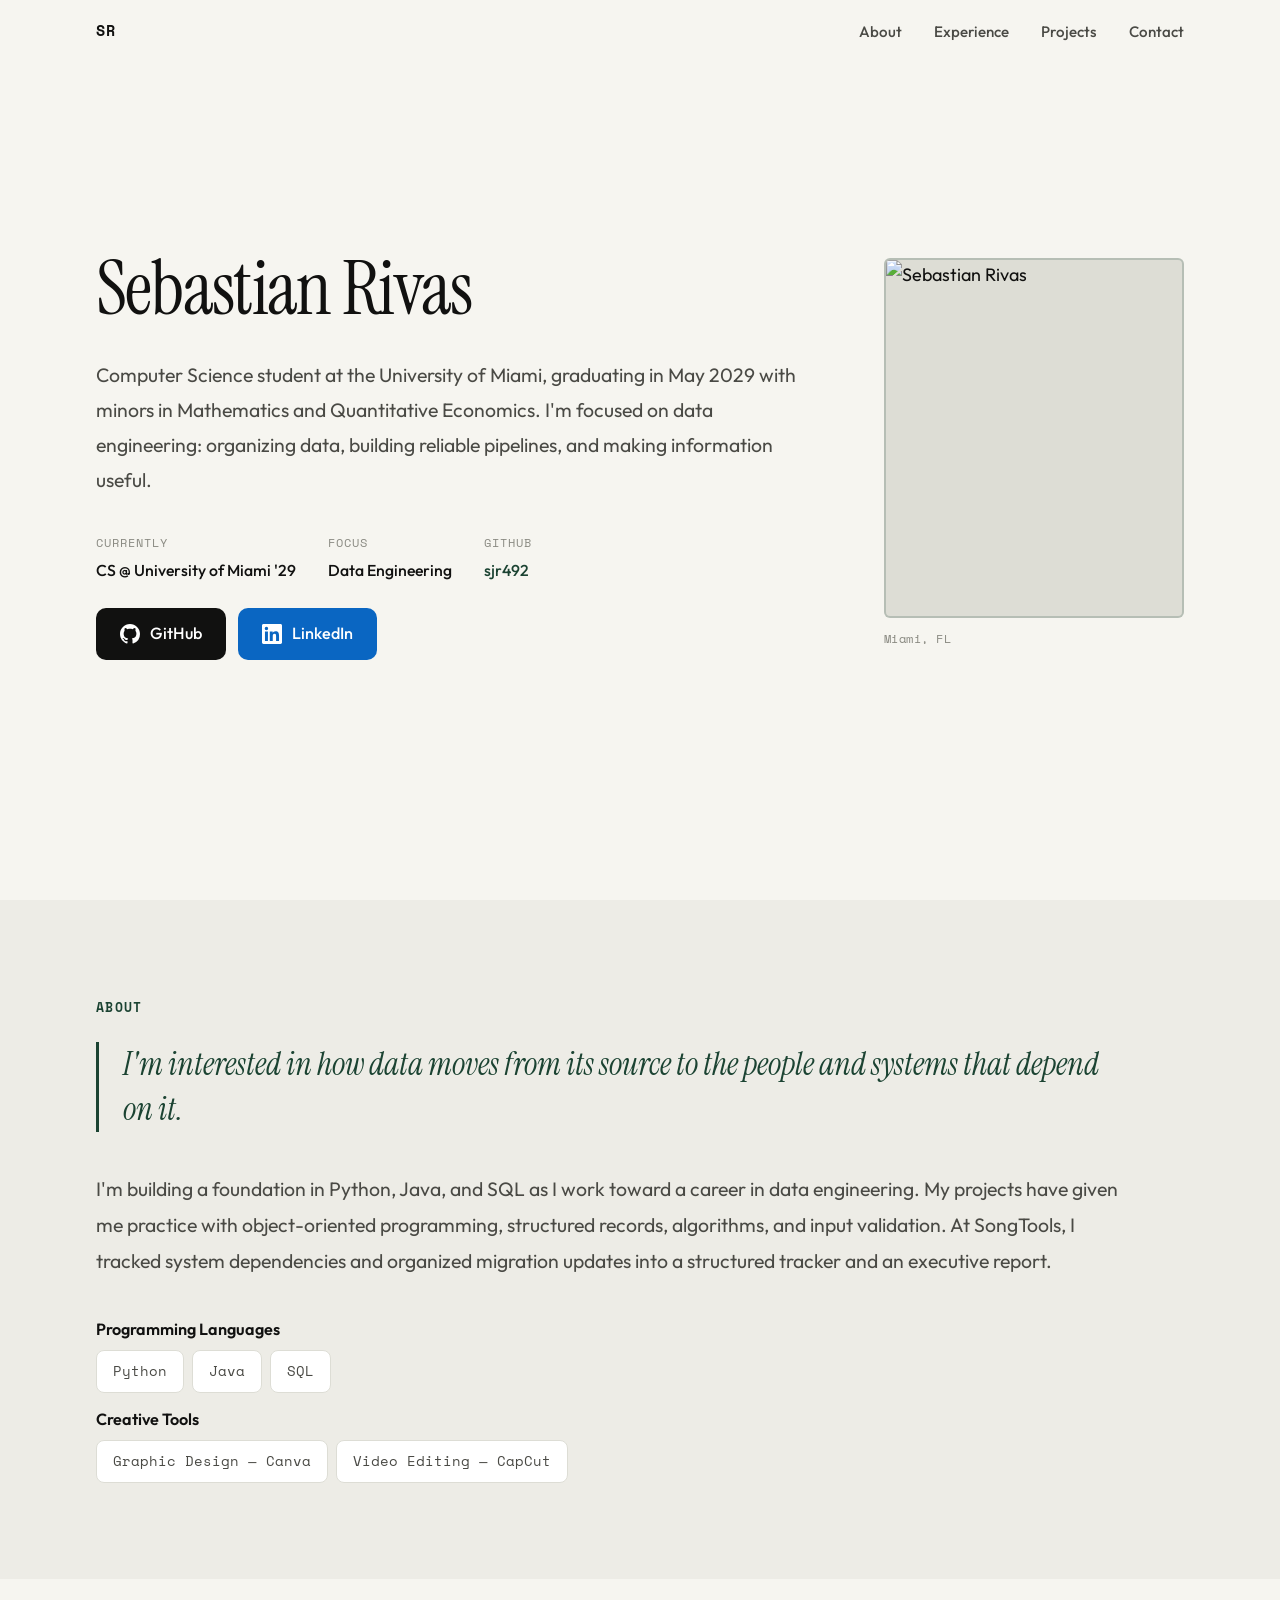
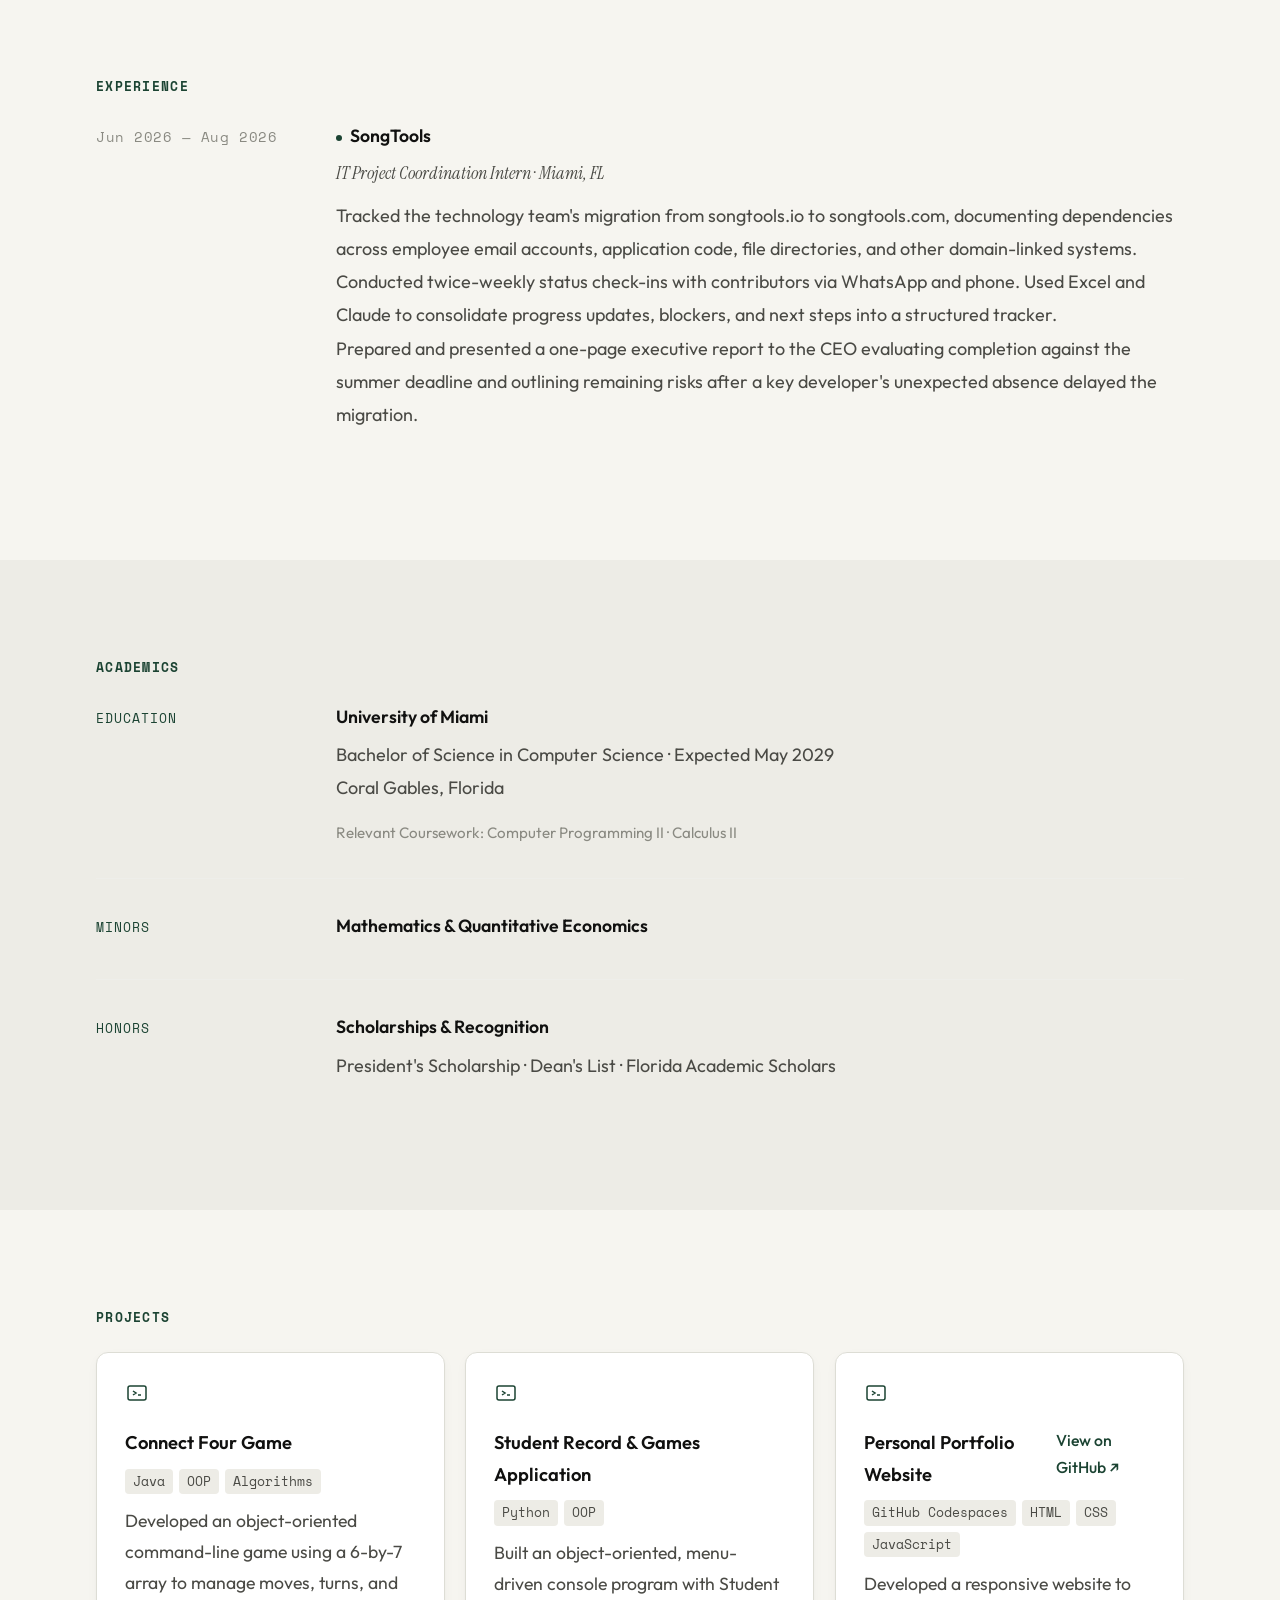
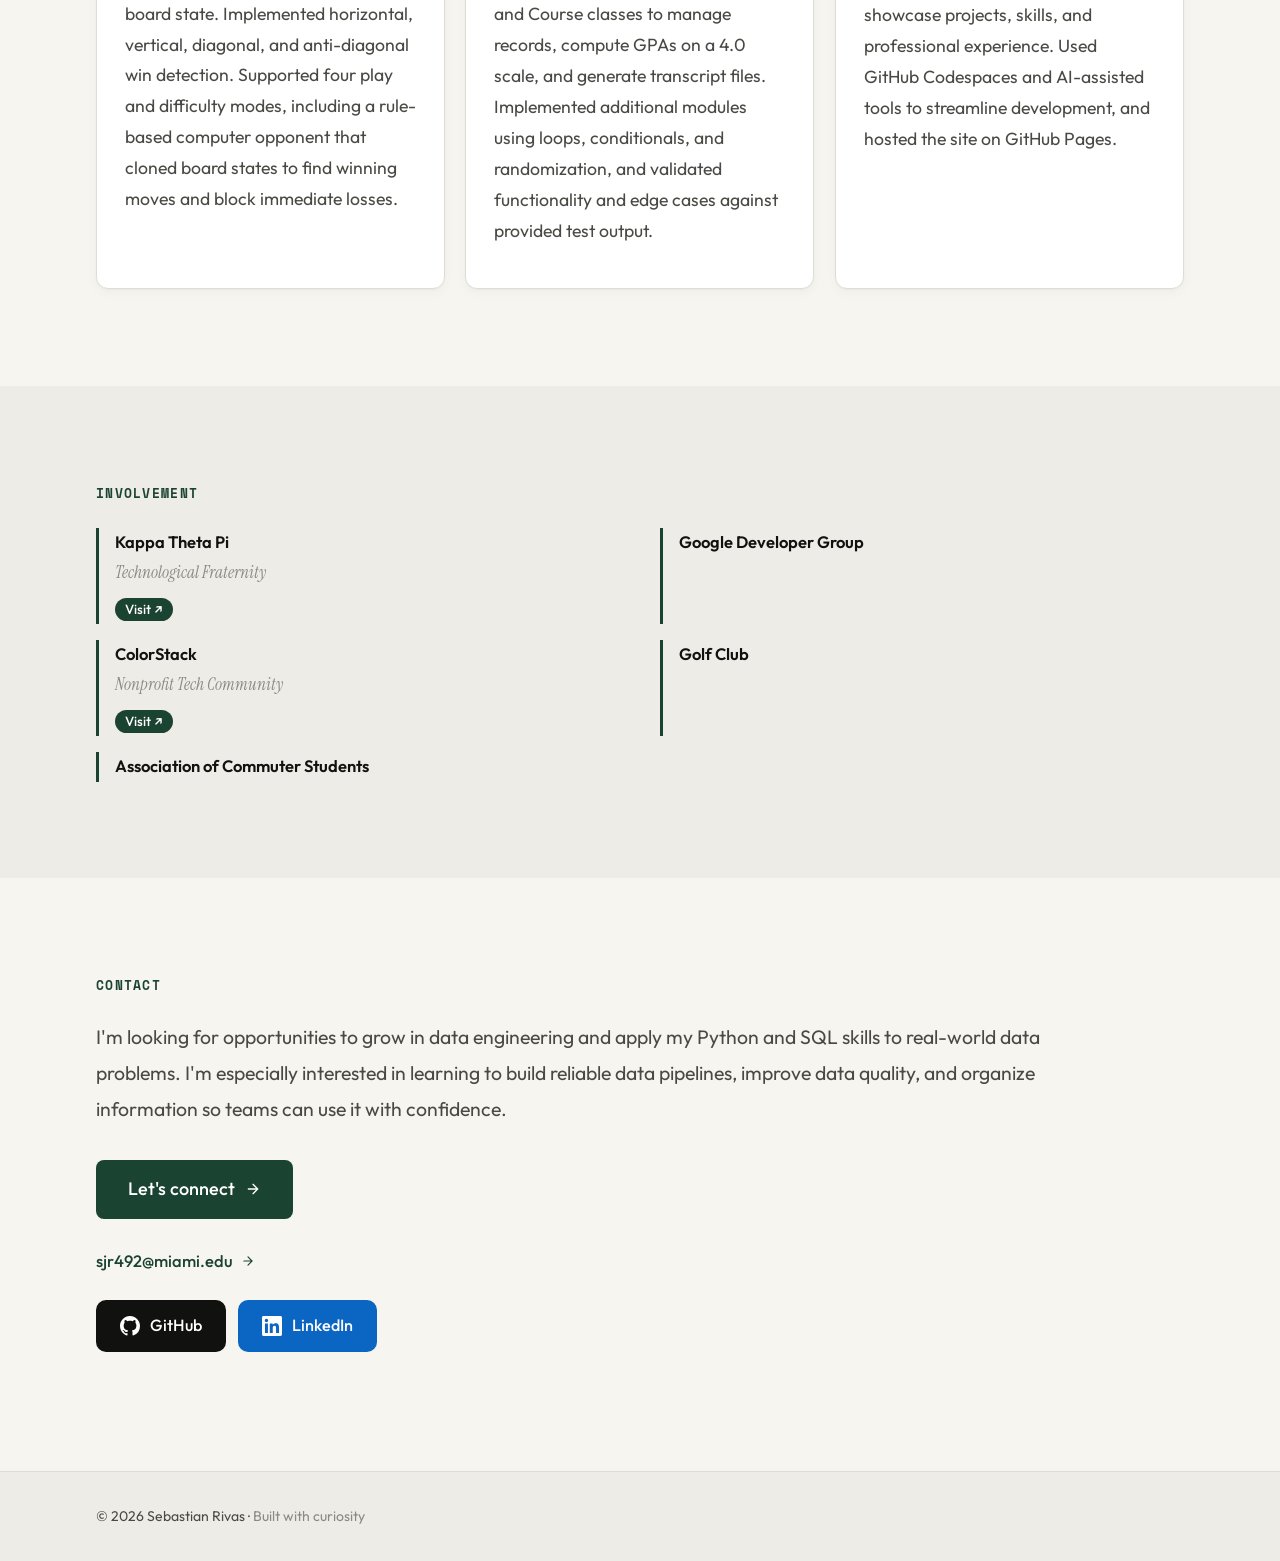
==== index.html @ 79c8deca "Align portfolio with updated resume and data engineering focus" ====
<!DOCTYPE html>
<html lang="en">
<head>
    <meta charset="UTF-8">
    <meta name="viewport" content="width=device-width, initial-scale=1.0">
    <title>Sebastian Rivas</title>
    <meta name="description" content="Sebastian Rivas — Computer Science student at the University of Miami. Aspiring data engineer with a foundation in Python, Java, and SQL.">
    <meta name="theme-color" content="#F6F5F0">
    <link rel="icon" type="image/x-icon" href="SR.ico">
    <link rel="preconnect" href="https://fonts.googleapis.com">
    <link rel="preconnect" href="https://fonts.gstatic.com" crossorigin>
    <link href="https://fonts.googleapis.com/css2?family=Instrument+Serif:ital@0;1&family=Outfit:wght@300;400;500;600;700&family=Space+Mono:ital,wght@0,400;0,700;1,400&display=swap" rel="stylesheet">
    <style>
        *, *::before, *::after { margin: 0; padding: 0; box-sizing: border-box; }

        :root {
            --bg: #F6F5F0;
            --bg-alt: #EDECE6;
            --surface: #FFFFFF;
            --text: #111110;
            --text-secondary: #4A4A45;
            --text-muted: #8A8A82;
            --accent: #1B4332;
            --accent-light: #2D6A4F;
            --accent-glow: rgba(27, 67, 50, 0.12);
            --border: #DDDDD5;
            --border-light: #EEEEEA;
            --card-shadow: 0 1px 3px rgba(0,0,0,0.04), 0 4px 12px rgba(0,0,0,0.03);
            --card-shadow-hover: 0 4px 16px rgba(0,0,0,0.08), 0 8px 32px rgba(0,0,0,0.04);
            --radius: 12px;
            --font-display: 'Instrument Serif', Georgia, serif;
            --font-body: 'Outfit', system-ui, sans-serif;
            --font-mono: 'Space Mono', 'Courier New', monospace;
            --ease: cubic-bezier(0.25, 1, 0.5, 1);
        }

        html {
            scroll-behavior: smooth;
            -webkit-font-smoothing: antialiased;
            font-size: 18px;
        }

        body {
            font-family: var(--font-body);
            background: var(--bg);
            color: var(--text);
            line-height: 1.72;
            overflow-x: hidden;
        }

        ::selection {
            background: var(--accent);
            color: #fff;
        }

        a {
            color: inherit;
            text-decoration: none;
        }

        a:focus-visible,
        button:focus-visible {
            outline: 2px solid var(--accent);
            outline-offset: 2px;
        }

        .bg-glow {
            position: fixed;
            top: -20%;
            right: -15%;
            width: 600px;
            height: 600px;
            background: radial-gradient(circle, rgba(27, 67, 50, 0.02) 0%, transparent 70%);
            pointer-events: none;
            z-index: -1;
            animation: glowDrift 25s var(--ease) infinite;
        }

        .bg-glow-2 {
            position: fixed;
            bottom: -10%;
            left: -10%;
            width: 500px;
            height: 500px;
            background: radial-gradient(circle, rgba(45, 106, 79, 0.02) 0%, transparent 70%);
            pointer-events: none;
            z-index: -1;
            animation: glowDrift 30s var(--ease) infinite reverse;
        }

        @keyframes glowDrift {
            0%, 100% { transform: translate(0, 0); }
            33% { transform: translate(30px, -20px); }
            66% { transform: translate(-20px, 30px); }
        }

        @keyframes fadeInUp {
            from { opacity: 0; transform: translateY(20px); }
            to { opacity: 1; transform: translateY(0); }
        }

        @keyframes fadeScale {
            from { opacity: 0; transform: translateY(20px) scale(0.98); }
            to { opacity: 1; transform: translateY(0) scale(1); }
        }

        @keyframes wordReveal {
            from { opacity: 0; transform: translateY(20px); }
            to { opacity: 1; transform: translateY(0); }
        }

        @keyframes pulseDot {
            0%, 100% { opacity: 0.35; }
            50% { opacity: 1; }
        }

        .container {
            width: 100%;
            max-width: 100%;
            margin: 0;
            padding: 0 96px;
        }

        section {
            padding: 96px 0;
        }

        .section-label {
            font-family: var(--font-mono);
            font-size: 0.72rem;
            font-weight: 700;
            text-transform: uppercase;
            letter-spacing: 0.1em;
            color: var(--accent);
            margin-bottom: 24px;
        }

        #about,
        #academics,
        #involvement,
        footer {
            background: var(--bg-alt);
        }

        #experience,
        #projects,
        #contact {
            background: var(--bg);
        }

        .nav {
            position: fixed;
            top: 0;
            left: 0;
            right: 0;
            z-index: 100;
            padding: 0 96px;
            height: 64px;
            display: flex;
            align-items: center;
            justify-content: space-between;
            background: rgba(246, 245, 240, 0.85);
            backdrop-filter: blur(14px);
            -webkit-backdrop-filter: blur(14px);
            border-bottom: 1px solid transparent;
            transition: border-color 0.3s var(--ease), backdrop-filter 0.3s var(--ease), -webkit-backdrop-filter 0.3s var(--ease);
            opacity: 0;
            transform: translateY(-12px);
        }

        .page-loaded .nav {
            animation: fadeInUp 0.6s var(--ease) 0ms both;
        }

        .nav.scrolled {
            border-bottom-color: var(--border);
            backdrop-filter: blur(22px);
            -webkit-backdrop-filter: blur(22px);
        }

        .nav-name {
            font-family: var(--font-mono);
            font-size: 0.86rem;
            font-weight: 700;
            letter-spacing: 0.08em;
            color: var(--text);
        }

        .nav-links {
            display: flex;
            gap: 32px;
            list-style: none;
        }

        .nav-links a {
            font-family: var(--font-body);
            font-size: 0.84rem;
            font-weight: 500;
            color: var(--text-secondary);
            position: relative;
            transition: color 0.3s var(--ease);
        }

        .nav-links a:hover {
            color: var(--text);
        }

        .nav-links a::after {
            content: '';
            position: absolute;
            bottom: -4px;
            left: 0;
            width: 0;
            height: 1px;
            background: var(--accent);
            transition: width 0.3s var(--ease);
        }

        .nav-links a:hover::after {
            width: 100%;
        }

        .nav-mobile-btn {
            display: none;
            background: none;
            border: none;
            font-size: 0.82rem;
            font-family: var(--font-body);
            font-weight: 500;
            color: var(--text-secondary);
            cursor: pointer;
            letter-spacing: 0.02em;
        }

        .mobile-menu {
            display: none;
            position: fixed;
            inset: 0;
            z-index: 99;
            background: var(--bg);
            flex-direction: column;
            align-items: flex-start;
            justify-content: center;
            padding: 48px;
            gap: 24px;
            opacity: 0;
            transition: opacity 0.3s var(--ease);
        }

        .mobile-menu.active { display: flex; opacity: 1; }

        .mobile-menu a {
            font-family: var(--font-display);
            font-size: 2rem;
            font-weight: 400;
            font-style: italic;
            color: var(--text);
            transition: color 0.3s var(--ease);
        }

        .mobile-menu a:hover { color: var(--accent); }

        .mobile-menu-close {
            position: absolute;
            top: 20px;
            right: 48px;
            background: none;
            border: none;
            font-family: var(--font-body);
            font-size: 0.82rem;
            color: var(--text-secondary);
            cursor: pointer;
        }

        .hero {
            min-height: 100vh;
            display: flex;
            align-items: center;
            padding-top: 64px;
            background: var(--bg);
        }

        .hero-inner {
            padding: 120px 0 80px;
            display: grid;
            grid-template-columns: 1fr 300px;
            gap: 64px;
            align-items: center;
        }

        .hero-text h1 {
            font-family: var(--font-display);
            font-size: clamp(2.8rem, 6vw, 4.2rem);
            font-weight: 400;
            letter-spacing: -0.02em;
            line-height: 1.08;
            color: var(--text);
            margin-bottom: 28px;
        }

        .hero-text h1 em {
            font-style: italic;
            color: var(--accent);
        }

        .hero-word {
            display: inline-block;
            opacity: 0;
            animation: wordReveal 0.5s var(--ease) forwards;
            animation-delay: var(--word-delay);
            animation-play-state: paused;
        }

        .page-loaded .hero-word {
            animation-play-state: running;
        }

        .hero-bio {
            font-family: var(--font-body);
            font-size: 1.08rem;
            color: var(--text-secondary);
            line-height: 1.8;
            max-width: 48rem;
            margin-bottom: 34px;
            opacity: 0;
            transform: translateY(20px);
        }

        .page-loaded .hero-bio {
            animation: fadeInUp 0.6s var(--ease) 600ms both;
        }

        .hero-meta {
            display: flex;
            gap: 32px;
            flex-wrap: wrap;
        }

        .hero-meta-item {
            display: flex;
            flex-direction: column;
            gap: 4px;
            opacity: 0;
            transform: translateY(20px);
        }

        .page-loaded .hero-meta-item:nth-child(1) { animation: fadeInUp 0.6s var(--ease) 800ms both; }
        .page-loaded .hero-meta-item:nth-child(2) { animation: fadeInUp 0.6s var(--ease) 900ms both; }
        .page-loaded .hero-meta-item:nth-child(3) { animation: fadeInUp 0.6s var(--ease) 1000ms both; }

        .hero-meta-label {
            font-family: var(--font-mono);
            font-size: 0.68rem;
            text-transform: uppercase;
            letter-spacing: 0.08em;
            color: var(--text-muted);
        }

        .hero-meta-value {
            font-family: var(--font-body);
            font-size: 0.88rem;
            font-weight: 500;
            color: var(--text);
        }

        .hero-meta-value a {
            color: var(--accent);
            border-bottom: 1px solid transparent;
            transition: border-color 0.3s var(--ease);
        }

        .hero-meta-value a:hover {
            border-bottom-color: var(--accent);
        }

        .hero-currently {
            margin-top: 20px;
            display: inline-flex;
            align-items: center;
            gap: 10px;
            border-radius: 100px;
            padding: 6px 14px;
            background: rgba(27, 67, 50, 0.08);
            font-family: var(--font-mono);
            font-size: 0.7rem;
            color: var(--accent);
            opacity: 0;
            transform: translateY(20px);
        }

        .page-loaded .hero-currently {
            animation: fadeInUp 0.6s var(--ease) 1100ms both;
        }

        .pulse-dot {
            width: 6px;
            height: 6px;
            border-radius: 50%;
            background: var(--accent-light);
            animation: pulseDot 1.5s var(--ease) infinite;
        }

        .hero-buttons,
        .contact-buttons {
            display: flex;
            gap: 12px;
            margin-top: 24px;
            flex-wrap: wrap;
        }

        .hero-buttons {
            opacity: 0;
            transform: translateY(20px);
        }

        .page-loaded .hero-buttons {
            animation: fadeInUp 0.6s var(--ease) 1100ms both;
        }

        .social-btn {
            display: inline-flex;
            align-items: center;
            gap: 10px;
            background: #111110;
            color: #FFFFFF;
            font-family: var(--font-body);
            font-size: 0.9rem;
            font-weight: 500;
            padding: 12px 24px;
            border-radius: 10px;
            transition: opacity 0.2s var(--ease), transform 0.2s var(--ease);
            cursor: pointer;
            text-decoration: none;
            will-change: transform;
        }

        .social-btn:hover {
            opacity: 0.85;
            transform: translateY(-1px);
        }

        .social-btn svg {
            flex-shrink: 0;
        }

        .social-btn.linkedin-btn {
            background: #0A66C2;
        }

        .hero-photo-wrap {
            width: 300px;
            opacity: 0;
            transform: translateY(20px) scale(0.98);
            transition: transform 0.3s var(--ease);
            will-change: transform;
        }

        .page-loaded .hero-photo-wrap {
            animation: fadeScale 0.7s var(--ease) 900ms both;
        }

        .hero-photo-wrap:hover {
            transform: scale(1.02);
        }

        .hero-photo {
            width: 100%;
            height: 360px;
            border: 2px solid rgba(27, 67, 50, 0.2);
            border-radius: 6px;
            overflow: hidden;
            background: var(--border);
        }

        .hero-photo img {
            width: 100%;
            height: 100%;
            object-fit: cover;
            display: block;
        }

        .hero-photo-caption {
            margin-top: 10px;
            font-family: var(--font-mono);
            font-size: 0.68rem;
            letter-spacing: 0.04em;
            color: var(--text-muted);
        }

        .about-pull-quote {
            font-family: var(--font-display);
            font-size: clamp(1.3rem, 2.5vw, 2rem);
            font-style: italic;
            color: var(--accent);
            border-left: 3px solid var(--accent);
            padding-left: 24px;
            margin-bottom: 40px;
            max-width: 56rem;
            line-height: 1.4;
        }

        .about-text {
            font-family: var(--font-body);
            font-size: 1.08rem;
            line-height: 1.85;
            color: var(--text-secondary);
            max-width: 58rem;
            font-weight: 400;
        }

        .about-text + .about-text {
            margin-top: 20px;
        }

        .about-aside {
            margin-top: 36px;
            display: flex;
            flex-direction: column;
            gap: 14px;
        }

        .about-aside-item {
            font-family: var(--font-body);
            font-size: 0.9rem;
            color: var(--text-secondary);
        }

        .about-aside-item strong {
            display: block;
            font-weight: 600;
            color: var(--text);
            margin-bottom: 6px;
            font-family: var(--font-body);
        }

        .skills-grid {
            display: flex;
            flex-wrap: wrap;
            gap: 8px;
        }

        .skill-chip {
            background: var(--surface);
            border: 1px solid var(--border);
            padding: 8px 16px;
            border-radius: 8px;
            font-family: var(--font-mono);
            font-size: 0.8rem;
            transition: border-color 0.3s var(--ease), box-shadow 0.3s var(--ease), transform 0.3s var(--ease);
            will-change: transform;
        }

        .skill-chip:hover {
            border-color: var(--accent);
            box-shadow: 0 2px 8px rgba(0,0,0,0.06);
            transform: scale(1.03);
        }

        .exp-list,
        .academics-list {
            display: flex;
            flex-direction: column;
        }

        .exp-item,
        .academic-item {
            padding: 32px 0;
            border-bottom: 1px solid var(--border-light);
            display: grid;
            grid-template-columns: 200px 1fr;
            gap: 40px;
            align-items: baseline;
        }

        .exp-item:first-child,
        .academic-item:first-child { padding-top: 0; }

        .exp-item:last-child,
        .academic-item:last-child { border-bottom: none; }

        .exp-date {
            font-family: var(--font-mono);
            font-size: 0.75rem;
            color: var(--text-muted);
            letter-spacing: 0.04em;
            padding-top: 3px;
        }

        .exp-content h3,
        .academic-content h3 {
            font-family: var(--font-body);
            font-size: 0.98rem;
            font-weight: 600;
            margin-bottom: 6px;
            color: var(--text);
        }

        .exp-content h3::before {
            content: '';
            width: 6px;
            height: 6px;
            border-radius: 50%;
            background: var(--accent);
            display: inline-block;
            margin-right: 8px;
            vertical-align: middle;
        }

        .exp-role {
            font-family: var(--font-display);
            font-style: italic;
            font-size: 1rem;
            color: var(--text-secondary);
            margin-bottom: 10px;
        }

        .exp-content p,
        .academic-content p {
            font-family: var(--font-body);
            font-size: 1rem;
            color: var(--text-secondary);
            line-height: 1.85;
        }

        .academic-type {
            font-family: var(--font-mono);
            font-size: 0.72rem;
            text-transform: uppercase;
            letter-spacing: 0.08em;
            color: var(--accent);
            padding-top: 3px;
        }

        .courses {
            margin-top: 14px;
            font-family: var(--font-body);
            font-size: 0.84rem;
            color: var(--text-muted);
            line-height: 1.8;
        }

        .projects-grid {
            display: grid;
            grid-template-columns: repeat(auto-fit, minmax(320px, 1fr));
            gap: 20px;
        }

        .project-card {
            background: var(--surface);
            border: 1px solid var(--border);
            border-radius: 12px;
            padding: 28px;
            box-shadow: var(--card-shadow);
            transition: all 0.3s var(--ease);
            will-change: transform;
        }

        .project-card:hover {
            box-shadow: var(--card-shadow-hover);
            border-color: var(--accent);
            transform: translateY(-2px);
        }

        .project-icon {
            width: 24px;
            height: 24px;
            margin-bottom: 12px;
            color: var(--accent);
        }

        .project-header {
            display: flex;
            justify-content: space-between;
            gap: 12px;
            align-items: flex-start;
            margin-bottom: 10px;
        }

        .project-card h3 {
            font-family: var(--font-body);
            font-size: 1.02rem;
            font-weight: 600;
            color: var(--text);
        }

        .project-tech {
            display: flex;
            flex-wrap: wrap;
            gap: 6px;
            margin-bottom: 12px;
        }

        .project-tech span {
            font-family: var(--font-mono);
            font-size: 0.7rem;
            background: var(--bg-alt);
            border-radius: 4px;
            padding: 2px 8px;
            color: var(--text-secondary);
        }

        .project-card p {
            font-family: var(--font-body);
            font-size: 0.98rem;
            color: var(--text-secondary);
            line-height: 1.75;
            margin-bottom: 14px;
        }

        .project-link {
            display: inline-flex;
            align-items: center;
            gap: 8px;
            color: var(--accent);
            font-family: var(--font-body);
            font-size: 0.88rem;
            font-weight: 500;
        }

        .project-link svg {
            transition: transform 0.3s var(--ease);
        }

        .project-link:hover svg {
            transform: translateX(3px);
        }

        .involvement-list {
            display: grid;
            grid-template-columns: repeat(2, minmax(0, 1fr));
            gap: 16px 40px;
        }

        .involvement-item {
            border-left: 3px solid var(--accent);
            padding-left: 16px;
        }

        .involvement-item h3 {
            font-family: var(--font-body);
            font-size: 0.92rem;
            font-weight: 600;
            color: var(--text);
            margin-bottom: 2px;
        }

        .involvement-item p {
            font-family: var(--font-display);
            font-size: 0.95rem;
            color: var(--text-muted);
            font-style: italic;
        }

        .involvement-link {
            display: inline-flex;
            align-items: center;
            gap: 6px;
            margin-top: 10px;
            padding: 5px 10px;
            border-radius: 999px;
            background: var(--accent);
            color: #fff;
            font-family: var(--font-body);
            font-size: 0.74rem;
            font-weight: 500;
            line-height: 1;
            transition: background 0.3s var(--ease);
        }

        .involvement-link:hover {
            background: var(--accent-light);
        }

        #contact {
            padding-bottom: 120px;
        }

        .contact-text {
            font-family: var(--font-body);
            font-size: 1.08rem;
            color: var(--text-secondary);
            line-height: 1.85;
            max-width: 56rem;
            margin-bottom: 32px;
        }

        .cta-btn {
            display: inline-flex;
            align-items: center;
            gap: 10px;
            background: var(--accent);
            color: #fff;
            font-family: var(--font-body);
            font-size: 1rem;
            font-weight: 500;
            padding: 14px 32px;
            border-radius: 8px;
            margin-bottom: 28px;
            transition: background 0.3s var(--ease);
            will-change: transform;
        }

        .cta-btn:hover {
            background: var(--accent-light);
        }

        .cta-btn svg {
            transition: transform 0.3s var(--ease);
        }

        .cta-btn:hover svg {
            transform: translateX(3px);
        }

        .contact-links {
            display: flex;
            flex-direction: column;
            gap: 12px;
        }

        .contact-link {
            font-family: var(--font-body);
            font-size: 0.92rem;
            font-weight: 500;
            color: var(--accent);
            display: inline-flex;
            align-items: center;
            gap: 8px;
            transition: opacity 0.3s var(--ease);
            width: fit-content;
            will-change: transform;
        }

        .contact-link:hover {
            opacity: 0.85;
        }

        .contact-link svg {
            transition: transform 0.3s var(--ease);
        }

        .contact-link:hover svg {
            transform: translateX(3px);
        }

        .email-copy {
            cursor: pointer;
            position: relative;
        }

        .email-copy .copied-toast {
            position: absolute;
            left: calc(100% + 12px);
            top: 50%;
            transform: translateY(-50%);
            font-family: var(--font-mono);
            font-size: 0.68rem;
            color: var(--accent);
            opacity: 0;
            transition: opacity 0.3s var(--ease);
            white-space: nowrap;
        }

        .email-copy.show-toast .copied-toast {
            opacity: 1;
        }

        footer {
            padding: 32px 0;
            border-top: 1px solid var(--border);
        }

        footer p {
            font-family: var(--font-body);
            font-size: 0.78rem;
            color: var(--text-secondary);
        }

        .reveal {
            opacity: 0;
            transform: translateY(24px);
            transition: opacity 0.7s var(--ease), transform 0.7s var(--ease);
        }

        .reveal.visible {
            opacity: 1;
            transform: translateY(0);
        }

        @media (max-width: 1024px) {
            .nav,
            .container { padding: 0 48px; }

            .hero-inner {
                grid-template-columns: 1fr;
                gap: 36px;
                padding: 84px 0 56px;
            }

            .hero-photo-wrap {
                order: -1;
                width: 240px;
            }

            .hero-photo {
                height: 300px;
            }

            .projects-grid {
                grid-template-columns: repeat(2, minmax(0, 1fr));
            }
        }

        @media (max-width: 767px) {
            html { font-size: 16px; }

            .nav,
            .container { padding: 0 24px; }

            .nav-links { display: none; }
            .nav-mobile-btn { display: block; }

            section { padding: 64px 0; }

            .hero-inner {
                padding: 70px 0 50px;
                grid-template-columns: 1fr;
            }

            .hero-photo-wrap {
                width: 160px;
                order: -1;
            }

            .hero-photo {
                width: 160px;
                height: 200px;
            }

            .hero-meta {
                gap: 20px;
            }

            .projects-grid {
                grid-template-columns: 1fr;
            }

            .social-btn {
                width: 100%;
                justify-content: center;
            }

            .hero-buttons,
            .contact-buttons {
                flex-direction: column;
            }

            .exp-item,
            .academic-item {
                grid-template-columns: 1fr;
                gap: 8px;
            }

            .involvement-list {
                grid-template-columns: 1fr;
            }

            .mobile-menu { padding: 24px; }
            .mobile-menu-close { right: 24px; }
        }

        @media (max-width: 479px) {
            .nav,
            .container { padding: 0 20px; }

            .hero-text h1 { font-size: 1.8rem; }

            .about-pull-quote { font-size: 1.3rem; }

            .skill-chip {
                padding: 6px 12px;
            }

            .social-btn {
                width: 100%;
            }
        }
    </style>
</head>
<body>
    <div class="bg-glow" aria-hidden="true"></div>
    <div class="bg-glow-2" aria-hidden="true"></div>

    <nav class="nav" id="nav">
        <a href="#" class="nav-name">SR</a>
        <ul class="nav-links">
            <li><a href="#about">About</a></li>
            <li><a href="#experience">Experience</a></li>
            <li><a href="#projects">Projects</a></li>
            <li><a href="#contact">Contact</a></li>
        </ul>
        <button class="nav-mobile-btn" id="menuBtn" type="button" aria-label="Open menu" aria-controls="mobileMenu" aria-expanded="false">Menu</button>
    </nav>

    <div class="mobile-menu" id="mobileMenu">
        <button class="mobile-menu-close" id="menuClose" type="button" aria-label="Close menu">Close</button>
        <a href="#about" class="mobile-link">About</a>
        <a href="#experience" class="mobile-link">Experience</a>
        <a href="#projects" class="mobile-link">Projects</a>
        <a href="#contact" class="mobile-link">Contact</a>
    </div>

    <main>
        <section class="hero" id="home">
            <div class="container">
                <div class="hero-inner">
                    <div class="hero-text">
                        <h1>
                            <span class="hero-word" style="--word-delay: 200ms;">Sebastian</span>
                            <span class="hero-word" style="--word-delay: 250ms;">Rivas</span>
                        </h1>
                        <p class="hero-bio">Computer Science student at the University of Miami, graduating in May 2029 with minors in Mathematics and Quantitative Economics. I'm focused on data engineering: organizing data, building reliable pipelines, and making information useful.</p>
                        <div class="hero-meta">
                            <div class="hero-meta-item">
                                <span class="hero-meta-label">Currently</span>
                                <span class="hero-meta-value">CS @ University of Miami '29</span>
                            </div>
                            <div class="hero-meta-item">
                                <span class="hero-meta-label">Focus</span>
                                <span class="hero-meta-value">Data Engineering</span>
                            </div>
                            <div class="hero-meta-item">
                                <span class="hero-meta-label">GitHub</span>
                                <span class="hero-meta-value"><a href="https://github.com/sjr492" target="_blank" rel="noopener noreferrer">sjr492</a></span>
                            </div>
                        </div>
                        <div class="hero-buttons">
                            <a href="https://github.com/sjr492" target="_blank" rel="noopener noreferrer" class="social-btn">
                                <svg width="20" height="20" viewBox="0 0 24 24" fill="white" xmlns="http://www.w3.org/2000/svg" aria-hidden="true">
                                    <path d="M12 0C5.37 0 0 5.37 0 12c0 5.31 3.435 9.795 8.205 11.385.6.105.825-.255.825-.57 0-.285-.015-1.23-.015-2.235-3.015.555-3.795-.735-4.035-1.41-.135-.345-.72-1.41-1.23-1.695-.42-.225-1.02-.78-.015-.795.945-.015 1.62.87 1.845 1.23 1.08 1.815 2.805 1.305 3.495.99.105-.78.42-1.305.765-1.605-2.67-.3-5.46-1.335-5.46-5.925 0-1.305.465-2.385 1.23-3.225-.12-.3-.54-1.53.12-3.18 0 0 1.005-.315 3.3 1.23.96-.27 1.98-.405 3-.405s2.04.135 3 .405c2.295-1.56 3.3-1.23 3.3-1.23.66 1.65.24 2.88.12 3.18.765.84 1.23 1.905 1.23 3.225 0 4.605-2.805 5.625-5.475 5.925.435.375.81 1.095.81 2.22 0 1.605-.015 2.895-.015 3.3 0 .315.225.69.825.57A12.02 12.02 0 0024 12c0-6.63-5.37-12-12-12z"/>
                                </svg>
                                GitHub
                            </a>
                            <a href="https://www.linkedin.com/in/sebastianjrivas/" target="_blank" rel="noopener noreferrer" class="social-btn linkedin-btn">
                                <svg width="20" height="20" viewBox="0 0 24 24" fill="white" xmlns="http://www.w3.org/2000/svg" aria-hidden="true">
                                    <path d="M20.447 20.452h-3.554v-5.569c0-1.328-.027-3.037-1.852-3.037-1.853 0-2.136 1.445-2.136 2.939v5.667H9.351V9h3.414v1.561h.046c.477-.9 1.637-1.85 3.37-1.85 3.601 0 4.267 2.37 4.267 5.455v6.286zM5.337 7.433a2.062 2.062 0 01-2.063-2.065 2.064 2.064 0 112.063 2.065zm1.782 13.019H3.555V9h3.564v11.452zM22.225 0H1.771C.792 0 0 .774 0 1.729v20.542C0 23.227.792 24 1.771 24h20.451C23.2 24 24 23.227 24 22.271V1.729C24 .774 23.2 0 22.222 0h.003z"/>
                                </svg>
                                LinkedIn
                            </a>
                        </div>
                    </div>
                    <div class="hero-photo-wrap">
                        <div class="hero-photo">
                            <img src="your-photo.jpg" alt="Sebastian Rivas" decoding="async">
                        </div>
                        <div class="hero-photo-caption">Miami, FL</div>
                    </div>
                </div>
            </div>
        </section>

        <section id="about">
            <div class="container">
                <div class="section-label reveal">About</div>
                <p class="about-pull-quote reveal">I'm interested in how data moves from its source to the people and systems that depend on it.</p>
                <p class="about-text reveal">I'm building a foundation in Python, Java, and SQL as I work toward a career in data engineering. My projects have given me practice with object-oriented programming, structured records, algorithms, and input validation. At SongTools, I tracked system dependencies and organized migration updates into a structured tracker and an executive report.</p>
                <div class="about-aside reveal">
                    <div class="about-aside-item">
                        <strong>Programming Languages</strong>
                        <div class="skills-grid">
                            <span class="skill-chip">Python</span>
                            <span class="skill-chip">Java</span>
                            <span class="skill-chip">SQL</span>
                        </div>
                    </div>
                    <div class="about-aside-item">
                        <strong>Creative Tools</strong>
                        <div class="skills-grid">
                            <span class="skill-chip">Graphic Design — Canva</span>
                            <span class="skill-chip">Video Editing — CapCut</span>
                        </div>
                    </div>
                </div>
            </div>
        </section>

        <section id="experience">
            <div class="container">
                <div class="section-label reveal">Experience</div>
                <div class="exp-list">
                    <div class="exp-item reveal">
                        <div class="exp-date">Jun 2026 — Aug 2026</div>
                        <div class="exp-content">
                            <h3>SongTools</h3>
                            <div class="exp-role">IT Project Coordination Intern · Miami, FL</div>
                            <p>Tracked the technology team's migration from songtools.io to songtools.com, documenting dependencies across employee email accounts, application code, file directories, and other domain-linked systems.</p>
                            <p>Conducted twice-weekly status check-ins with contributors via WhatsApp and phone. Used Excel and Claude to consolidate progress updates, blockers, and next steps into a structured tracker.</p>
                            <p>Prepared and presented a one-page executive report to the CEO evaluating completion against the summer deadline and outlining remaining risks after a key developer's unexpected absence delayed the migration.</p>
                        </div>
                    </div>
                </div>
            </div>
        </section>

        <section id="academics">
            <div class="container">
                <div class="section-label reveal">Academics</div>
                <div class="academics-list">
                    <div class="academic-item reveal">
                        <div class="academic-type">Education</div>
                        <div class="academic-content">
                            <h3>University of Miami</h3>
                            <p>Bachelor of Science in Computer Science · Expected May 2029</p>
                            <p>Coral Gables, Florida</p>
                            <div class="courses">Relevant Coursework: Computer Programming II · Calculus II</div>
                        </div>
                    </div>
                    <div class="academic-item reveal">
                        <div class="academic-type">Minors</div>
                        <div class="academic-content">
                            <h3>Mathematics &amp; Quantitative Economics</h3>
                        </div>
                    </div>
                    <div class="academic-item reveal">
                        <div class="academic-type">Honors</div>
                        <div class="academic-content">
                            <h3>Scholarships &amp; Recognition</h3>
                            <p>President's Scholarship · Dean's List · Florida Academic Scholars</p>
                        </div>
                    </div>
                </div>
            </div>
        </section>

        <section id="projects">
            <div class="container">
                <div class="section-label reveal">Projects</div>
                <div class="projects-grid">
                    <article class="project-card reveal">
                        <svg class="project-icon" viewBox="0 0 24 24" fill="none" stroke="currentColor" stroke-width="1.5" xmlns="http://www.w3.org/2000/svg" aria-hidden="true">
                            <rect x="3" y="5" width="18" height="14" rx="2"></rect>
                            <path d="m8 10 3 2-3 2M13 14h3"></path>
                        </svg>
                        <div class="project-header">
                            <h3>Connect Four Game</h3>
                        </div>
                        <div class="project-tech">
                            <span>Java</span>
                            <span>OOP</span>
                            <span>Algorithms</span>
                        </div>
                        <p>Developed an object-oriented command-line game using a 6-by-7 array to manage moves, turns, and board state. Implemented horizontal, vertical, diagonal, and anti-diagonal win detection. Supported four play and difficulty modes, including a rule-based computer opponent that cloned board states to find winning moves and block immediate losses.</p>
                    </article>
                    <article class="project-card reveal">
                        <svg class="project-icon" viewBox="0 0 24 24" fill="none" stroke="currentColor" stroke-width="1.5" xmlns="http://www.w3.org/2000/svg" aria-hidden="true">
                            <rect x="3" y="5" width="18" height="14" rx="2"></rect>
                            <path d="m8 10 3 2-3 2M13 14h3"></path>
                        </svg>
                        <div class="project-header">
                            <h3>Student Record &amp; Games Application</h3>
                        </div>
                        <div class="project-tech">
                            <span>Python</span>
                            <span>OOP</span>
                        </div>
                        <p>Built an object-oriented, menu-driven console program with Student and Course classes to manage records, compute GPAs on a 4.0 scale, and generate transcript files. Implemented additional modules using loops, conditionals, and randomization, and validated functionality and edge cases against provided test output.</p>
                    </article>
                    <article class="project-card reveal">
                        <svg class="project-icon" viewBox="0 0 24 24" fill="none" stroke="currentColor" stroke-width="1.5" xmlns="http://www.w3.org/2000/svg" aria-hidden="true">
                            <rect x="3" y="5" width="18" height="14" rx="2"></rect>
                            <path d="m8 10 3 2-3 2M13 14h3"></path>
                        </svg>
                        <div class="project-header">
                            <h3>Personal Portfolio Website</h3>
                            <a class="project-link" href="https://github.com/sjr492/sjr492.github.io" target="_blank" rel="noopener noreferrer">View on GitHub ↗</a>
                        </div>
                        <div class="project-tech">
                            <span>GitHub Codespaces</span>
                            <span>HTML</span>
                            <span>CSS</span>
                            <span>JavaScript</span>
                        </div>
                        <p>Developed a responsive website to showcase projects, skills, and professional experience. Used GitHub Codespaces and AI-assisted tools to streamline development, and hosted the site on GitHub Pages.</p>
                    </article>
                </div>
            </div>
        </section>

        <section id="involvement">
            <div class="container">
                <div class="section-label reveal">Involvement</div>
                <div class="involvement-list reveal">
                    <div class="involvement-item">
                        <h3>Kappa Theta Pi</h3>
                        <p>Technological Fraternity</p>
                        <a class="involvement-link" href="https://www.ktpmiami.com/" target="_blank" rel="noopener noreferrer">Visit ↗</a>
                    </div>
                    <div class="involvement-item">
                        <h3>Google Developer Group</h3>
                    </div>
                    <div class="involvement-item">
                        <h3>ColorStack</h3>
                        <p>Nonprofit Tech Community</p>
                        <a class="involvement-link" href="https://www.colorstack.org/" target="_blank" rel="noopener noreferrer">Visit ↗</a>
                    </div>
                    <div class="involvement-item">
                        <h3>Golf Club</h3>
                    </div>
                    <div class="involvement-item">
                        <h3>Association of Commuter Students</h3>
                    </div>
                </div>
            </div>
        </section>

        <section id="contact">
            <div class="container">
                <div class="section-label reveal">Contact</div>
                <p class="contact-text reveal">I'm looking for opportunities to grow in data engineering and apply my Python and SQL skills to real-world data problems. I'm especially interested in learning to build reliable data pipelines, improve data quality, and organize information so teams can use it with confidence.</p>
                <a href="mailto:sjr492@miami.edu" class="cta-btn reveal">
                    Let's connect
                    <svg width="16" height="16" viewBox="0 0 24 24" fill="none" stroke="currentColor" stroke-width="2" stroke-linecap="round" xmlns="http://www.w3.org/2000/svg" aria-hidden="true">
                        <path d="M5 12h14M12 5l7 7-7 7"></path>
                    </svg>
                </a>
                <div class="contact-links reveal">
                    <a href="mailto:sjr492@miami.edu" class="contact-link email-copy" data-email="sjr492@miami.edu">
                        sjr492@miami.edu
                        <svg width="14" height="14" viewBox="0 0 24 24" fill="none" stroke="currentColor" stroke-width="2" stroke-linecap="round" xmlns="http://www.w3.org/2000/svg" aria-hidden="true">
                            <path d="M5 12h14M12 5l7 7-7 7"></path>
                        </svg>
                        <span class="copied-toast">copied</span>
                    </a>
                </div>
                <div class="contact-buttons reveal">
                    <a href="https://github.com/sjr492" target="_blank" rel="noopener noreferrer" class="social-btn">
                        <svg width="20" height="20" viewBox="0 0 24 24" fill="white" xmlns="http://www.w3.org/2000/svg" aria-hidden="true">
                            <path d="M12 0C5.37 0 0 5.37 0 12c0 5.31 3.435 9.795 8.205 11.385.6.105.825-.255.825-.57 0-.285-.015-1.23-.015-2.235-3.015.555-3.795-.735-4.035-1.41-.135-.345-.72-1.41-1.23-1.695-.42-.225-1.02-.78-.015-.795.945-.015 1.62.87 1.845 1.23 1.08 1.815 2.805 1.305 3.495.99.105-.78.42-1.305.765-1.605-2.67-.3-5.46-1.335-5.46-5.925 0-1.305.465-2.385 1.23-3.225-.12-.3-.54-1.53.12-3.18 0 0 1.005-.315 3.3 1.23.96-.27 1.98-.405 3-.405s2.04.135 3 .405c2.295-1.56 3.3-1.23 3.3-1.23.66 1.65.24 2.88.12 3.18.765.84 1.23 1.905 1.23 3.225 0 4.605-2.805 5.625-5.475 5.925.435.375.81 1.095.81 2.22 0 1.605-.015 2.895-.015 3.3 0 .315.225.69.825.57A12.02 12.02 0 0024 12c0-6.63-5.37-12-12-12z"/>
                        </svg>
                        GitHub
                    </a>
                    <a href="https://www.linkedin.com/in/sebastianjrivas/" target="_blank" rel="noopener noreferrer" class="social-btn linkedin-btn">
                        <svg width="20" height="20" viewBox="0 0 24 24" fill="white" xmlns="http://www.w3.org/2000/svg" aria-hidden="true">
                            <path d="M20.447 20.452h-3.554v-5.569c0-1.328-.027-3.037-1.852-3.037-1.853 0-2.136 1.445-2.136 2.939v5.667H9.351V9h3.414v1.561h.046c.477-.9 1.637-1.85 3.37-1.85 3.601 0 4.267 2.37 4.267 5.455v6.286zM5.337 7.433a2.062 2.062 0 01-2.063-2.065 2.064 2.064 0 112.063 2.065zm1.782 13.019H3.555V9h3.564v11.452zM22.225 0H1.771C.792 0 0 .774 0 1.729v20.542C0 23.227.792 24 1.771 24h20.451C23.2 24 24 23.227 24 22.271V1.729C24 .774 23.2 0 22.222 0h.003z"/>
                        </svg>
                        LinkedIn
                    </a>
                </div>
            </div>
        </section>
    </main>

    <footer>
        <div class="container">
            <p>&copy; <span id="footerYear">2025</span> Sebastian Rivas &middot; <span style="color: var(--text-muted)">Built with curiosity</span></p>
        </div>
    </footer>

    <script>
        (() => {
            const nav = document.getElementById('nav');
            const menuBtn = document.getElementById('menuBtn');
            const menuClose = document.getElementById('menuClose');
            const mobileMenu = document.getElementById('mobileMenu');
            const footerYear = document.getElementById('footerYear');

            if (footerYear) {
                footerYear.textContent = String(new Date().getFullYear());
            }

            let pageLoadedApplied = false;
            const setPageLoaded = () => {
                if (pageLoadedApplied) {
                    return;
                }
                pageLoadedApplied = true;
                document.body.classList.add('page-loaded');
            };

            if (document.fonts && document.fonts.ready) {
                document.fonts.ready.then(setPageLoaded);
                setTimeout(setPageLoaded, 300);
            } else {
                setTimeout(setPageLoaded, 300);
            }

            if (nav) {
                window.addEventListener('scroll', () => {
                    nav.classList.toggle('scrolled', window.scrollY > 40);
                });
            }

            const openMenu = () => {
                if (!mobileMenu || !menuBtn) {
                    return;
                }

                mobileMenu.classList.add('active');
                menuBtn.setAttribute('aria-expanded', 'true');
                document.body.style.overflow = 'hidden';
            };

            const closeMenu = () => {
                if (!mobileMenu || !menuBtn) {
                    return;
                }

                mobileMenu.classList.remove('active');
                menuBtn.setAttribute('aria-expanded', 'false');
                document.body.style.overflow = '';
            };

            if (menuBtn) {
                menuBtn.addEventListener('click', openMenu);
            }

            if (menuClose) {
                menuClose.addEventListener('click', closeMenu);
            }

            document.querySelectorAll('.mobile-link').forEach((link) => {
                link.addEventListener('click', closeMenu);
            });

            document.addEventListener('keydown', (event) => {
                if (event.key === 'Escape') {
                    closeMenu();
                }
            });

            const reveals = document.querySelectorAll('.reveal');
            if ('IntersectionObserver' in window) {
                const observer = new IntersectionObserver(
                    (entries) => {
                        entries.forEach((entry) => {
                            if (!entry.isIntersecting) {
                                return;
                            }

                            const parent = entry.target.parentElement;
                            const siblings = parent ? Array.from(parent.querySelectorAll('.reveal')) : [];
                            const siblingIndex = Math.max(0, siblings.indexOf(entry.target));
                            entry.target.style.transitionDelay = `${siblingIndex * 80}ms`;
                            entry.target.classList.add('visible');
                            observer.unobserve(entry.target);
                        });
                    },
                    { threshold: 0.08, rootMargin: '0px 0px -30px 0px' }
                );

                reveals.forEach((element) => observer.observe(element));
            } else {
                reveals.forEach((element) => element.classList.add('visible'));
            }

            const copyToClipboard = async (text) => {
                if (navigator.clipboard && navigator.clipboard.writeText) {
                    await navigator.clipboard.writeText(text);
                    return;
                }

                const input = document.createElement('input');
                input.value = text;
                document.body.appendChild(input);
                input.select();
                document.execCommand('copy');
                input.remove();
            };

            document.querySelectorAll('.email-copy').forEach((element) => {
                element.addEventListener('click', async function (event) {
                    event.preventDefault();

                    const email = this.dataset.email;
                    if (!email) {
                        return;
                    }

                    try {
                        await copyToClipboard(email);
                        this.classList.add('show-toast');
                        setTimeout(() => this.classList.remove('show-toast'), 2000);
                    } catch (_error) {
                        window.location.href = `mailto:${email}`;
                    }
                });
            });
        })();
    </script>
</body>
</html>
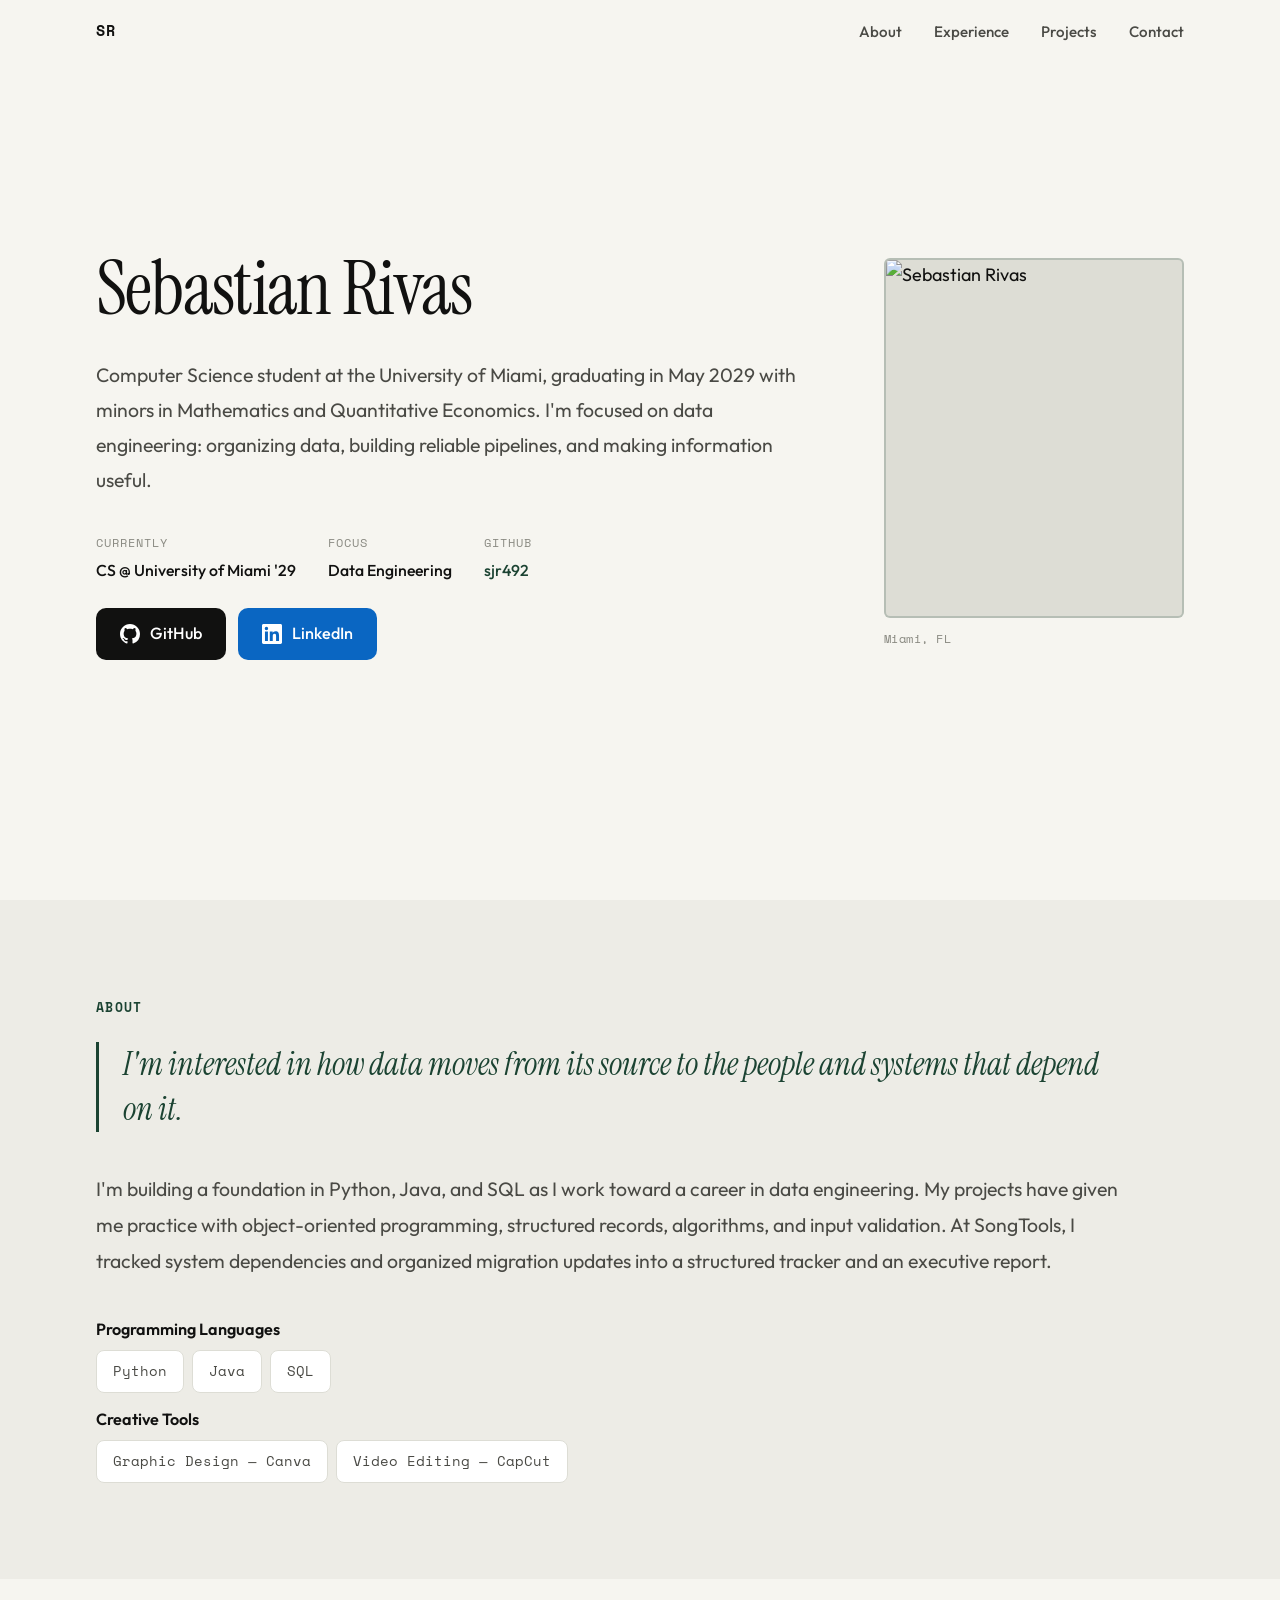
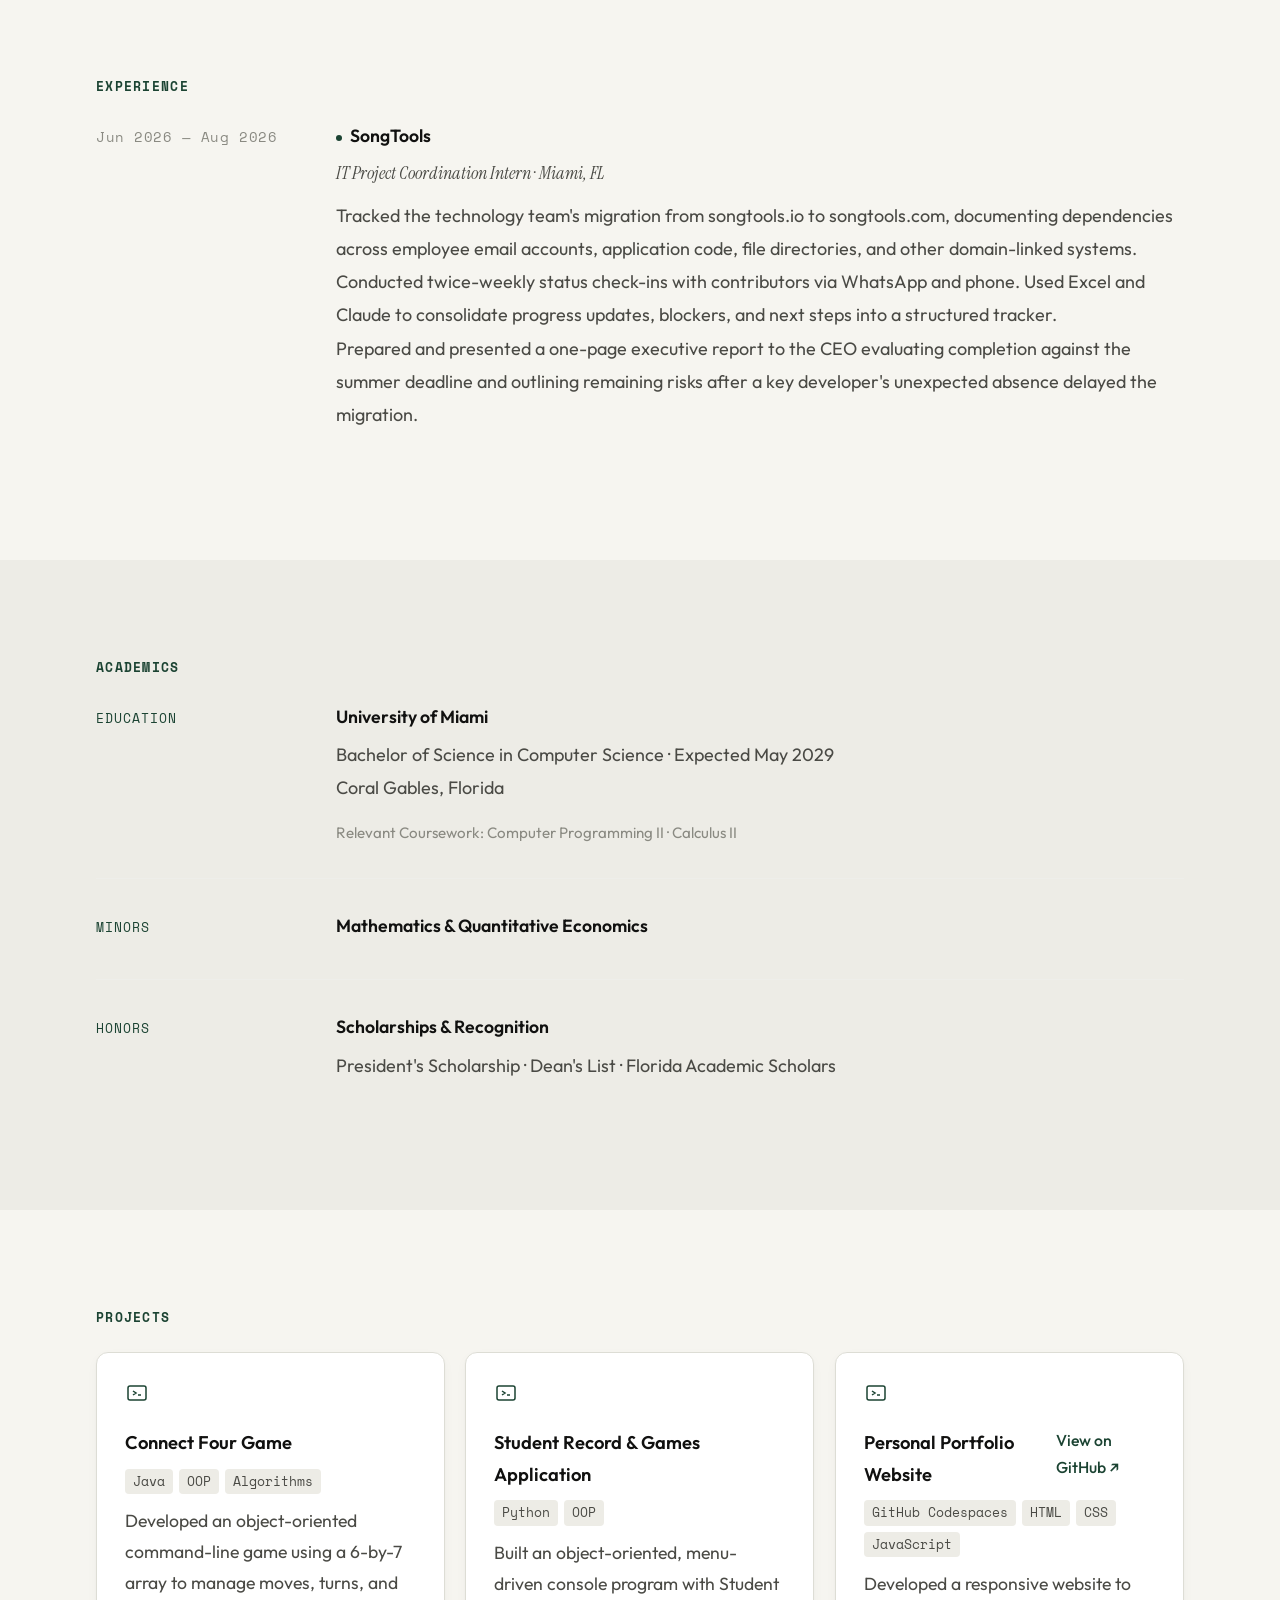
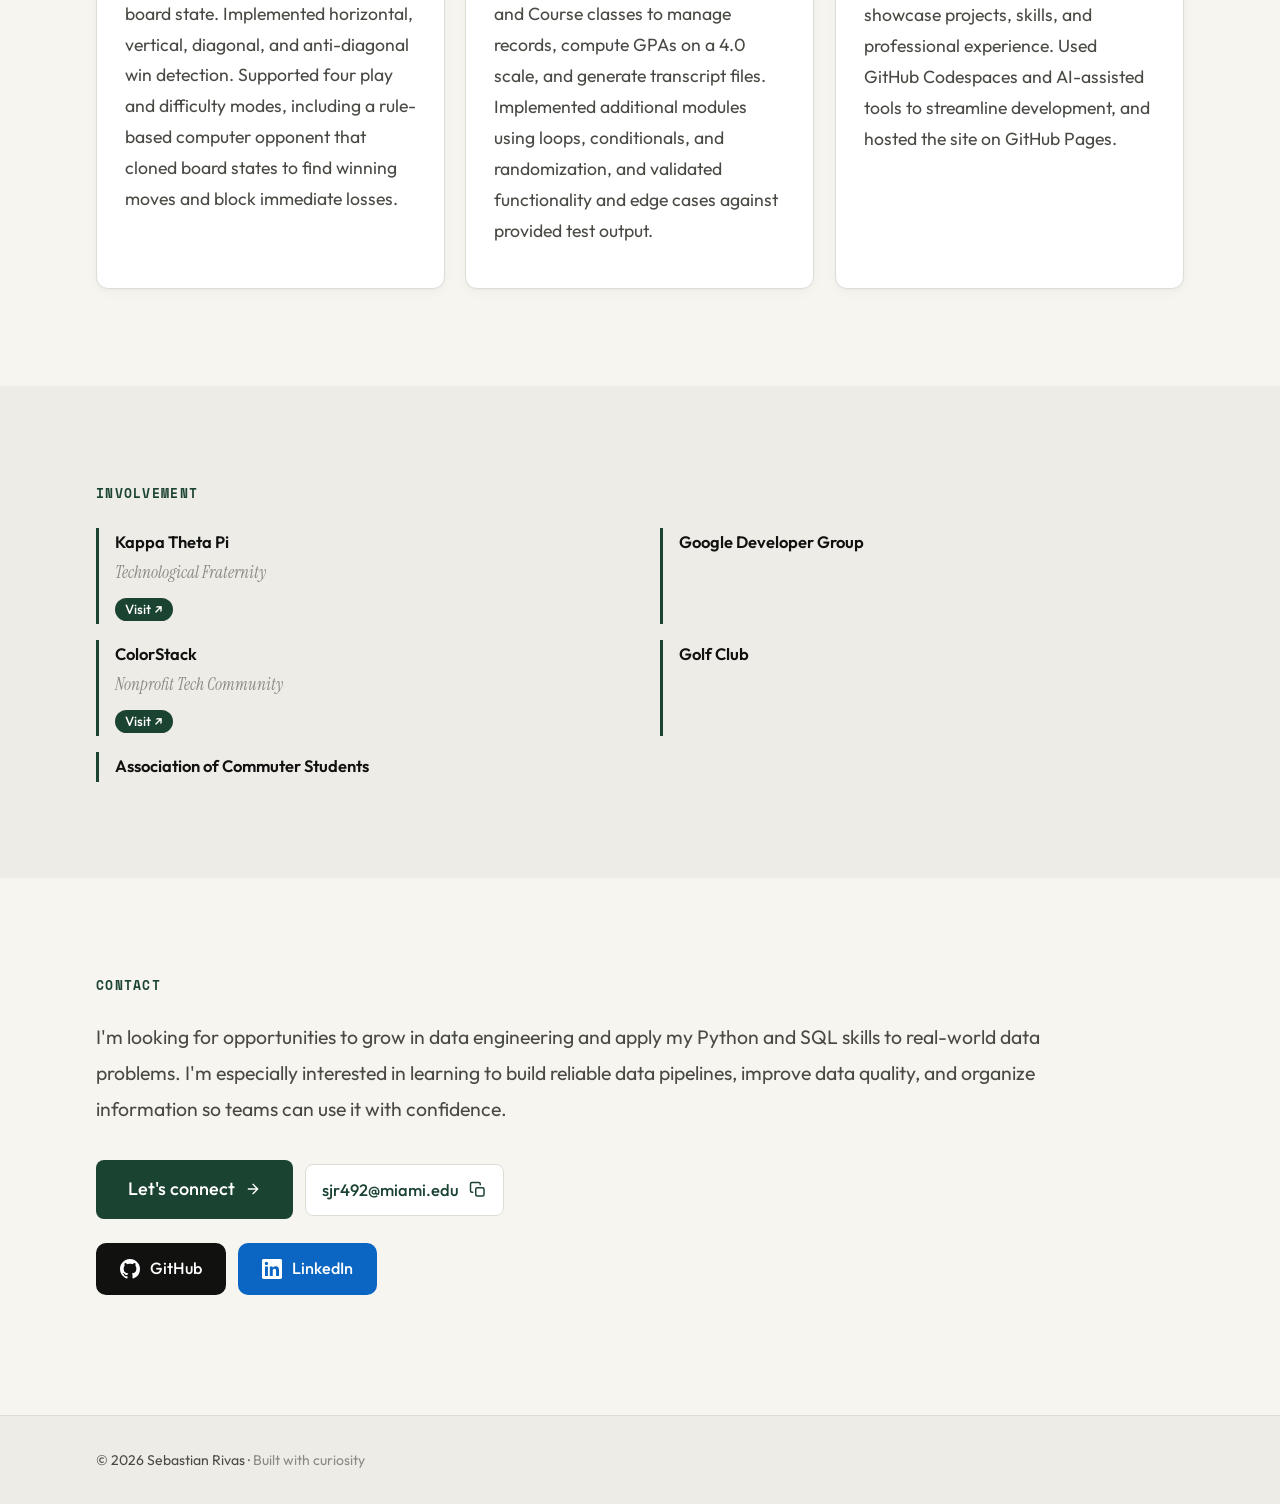
==== commit bf0afe9d: "feat: place animated email copy beside contact button" ====
--- a/index.html
+++ b/index.html
@@ -784,6 +784,13 @@
             margin-bottom: 32px;
         }
 
+        .contact-actions {
+            display: flex;
+            align-items: center;
+            flex-wrap: wrap;
+            gap: 12px;
+        }
+
         .cta-btn {
             display: inline-flex;
             align-items: center;
@@ -795,7 +802,6 @@
             font-weight: 500;
             padding: 14px 32px;
             border-radius: 8px;
-            margin-bottom: 28px;
             transition: background 0.3s var(--ease);
             will-change: transform;
         }
@@ -812,57 +818,91 @@
             transform: translateX(3px);
         }
 
-        .contact-links {
-            display: flex;
-            flex-direction: column;
-            gap: 12px;
-        }
-
-        .contact-link {
+        .email-copy {
+            position: relative;
+            display: inline-flex;
+            align-items: center;
+            gap: 10px;
+            min-height: 52px;
+            padding: 12px 16px;
+            border: 1px solid var(--border);
+            border-radius: 8px;
+            background: var(--surface);
+            color: var(--accent);
             font-family: var(--font-body);
             font-size: 0.92rem;
             font-weight: 500;
-            color: var(--accent);
-            display: inline-flex;
-            align-items: center;
-            gap: 8px;
-            transition: opacity 0.3s var(--ease);
-            width: fit-content;
-            will-change: transform;
-        }
-
-        .contact-link:hover {
-            opacity: 0.85;
-        }
-
-        .contact-link svg {
-            transition: transform 0.3s var(--ease);
-        }
-
-        .contact-link:hover svg {
-            transform: translateX(3px);
-        }
-
-        .email-copy {
             cursor: pointer;
+            transition: border-color 0.25s var(--ease), background 0.25s var(--ease), transform 0.25s var(--ease);
+        }
+
+        .email-copy:hover {
+            border-color: var(--accent);
+            background: rgba(27, 67, 50, 0.04);
+            transform: translateY(-1px);
+        }
+
+        .email-copy:active {
+            transform: translateY(0);
+        }
+
+        .email-copy-icon {
             position: relative;
+            display: grid;
+            width: 18px;
+            height: 18px;
+            place-items: center;
+        }
+
+        .email-copy-icon svg {
+            position: absolute;
+            width: 18px;
+            height: 18px;
+            transition: opacity 0.24s var(--ease), transform 0.24s var(--ease);
+        }
+
+        .email-copy-icon .copy-check {
+            opacity: 0;
+            transform: scale(0.55) rotate(-12deg);
+        }
+
+        .email-copy.show-toast .copy-icon {
+            opacity: 0;
+            transform: scale(0.55) rotate(12deg);
+        }
+
+        .email-copy.show-toast .copy-check {
+            opacity: 1;
+            transform: scale(1) rotate(0);
         }
 
         .email-copy .copied-toast {
             position: absolute;
-            left: calc(100% + 12px);
-            top: 50%;
-            transform: translateY(-50%);
+            top: calc(100% + 8px);
+            left: 50%;
+            transform: translate(-50%, -4px);
+            padding: 3px 7px;
+            border-radius: 4px;
+            background: var(--accent);
+            color: #fff;
             font-family: var(--font-mono);
-            font-size: 0.68rem;
-            color: var(--accent);
+            font-size: 0.62rem;
+            letter-spacing: 0.03em;
+            line-height: 1.2;
             opacity: 0;
-            transition: opacity 0.3s var(--ease);
+            pointer-events: none;
             white-space: nowrap;
         }
 
         .email-copy.show-toast .copied-toast {
-            opacity: 1;
+            animation: copyToast 0.25s var(--ease) forwards;
+        }
+
+        @keyframes copyToast {
+            to {
+                opacity: 1;
+                transform: translate(-50%, 0);
+            }
         }
 
         footer {
@@ -1217,20 +1257,26 @@
             <div class="container">
                 <div class="section-label reveal">Contact</div>
                 <p class="contact-text reveal">I'm looking for opportunities to grow in data engineering and apply my Python and SQL skills to real-world data problems. I'm especially interested in learning to build reliable data pipelines, improve data quality, and organize information so teams can use it with confidence.</p>
-                <a href="mailto:sjr492@miami.edu" class="cta-btn reveal">
-                    Let's connect
-                    <svg width="16" height="16" viewBox="0 0 24 24" fill="none" stroke="currentColor" stroke-width="2" stroke-linecap="round" xmlns="http://www.w3.org/2000/svg" aria-hidden="true">
-                        <path d="M5 12h14M12 5l7 7-7 7"></path>
-                    </svg>
-                </a>
-                <div class="contact-links reveal">
-                    <a href="mailto:sjr492@miami.edu" class="contact-link email-copy" data-email="sjr492@miami.edu">
-                        sjr492@miami.edu
-                        <svg width="14" height="14" viewBox="0 0 24 24" fill="none" stroke="currentColor" stroke-width="2" stroke-linecap="round" xmlns="http://www.w3.org/2000/svg" aria-hidden="true">
+                <div class="contact-actions reveal">
+                    <a href="mailto:sjr492@miami.edu" class="cta-btn">
+                        Let's connect
+                        <svg width="16" height="16" viewBox="0 0 24 24" fill="none" stroke="currentColor" stroke-width="2" stroke-linecap="round" xmlns="http://www.w3.org/2000/svg" aria-hidden="true">
                             <path d="M5 12h14M12 5l7 7-7 7"></path>
                         </svg>
-                        <span class="copied-toast">copied</span>
                     </a>
+                    <button class="email-copy" type="button" data-email="sjr492@miami.edu" aria-label="Copy sjr492@miami.edu to clipboard">
+                        <span>sjr492@miami.edu</span>
+                        <span class="email-copy-icon" aria-hidden="true">
+                            <svg class="copy-icon" viewBox="0 0 24 24" fill="none" stroke="currentColor" stroke-width="2" stroke-linecap="round" stroke-linejoin="round" xmlns="http://www.w3.org/2000/svg">
+                                <rect x="9" y="9" width="11" height="11" rx="2"></rect>
+                                <path d="M5 15H4a2 2 0 0 1-2-2V4a2 2 0 0 1 2-2h9a2 2 0 0 1 2 2v1"></path>
+                            </svg>
+                            <svg class="copy-check" viewBox="0 0 24 24" fill="none" stroke="currentColor" stroke-width="2.5" stroke-linecap="round" stroke-linejoin="round" xmlns="http://www.w3.org/2000/svg">
+                                <path d="m5 12 4 4L19 6"></path>
+                            </svg>
+                        </span>
+                        <span class="copied-toast" aria-live="polite">Copied!</span>
+                    </button>
                 </div>
                 <div class="contact-buttons reveal">
                     <a href="https://github.com/sjr492" target="_blank" rel="noopener noreferrer" class="social-btn">
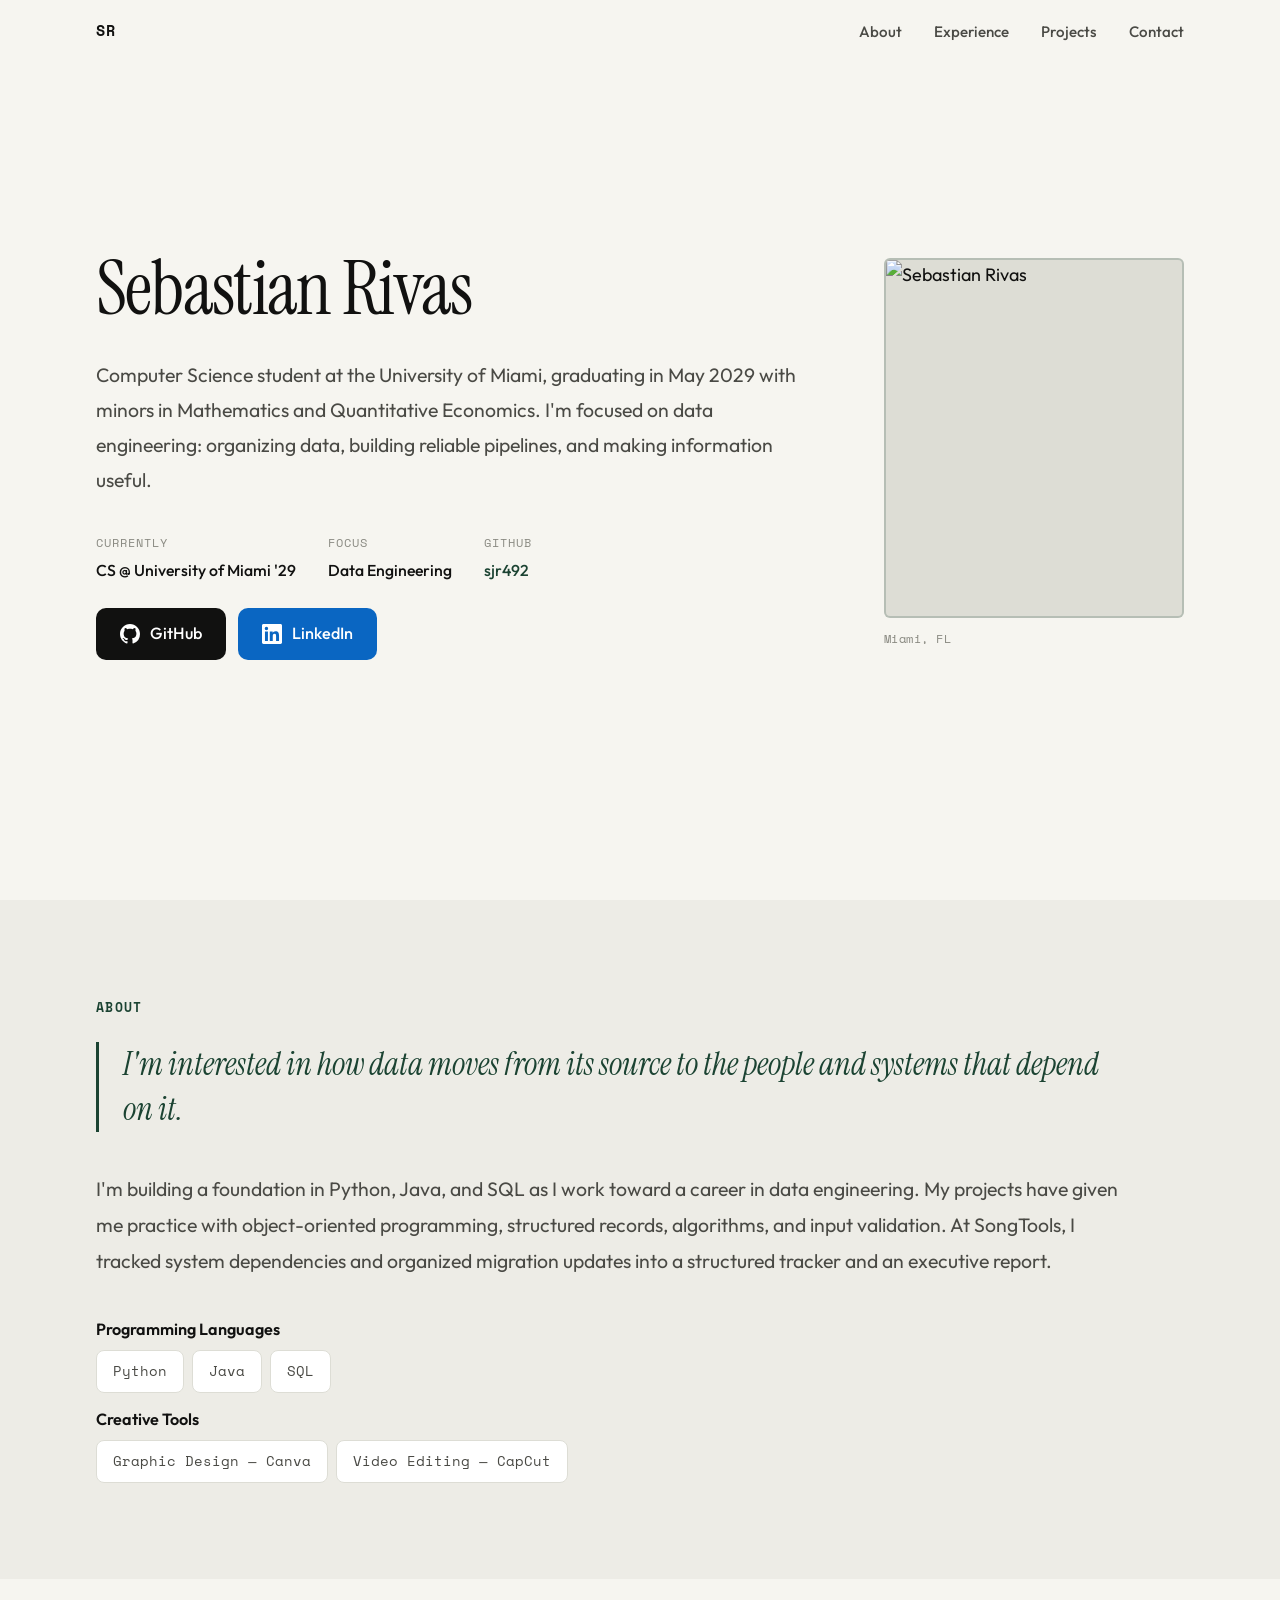
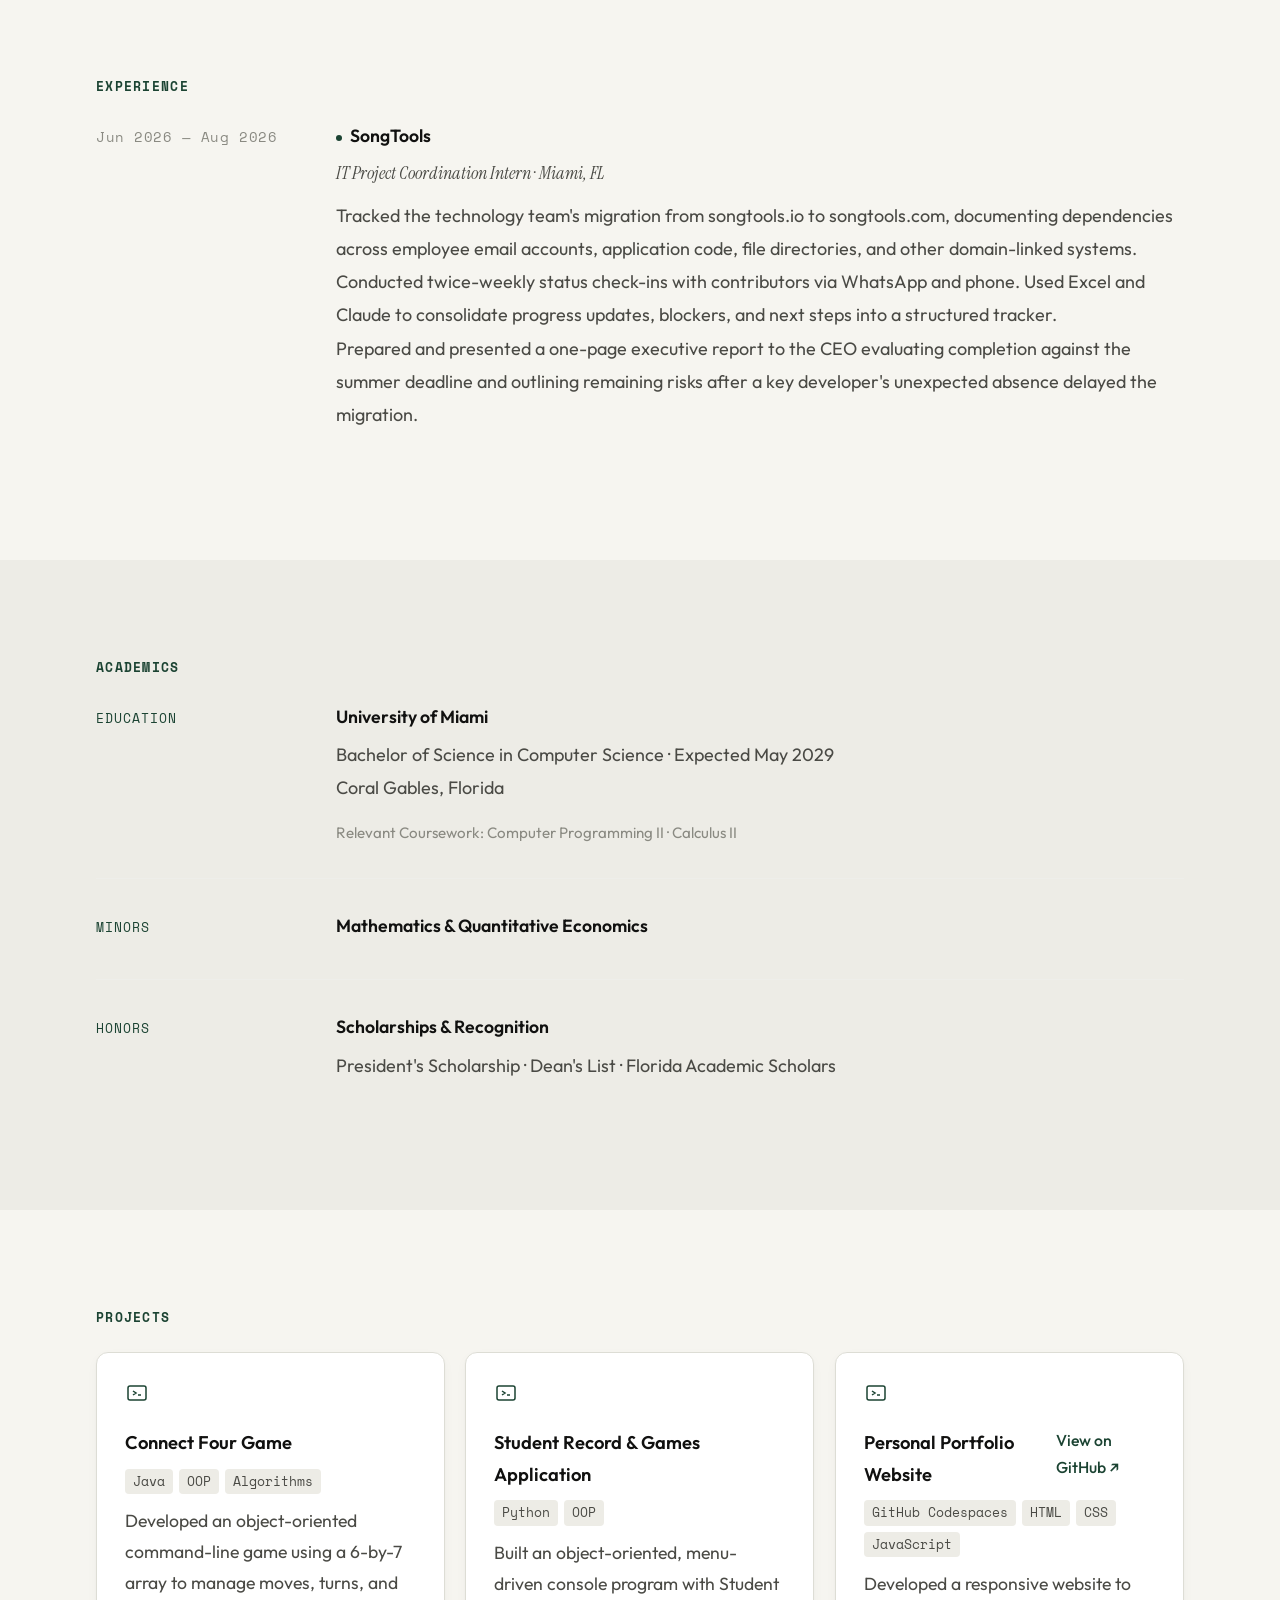
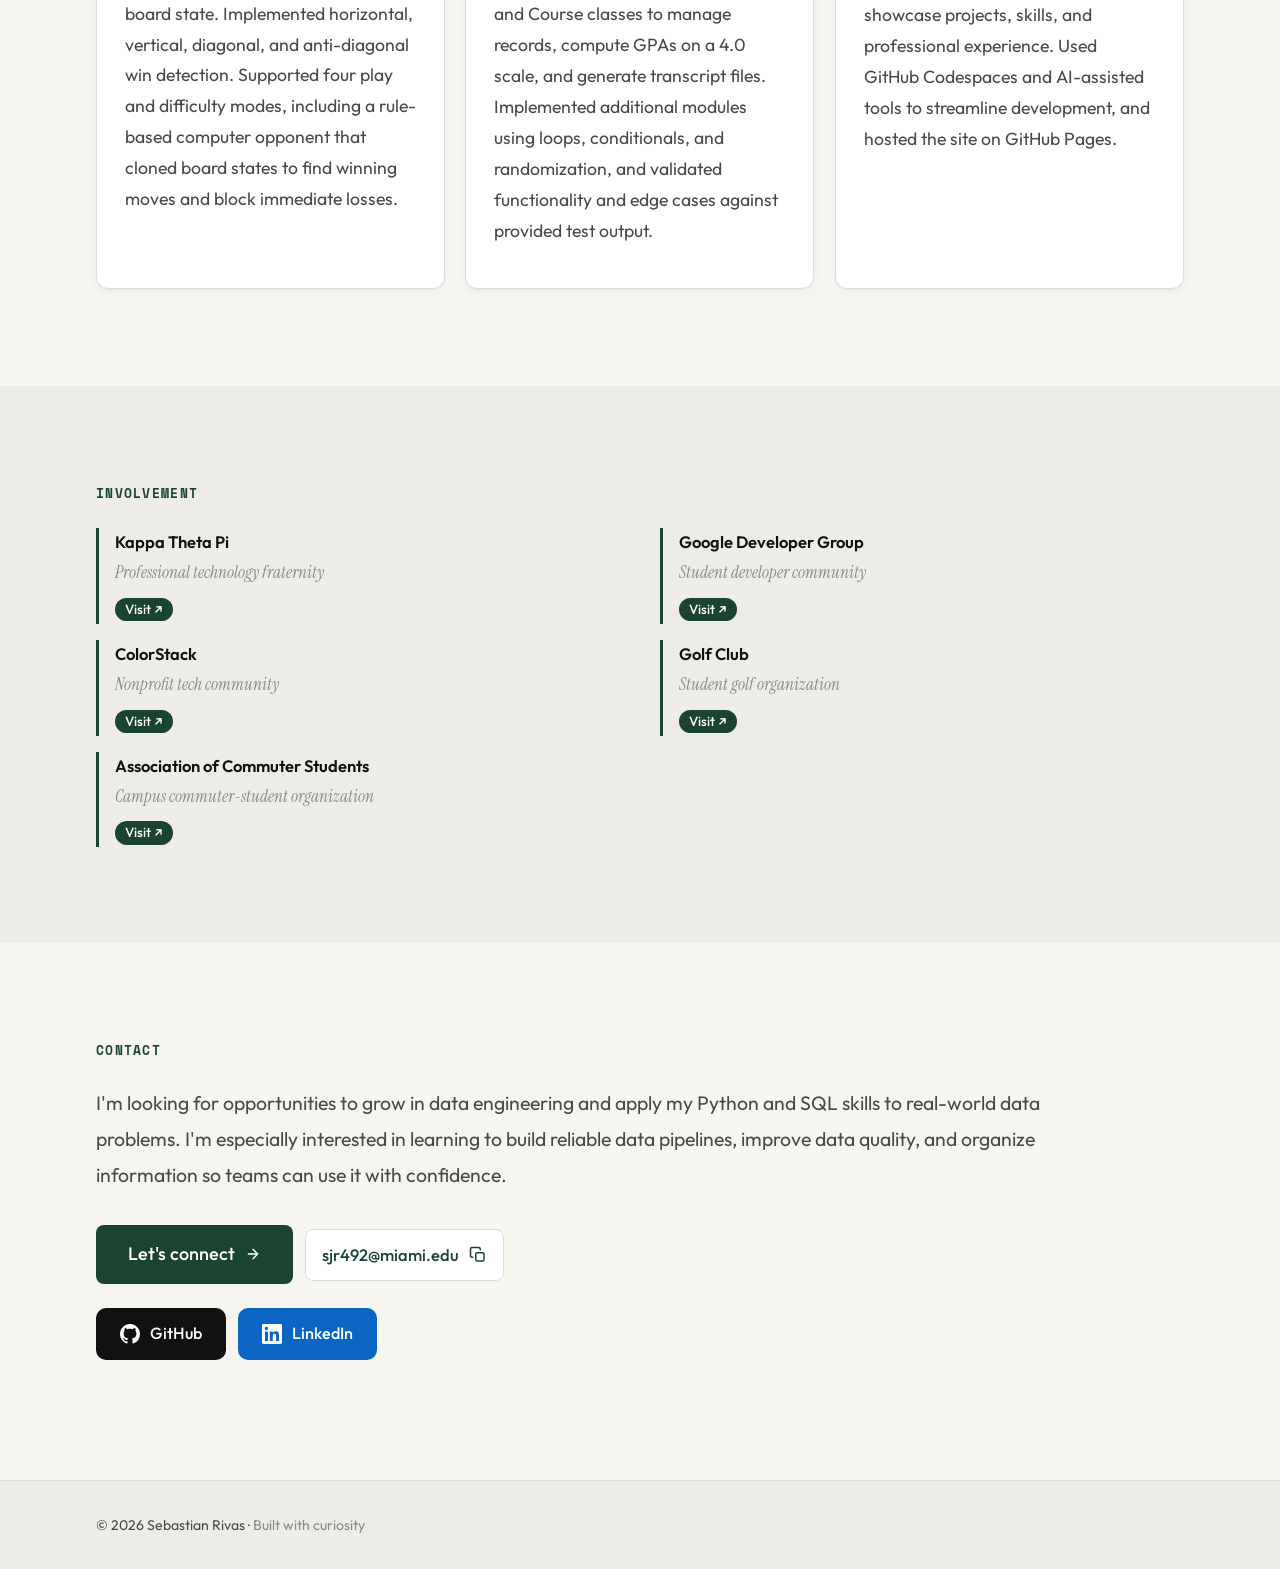
==== commit 6e0eb171: "feat: standardize involvement section" ====
--- a/index.html
+++ b/index.html
@@ -1230,25 +1230,31 @@
             <div class="container">
                 <div class="section-label reveal">Involvement</div>
                 <div class="involvement-list reveal">
-                    <div class="involvement-item">
+                    <article class="involvement-item">
                         <h3>Kappa Theta Pi</h3>
-                        <p>Technological Fraternity</p>
+                        <p>Professional technology fraternity</p>
                         <a class="involvement-link" href="https://www.ktpmiami.com/" target="_blank" rel="noopener noreferrer">Visit ↗</a>
-                    </div>
-                    <div class="involvement-item">
+                    </article>
+                    <article class="involvement-item">
                         <h3>Google Developer Group</h3>
-                    </div>
-                    <div class="involvement-item">
+                        <p>Student developer community</p>
+                        <a class="involvement-link" href="https://miami.campuslabs.com/engage/organization/developerstudentclub" target="_blank" rel="noopener noreferrer">Visit ↗</a>
+                    </article>
+                    <article class="involvement-item">
                         <h3>ColorStack</h3>
-                        <p>Nonprofit Tech Community</p>
+                        <p>Nonprofit tech community</p>
                         <a class="involvement-link" href="https://www.colorstack.org/" target="_blank" rel="noopener noreferrer">Visit ↗</a>
-                    </div>
-                    <div class="involvement-item">
+                    </article>
+                    <article class="involvement-item">
                         <h3>Golf Club</h3>
-                    </div>
-                    <div class="involvement-item">
+                        <p>Student golf organization</p>
+                        <a class="involvement-link" href="https://miami.campuslabs.com/engage/organization/club_golf" target="_blank" rel="noopener noreferrer">Visit ↗</a>
+                    </article>
+                    <article class="involvement-item">
                         <h3>Association of Commuter Students</h3>
-                    </div>
+                        <p>Campus commuter-student organization</p>
+                        <a class="involvement-link" href="https://miami.campuslabs.com/engage/organization/association-of-commuter-students-acs" target="_blank" rel="noopener noreferrer">Visit ↗</a>
+                    </article>
                 </div>
             </div>
         </section>
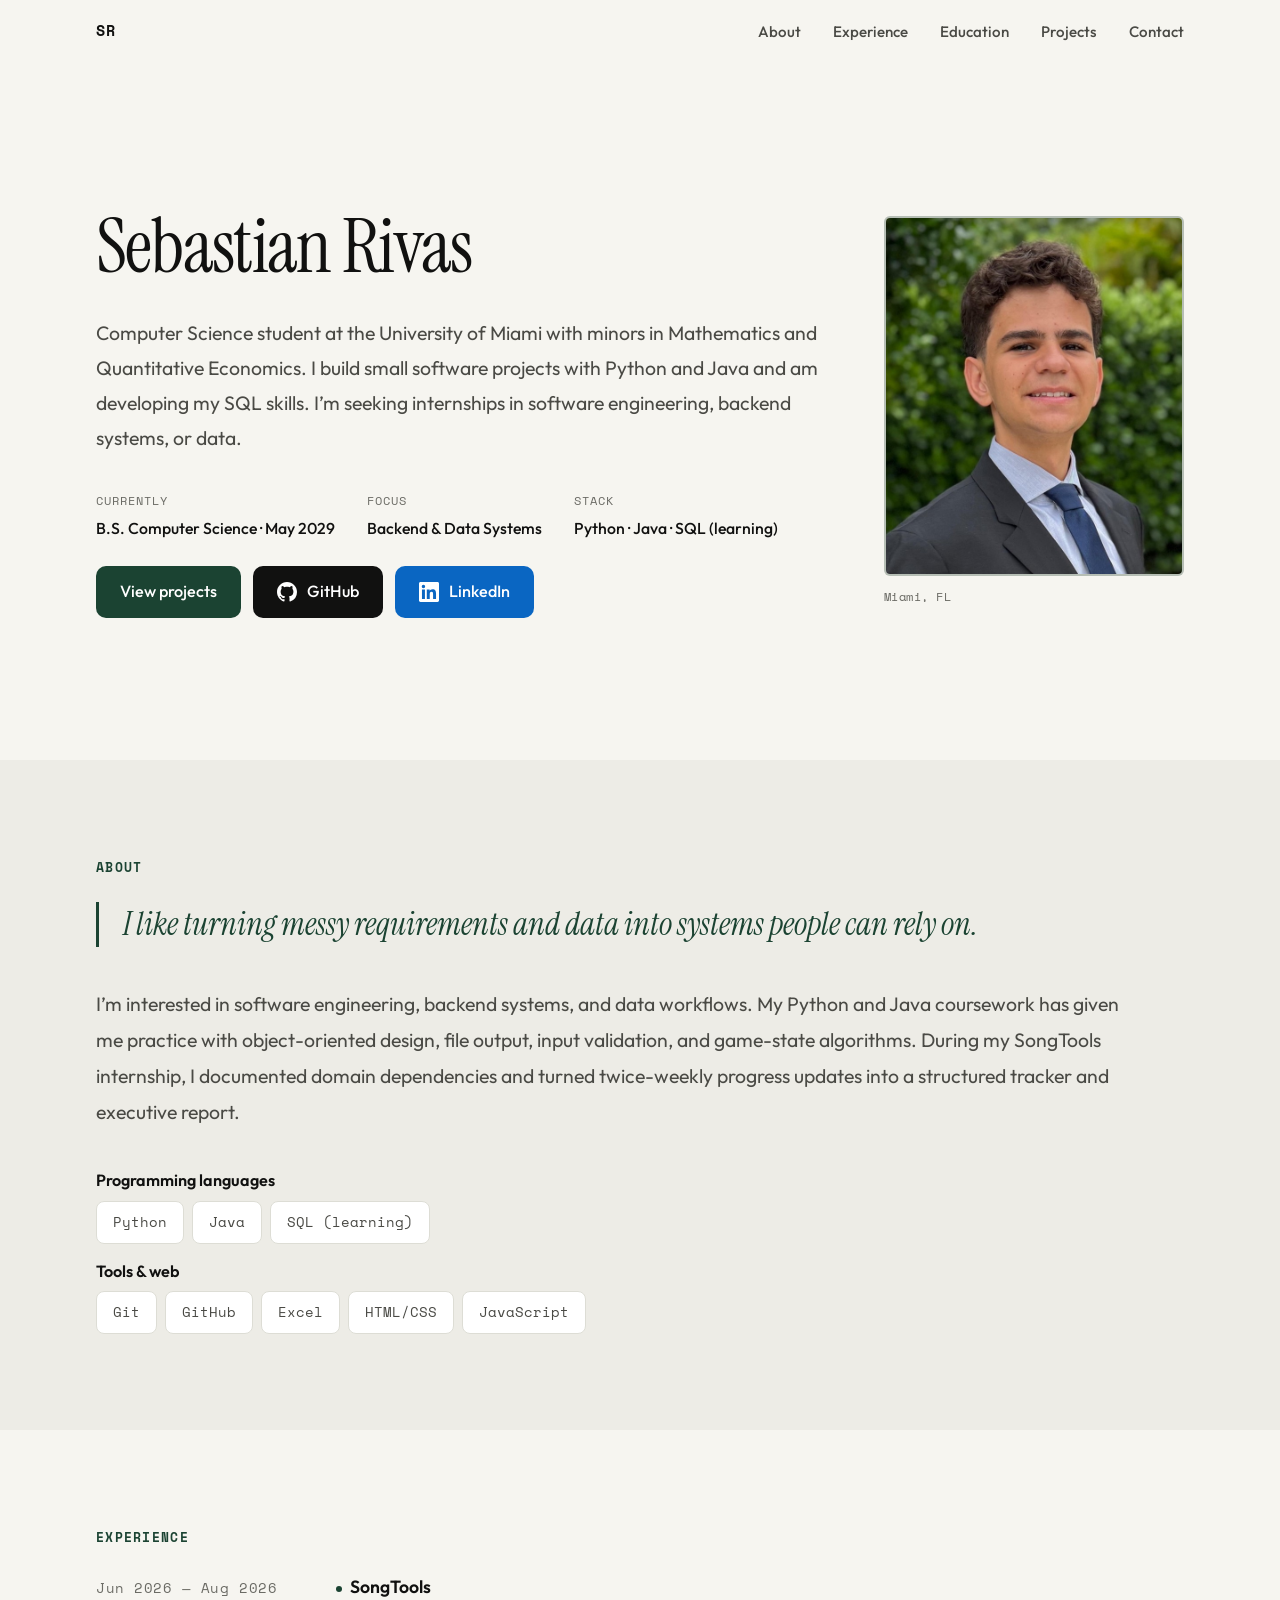
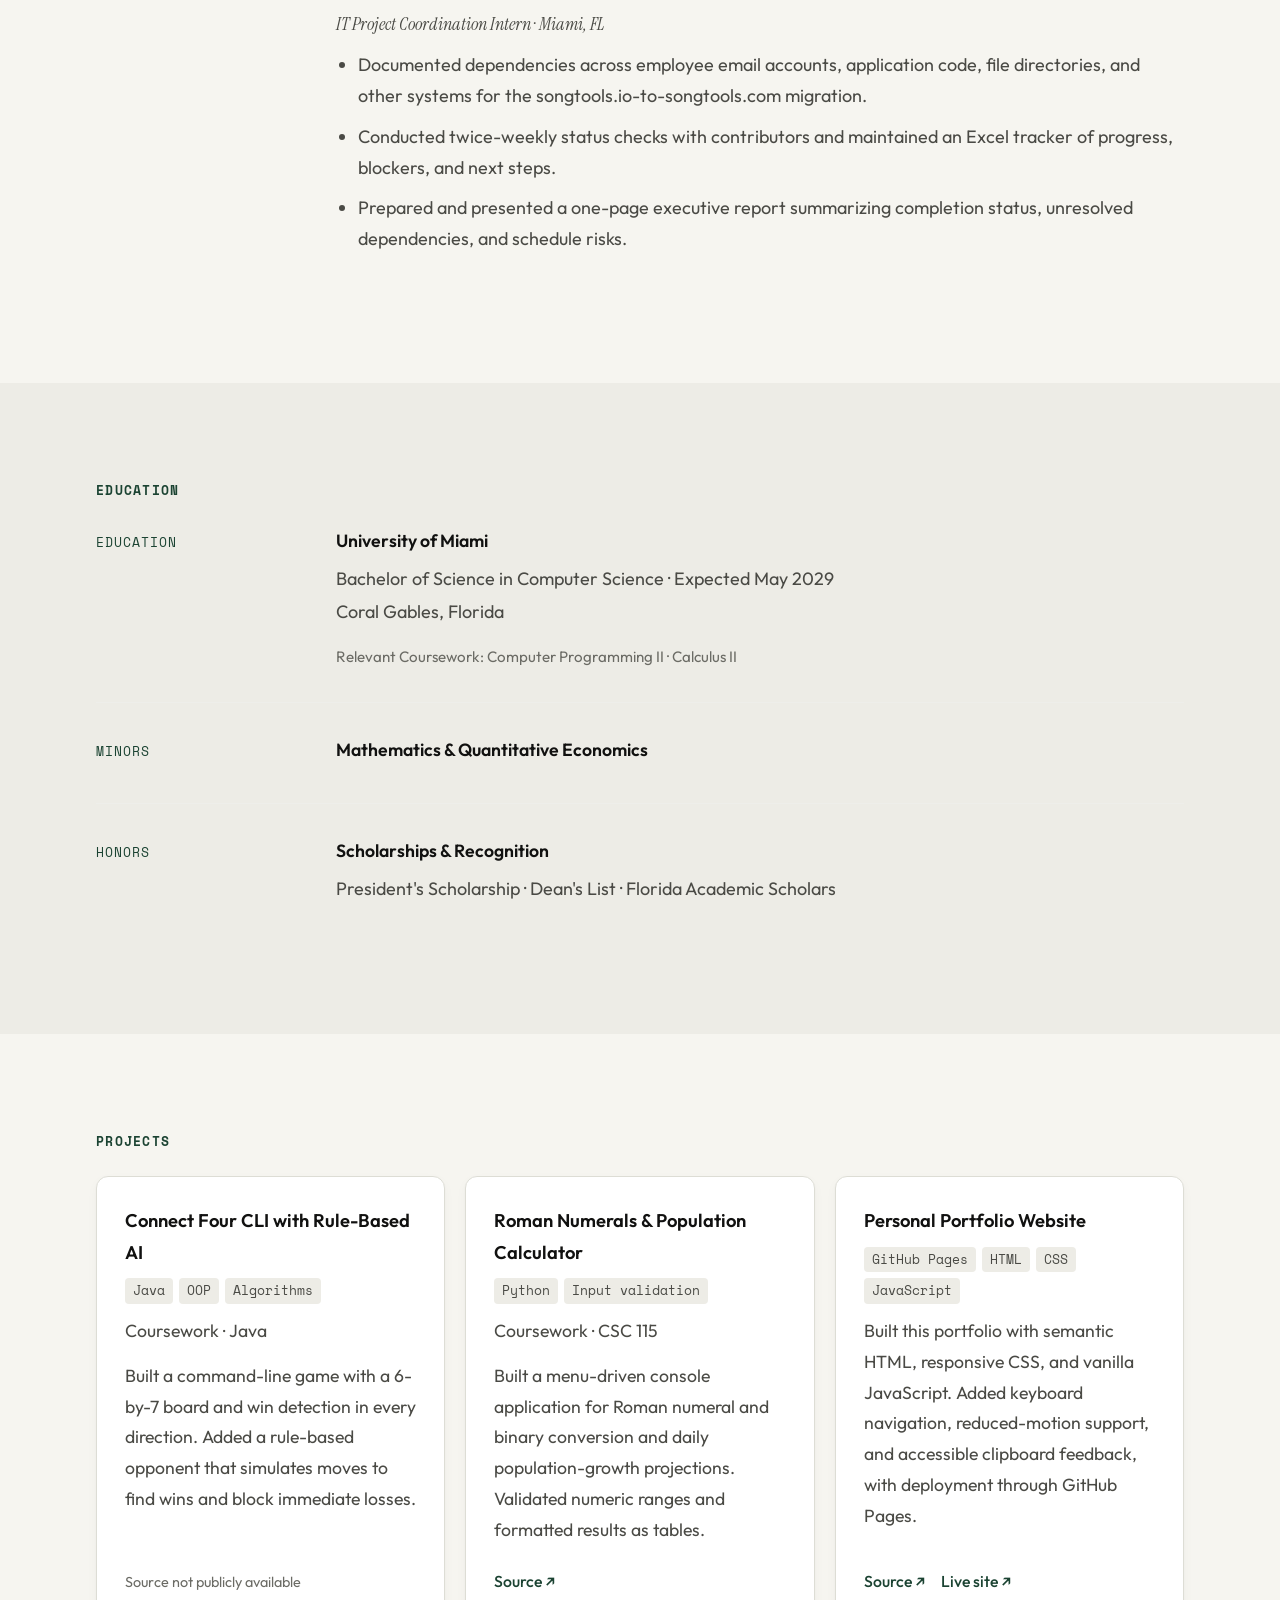
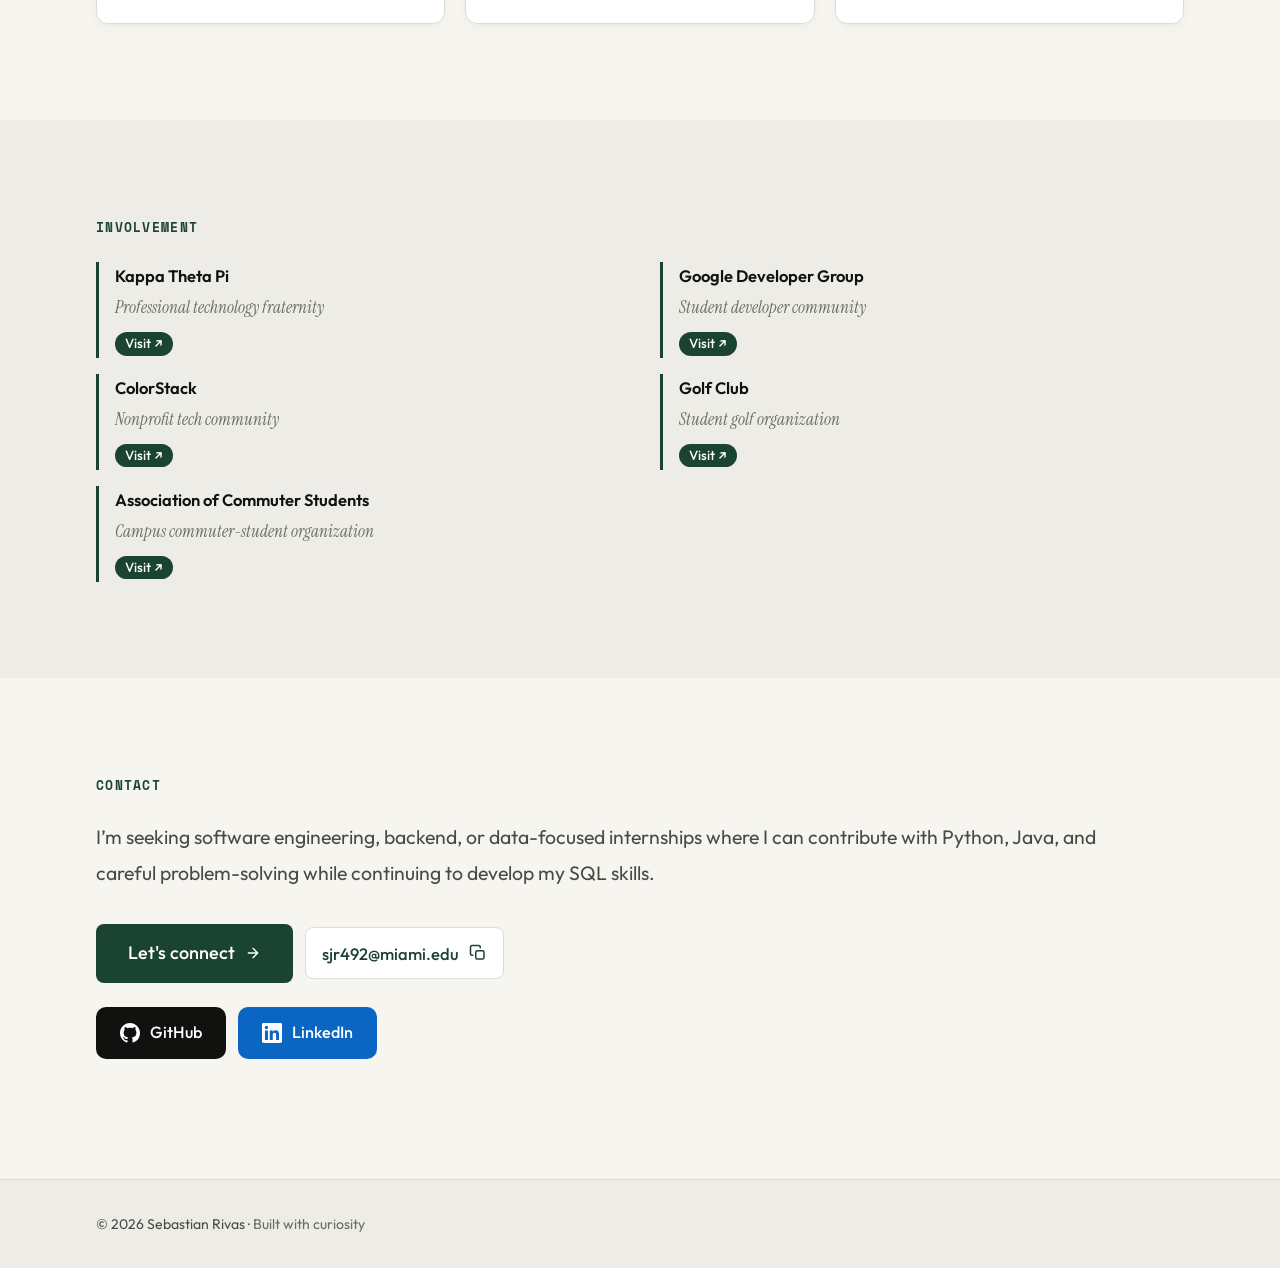
==== commit ae8000d7: "Improve portfolio content and accessibility" ====
--- a/index.html
+++ b/index.html
@@ -3,8 +3,17 @@
 <head>
     <meta charset="UTF-8">
     <meta name="viewport" content="width=device-width, initial-scale=1.0">
-    <title>Sebastian Rivas</title>
-    <meta name="description" content="Sebastian Rivas — Computer Science student at the University of Miami. Aspiring data engineer with a foundation in Python, Java, and SQL.">
+    <title>Sebastian Rivas | Computer Science Student</title>
+    <meta name="description" content="Computer Science student at the University of Miami interested in software engineering, backend systems, and data workflows.">
+    <meta name="author" content="Sebastian Rivas">
+    <link rel="canonical" href="https://sebastianjrivas.page/">
+    <meta property="og:type" content="website">
+    <meta property="og:url" content="https://sebastianjrivas.page/">
+    <meta property="og:title" content="Sebastian Rivas | Computer Science Student">
+    <meta property="og:description" content="Python and Java projects, professional experience, and education at the University of Miami.">
+    <meta name="twitter:card" content="summary">
+    <meta name="twitter:title" content="Sebastian Rivas | Computer Science Student">
+    <meta name="twitter:description" content="Python and Java projects, professional experience, and education at the University of Miami.">
     <meta name="theme-color" content="#F6F5F0">
     <link rel="icon" type="image/x-icon" href="SR.ico">
     <link rel="preconnect" href="https://fonts.googleapis.com">
@@ -19,15 +28,15 @@
             --surface: #FFFFFF;
             --text: #111110;
             --text-secondary: #4A4A45;
-            --text-muted: #8A8A82;
+            --text-muted: #6B6B65;
             --accent: #1B4332;
             --accent-light: #2D6A4F;
-            --accent-glow: rgba(27, 67, 50, 0.12);
+
             --border: #DDDDD5;
             --border-light: #EEEEEA;
             --card-shadow: 0 1px 3px rgba(0,0,0,0.04), 0 4px 12px rgba(0,0,0,0.03);
             --card-shadow-hover: 0 4px 16px rgba(0,0,0,0.08), 0 8px 32px rgba(0,0,0,0.04);
-            --radius: 12px;
+
             --font-display: 'Instrument Serif', Georgia, serif;
             --font-body: 'Outfit', system-ui, sans-serif;
             --font-mono: 'Space Mono', 'Courier New', monospace;
@@ -64,35 +73,11 @@
             outline-offset: 2px;
         }
 
-        .bg-glow {
-            position: fixed;
-            top: -20%;
-            right: -15%;
-            width: 600px;
-            height: 600px;
-            background: radial-gradient(circle, rgba(27, 67, 50, 0.02) 0%, transparent 70%);
-            pointer-events: none;
-            z-index: -1;
-            animation: glowDrift 25s var(--ease) infinite;
-        }
-
-        .bg-glow-2 {
-            position: fixed;
-            bottom: -10%;
-            left: -10%;
-            width: 500px;
-            height: 500px;
-            background: radial-gradient(circle, rgba(45, 106, 79, 0.02) 0%, transparent 70%);
-            pointer-events: none;
-            z-index: -1;
-            animation: glowDrift 30s var(--ease) infinite reverse;
-        }
-
-        @keyframes glowDrift {
-            0%, 100% { transform: translate(0, 0); }
-            33% { transform: translate(30px, -20px); }
-            66% { transform: translate(-20px, 30px); }
-        }
+
+
+
+
+
 
         @keyframes fadeInUp {
             from { opacity: 0; transform: translateY(20px); }
@@ -109,10 +94,7 @@
             to { opacity: 1; transform: translateY(0); }
         }
 
-        @keyframes pulseDot {
-            0%, 100% { opacity: 0.35; }
-            50% { opacity: 1; }
-        }
+
 
         .container {
             width: 100%;
@@ -236,7 +218,7 @@
             display: none;
             position: fixed;
             inset: 0;
-            z-index: 99;
+            z-index: 101;
             background: var(--bg);
             flex-direction: column;
             align-items: flex-start;
@@ -273,7 +255,8 @@
         }
 
         .hero {
-            min-height: 100vh;
+            min-height: min(100svh, 760px);
+            padding-bottom: 0;
             display: flex;
             align-items: center;
             padding-top: 64px;
@@ -281,7 +264,7 @@
         }
 
         .hero-inner {
-            padding: 120px 0 80px;
+            padding: 64px 0;
             display: grid;
             grid-template-columns: 1fr 300px;
             gap: 64px;
@@ -298,10 +281,7 @@
             margin-bottom: 28px;
         }
 
-        .hero-text h1 em {
-            font-style: italic;
-            color: var(--accent);
-        }
+
 
         .hero-word {
             display: inline-block;
@@ -373,32 +353,10 @@
             border-bottom-color: var(--accent);
         }
 
-        .hero-currently {
-            margin-top: 20px;
-            display: inline-flex;
-            align-items: center;
-            gap: 10px;
-            border-radius: 100px;
-            padding: 6px 14px;
-            background: rgba(27, 67, 50, 0.08);
-            font-family: var(--font-mono);
-            font-size: 0.7rem;
-            color: var(--accent);
-            opacity: 0;
-            transform: translateY(20px);
-        }
-
-        .page-loaded .hero-currently {
-            animation: fadeInUp 0.6s var(--ease) 1100ms both;
-        }
-
-        .pulse-dot {
-            width: 6px;
-            height: 6px;
-            border-radius: 50%;
-            background: var(--accent-light);
-            animation: pulseDot 1.5s var(--ease) infinite;
-        }
+
+
+
+
 
         .hero-buttons,
         .contact-buttons {
@@ -431,7 +389,7 @@
             transition: opacity 0.2s var(--ease), transform 0.2s var(--ease);
             cursor: pointer;
             text-decoration: none;
-            will-change: transform;
+
         }
 
         .social-btn:hover {
@@ -452,7 +410,7 @@
             opacity: 0;
             transform: translateY(20px) scale(0.98);
             transition: transform 0.3s var(--ease);
-            will-change: transform;
+
         }
 
         .page-loaded .hero-photo-wrap {
@@ -525,7 +483,8 @@
             color: var(--text-secondary);
         }
 
-        .about-aside-item strong {
+        .about-aside-item h3 {
+            font-size: inherit;
             display: block;
             font-weight: 600;
             color: var(--text);
@@ -547,7 +506,7 @@
             font-family: var(--font-mono);
             font-size: 0.8rem;
             transition: border-color 0.3s var(--ease), box-shadow 0.3s var(--ease), transform 0.3s var(--ease);
-            will-change: transform;
+
         }
 
         .skill-chip:hover {
@@ -651,8 +610,8 @@
             border-radius: 12px;
             padding: 28px;
             box-shadow: var(--card-shadow);
-            transition: all 0.3s var(--ease);
-            will-change: transform;
+            transition: box-shadow 0.3s var(--ease), border-color 0.3s var(--ease), transform 0.3s var(--ease);
+
         }
 
         .project-card:hover {
@@ -661,12 +620,7 @@
             transform: translateY(-2px);
         }
 
-        .project-icon {
-            width: 24px;
-            height: 24px;
-            margin-bottom: 12px;
-            color: var(--accent);
-        }
+
 
         .project-header {
             display: flex;
@@ -803,7 +757,7 @@
             padding: 14px 32px;
             border-radius: 8px;
             transition: background 0.3s var(--ease);
-            will-change: transform;
+
         }
 
         .cta-btn:hover {
@@ -1025,56 +979,85 @@
                 width: 100%;
             }
         }
+
+        section { scroll-margin-top: 80px; }
+        .nav, .hero-word, .hero-bio, .hero-meta-item, .hero-buttons, .hero-photo-wrap, .reveal { opacity: 1; transform: none; }
+        .hero-word { animation: none; }
+        .page-loaded .hero-word { animation: wordReveal 0.5s var(--ease) backwards; animation-delay: var(--word-delay); }
+        .project-card { display: flex; flex-direction: column; }
+        .project-actions { display: flex; flex-wrap: wrap; gap: 16px; margin-top: auto; padding-top: 8px; }
+        .project-kind, .source-note { font-size: 0.8rem; color: var(--text-muted); }
+        .exp-bullets { padding-left: 1.2rem; color: var(--text-secondary); }
+        .exp-bullets li + li { margin-top: 10px; }
+        .secondary-btn { background: var(--accent); }
+        .sr-only { position: absolute; width: 1px; height: 1px; padding: 0; margin: -1px; overflow: hidden; clip-path: inset(50%); white-space: nowrap; border: 0; }
+        .skip-link { position: fixed; top: 8px; left: 8px; z-index: 102; padding: 10px 16px; background: var(--accent); color: white; transform: translateY(-160%); }
+        .skip-link:focus { transform: none; }
+        .nav-mobile-btn, .email-copy { display: none; }
+        .interactive .email-copy { display: inline-flex; }
+        @media (max-width: 767px) {
+            .interactive .nav-mobile-btn { display: block; }
+            body:not(.interactive) .nav { height: auto; min-height: 64px; flex-wrap: wrap; gap: 8px; }
+            body:not(.interactive) .nav-links { display: flex; flex-wrap: wrap; gap: 12px; }
+            .mobile-menu { overflow-y: auto; gap: 16px; }
+        }
+        @media (prefers-reduced-motion: reduce) {
+            html { scroll-behavior: auto; }
+            *, *::before, *::after { animation: none !important; transition: none !important; }
+            .nav, .hero-word, .hero-bio, .hero-meta-item, .hero-buttons, .hero-photo-wrap, .reveal { opacity: 1; transform: none; }
+        }
     </style>
 </head>
 <body>
-    <div class="bg-glow" aria-hidden="true"></div>
-    <div class="bg-glow-2" aria-hidden="true"></div>
+    <a class="skip-link" href="#main-content">Skip to content</a>
 
     <nav class="nav" id="nav">
-        <a href="#" class="nav-name">SR</a>
+        <a href="#home" class="nav-name" aria-label="Home">SR</a>
         <ul class="nav-links">
             <li><a href="#about">About</a></li>
             <li><a href="#experience">Experience</a></li>
+            <li><a href="#academics">Education</a></li>
             <li><a href="#projects">Projects</a></li>
             <li><a href="#contact">Contact</a></li>
         </ul>
         <button class="nav-mobile-btn" id="menuBtn" type="button" aria-label="Open menu" aria-controls="mobileMenu" aria-expanded="false">Menu</button>
     </nav>
 
-    <div class="mobile-menu" id="mobileMenu">
+    <div class="mobile-menu" id="mobileMenu" role="dialog" aria-modal="true" aria-label="Navigation" aria-hidden="true">
         <button class="mobile-menu-close" id="menuClose" type="button" aria-label="Close menu">Close</button>
         <a href="#about" class="mobile-link">About</a>
         <a href="#experience" class="mobile-link">Experience</a>
+        <a href="#academics" class="mobile-link">Education</a>
         <a href="#projects" class="mobile-link">Projects</a>
         <a href="#contact" class="mobile-link">Contact</a>
     </div>
 
-    <main>
-        <section class="hero" id="home">
+    <main id="main-content" tabindex="-1">
+        <section class="hero" id="home" aria-labelledby="home-heading">
             <div class="container">
                 <div class="hero-inner">
                     <div class="hero-text">
-                        <h1>
+                        <h1 id="home-heading">
                             <span class="hero-word" style="--word-delay: 200ms;">Sebastian</span>
                             <span class="hero-word" style="--word-delay: 250ms;">Rivas</span>
                         </h1>
-                        <p class="hero-bio">Computer Science student at the University of Miami, graduating in May 2029 with minors in Mathematics and Quantitative Economics. I'm focused on data engineering: organizing data, building reliable pipelines, and making information useful.</p>
+                        <p class="hero-bio">Computer Science student at the University of Miami with minors in Mathematics and Quantitative Economics. I build small software projects with Python and Java and am developing my SQL skills. I’m seeking internships in software engineering, backend systems, or data.</p>
                         <div class="hero-meta">
                             <div class="hero-meta-item">
                                 <span class="hero-meta-label">Currently</span>
-                                <span class="hero-meta-value">CS @ University of Miami '29</span>
+                                <span class="hero-meta-value">B.S. Computer Science · May 2029</span>
                             </div>
                             <div class="hero-meta-item">
                                 <span class="hero-meta-label">Focus</span>
-                                <span class="hero-meta-value">Data Engineering</span>
+                                <span class="hero-meta-value">Backend &amp; Data Systems</span>
                             </div>
                             <div class="hero-meta-item">
-                                <span class="hero-meta-label">GitHub</span>
-                                <span class="hero-meta-value"><a href="https://github.com/sjr492" target="_blank" rel="noopener noreferrer">sjr492</a></span>
+                                <span class="hero-meta-label">Stack</span>
+                                <span class="hero-meta-value">Python · Java · SQL (learning)</span>
                             </div>
                         </div>
                         <div class="hero-buttons">
+                            <a href="#projects" class="social-btn secondary-btn">View projects</a>
                             <a href="https://github.com/sjr492" target="_blank" rel="noopener noreferrer" class="social-btn">
                                 <svg width="20" height="20" viewBox="0 0 24 24" fill="white" xmlns="http://www.w3.org/2000/svg" aria-hidden="true">
                                     <path d="M12 0C5.37 0 0 5.37 0 12c0 5.31 3.435 9.795 8.205 11.385.6.105.825-.255.825-.57 0-.285-.015-1.23-.015-2.235-3.015.555-3.795-.735-4.035-1.41-.135-.345-.72-1.41-1.23-1.695-.42-.225-1.02-.78-.015-.795.945-.015 1.62.87 1.845 1.23 1.08 1.815 2.805 1.305 3.495.99.105-.78.42-1.305.765-1.605-2.67-.3-5.46-1.335-5.46-5.925 0-1.305.465-2.385 1.23-3.225-.12-.3-.54-1.53.12-3.18 0 0 1.005-.315 3.3 1.23.96-.27 1.98-.405 3-.405s2.04.135 3 .405c2.295-1.56 3.3-1.23 3.3-1.23.66 1.65.24 2.88.12 3.18.765.84 1.23 1.905 1.23 3.225 0 4.605-2.805 5.625-5.475 5.925.435.375.81 1.095.81 2.22 0 1.605-.015 2.895-.015 3.3 0 .315.225.69.825.57A12.02 12.02 0 0024 12c0-6.63-5.37-12-12-12z"/>
@@ -1091,7 +1074,7 @@
                     </div>
                     <div class="hero-photo-wrap">
                         <div class="hero-photo">
-                            <img src="your-photo.jpg" alt="Sebastian Rivas" decoding="async">
+                            <img src="sebastian-rivas.jpg" alt="Sebastian Rivas" width="800" height="800" decoding="async">
                         </div>
                         <div class="hero-photo-caption">Miami, FL</div>
                     </div>
@@ -1099,52 +1082,58 @@
             </div>
         </section>
 
-        <section id="about">
+        <section id="about" aria-labelledby="about-heading">
             <div class="container">
-                <div class="section-label reveal">About</div>
-                <p class="about-pull-quote reveal">I'm interested in how data moves from its source to the people and systems that depend on it.</p>
-                <p class="about-text reveal">I'm building a foundation in Python, Java, and SQL as I work toward a career in data engineering. My projects have given me practice with object-oriented programming, structured records, algorithms, and input validation. At SongTools, I tracked system dependencies and organized migration updates into a structured tracker and an executive report.</p>
+                <h2 id="about-heading" class="section-label reveal">About</h2>
+                <p class="about-pull-quote reveal">I like turning messy requirements and data into systems people can rely on.</p>
+                <p class="about-text reveal">I’m interested in software engineering, backend systems, and data workflows. My Python and Java coursework has given me practice with object-oriented design, file output, input validation, and game-state algorithms. During my SongTools internship, I documented domain dependencies and turned twice-weekly progress updates into a structured tracker and executive report.</p>
                 <div class="about-aside reveal">
                     <div class="about-aside-item">
-                        <strong>Programming Languages</strong>
+                        <h3>Programming languages</h3>
                         <div class="skills-grid">
                             <span class="skill-chip">Python</span>
                             <span class="skill-chip">Java</span>
-                            <span class="skill-chip">SQL</span>
+                            <span class="skill-chip">SQL (learning)</span>
                         </div>
                     </div>
                     <div class="about-aside-item">
-                        <strong>Creative Tools</strong>
+                        <h3>Tools &amp; web</h3>
                         <div class="skills-grid">
-                            <span class="skill-chip">Graphic Design — Canva</span>
-                            <span class="skill-chip">Video Editing — CapCut</span>
+                            <span class="skill-chip">Git</span>
+                            <span class="skill-chip">GitHub</span>
+                            <span class="skill-chip">Excel</span>
+                            <span class="skill-chip">HTML/CSS</span>
+                            <span class="skill-chip">JavaScript</span>
+
                         </div>
                     </div>
                 </div>
             </div>
         </section>
 
-        <section id="experience">
+        <section id="experience" aria-labelledby="experience-heading">
             <div class="container">
-                <div class="section-label reveal">Experience</div>
+                <h2 id="experience-heading" class="section-label reveal">Experience</h2>
                 <div class="exp-list">
                     <div class="exp-item reveal">
                         <div class="exp-date">Jun 2026 — Aug 2026</div>
                         <div class="exp-content">
                             <h3>SongTools</h3>
                             <div class="exp-role">IT Project Coordination Intern · Miami, FL</div>
-                            <p>Tracked the technology team's migration from songtools.io to songtools.com, documenting dependencies across employee email accounts, application code, file directories, and other domain-linked systems.</p>
-                            <p>Conducted twice-weekly status check-ins with contributors via WhatsApp and phone. Used Excel and Claude to consolidate progress updates, blockers, and next steps into a structured tracker.</p>
-                            <p>Prepared and presented a one-page executive report to the CEO evaluating completion against the summer deadline and outlining remaining risks after a key developer's unexpected absence delayed the migration.</p>
+                            <ul class="exp-bullets">
+                                <li>Documented dependencies across employee email accounts, application code, file directories, and other systems for the songtools.io-to-songtools.com migration.</li>
+                                <li>Conducted twice-weekly status checks with contributors and maintained an Excel tracker of progress, blockers, and next steps.</li>
+                                <li>Prepared and presented a one-page executive report summarizing completion status, unresolved dependencies, and schedule risks.</li>
+                            </ul>
                         </div>
                     </div>
                 </div>
             </div>
         </section>
 
-        <section id="academics">
+        <section id="academics" aria-labelledby="academics-heading">
             <div class="container">
-                <div class="section-label reveal">Academics</div>
+                <h2 id="academics-heading" class="section-label reveal">Education</h2>
                 <div class="academics-list">
                     <div class="academic-item reveal">
                         <div class="academic-type">Education</div>
@@ -1172,63 +1161,52 @@
             </div>
         </section>
 
-        <section id="projects">
+        <section id="projects" aria-labelledby="projects-heading">
             <div class="container">
-                <div class="section-label reveal">Projects</div>
+                <h2 id="projects-heading" class="section-label reveal">Projects</h2>
                 <div class="projects-grid">
                     <article class="project-card reveal">
-                        <svg class="project-icon" viewBox="0 0 24 24" fill="none" stroke="currentColor" stroke-width="1.5" xmlns="http://www.w3.org/2000/svg" aria-hidden="true">
-                            <rect x="3" y="5" width="18" height="14" rx="2"></rect>
-                            <path d="m8 10 3 2-3 2M13 14h3"></path>
-                        </svg>
                         <div class="project-header">
-                            <h3>Connect Four Game</h3>
+                            <h3>Connect Four CLI with Rule-Based AI</h3>
                         </div>
                         <div class="project-tech">
                             <span>Java</span>
                             <span>OOP</span>
                             <span>Algorithms</span>
                         </div>
-                        <p>Developed an object-oriented command-line game using a 6-by-7 array to manage moves, turns, and board state. Implemented horizontal, vertical, diagonal, and anti-diagonal win detection. Supported four play and difficulty modes, including a rule-based computer opponent that cloned board states to find winning moves and block immediate losses.</p>
+                        <p class="project-kind">Coursework · Java</p>
+                        <p>Built a command-line game with a 6-by-7 board and win detection in every direction. Added a rule-based opponent that simulates moves to find wins and block immediate losses.</p>
+                        <div class="project-actions"><span class="source-note">Source not publicly available</span></div>
                     </article>
                     <article class="project-card reveal">
-                        <svg class="project-icon" viewBox="0 0 24 24" fill="none" stroke="currentColor" stroke-width="1.5" xmlns="http://www.w3.org/2000/svg" aria-hidden="true">
-                            <rect x="3" y="5" width="18" height="14" rx="2"></rect>
-                            <path d="m8 10 3 2-3 2M13 14h3"></path>
-                        </svg>
                         <div class="project-header">
-                            <h3>Student Record &amp; Games Application</h3>
+                            <h3>Roman Numerals &amp; Population Calculator</h3>
+                        </div>
+                        <div class="project-tech"><span>Python</span><span>Input validation</span></div>
+                        <p class="project-kind">Coursework · CSC 115</p>
+                        <p>Built a menu-driven console application for Roman numeral and binary conversion and daily population-growth projections. Validated numeric ranges and formatted results as tables.</p>
+                        <div class="project-actions"><a class="project-link" href="https://github.com/sjr492/Roman-Numerals-Population-Calculator" target="_blank" rel="noopener noreferrer" aria-label="Source for Roman Numerals and Population Calculator">Source ↗</a></div>
+                    </article>
+                    <article class="project-card reveal">
+                        <div class="project-header">
+                            <h3>Personal Portfolio Website</h3>
                         </div>
                         <div class="project-tech">
-                            <span>Python</span>
-                            <span>OOP</span>
-                        </div>
-                        <p>Built an object-oriented, menu-driven console program with Student and Course classes to manage records, compute GPAs on a 4.0 scale, and generate transcript files. Implemented additional modules using loops, conditionals, and randomization, and validated functionality and edge cases against provided test output.</p>
-                    </article>
-                    <article class="project-card reveal">
-                        <svg class="project-icon" viewBox="0 0 24 24" fill="none" stroke="currentColor" stroke-width="1.5" xmlns="http://www.w3.org/2000/svg" aria-hidden="true">
-                            <rect x="3" y="5" width="18" height="14" rx="2"></rect>
-                            <path d="m8 10 3 2-3 2M13 14h3"></path>
-                        </svg>
-                        <div class="project-header">
-                            <h3>Personal Portfolio Website</h3>
-                            <a class="project-link" href="https://github.com/sjr492/sjr492.github.io" target="_blank" rel="noopener noreferrer">View on GitHub ↗</a>
-                        </div>
-                        <div class="project-tech">
-                            <span>GitHub Codespaces</span>
+                            <span>GitHub Pages</span>
                             <span>HTML</span>
                             <span>CSS</span>
                             <span>JavaScript</span>
                         </div>
-                        <p>Developed a responsive website to showcase projects, skills, and professional experience. Used GitHub Codespaces and AI-assisted tools to streamline development, and hosted the site on GitHub Pages.</p>
+                        <p>Built this portfolio with semantic HTML, responsive CSS, and vanilla JavaScript. Added keyboard navigation, reduced-motion support, and accessible clipboard feedback, with deployment through GitHub Pages.</p>
+                        <div class="project-actions"><a class="project-link" href="https://github.com/sjr492/sjr492.github.io" target="_blank" rel="noopener noreferrer" aria-label="Source for Personal Portfolio Website">Source ↗</a><a class="project-link" href="https://sebastianjrivas.page/">Live site ↗</a></div>
                     </article>
                 </div>
             </div>
         </section>
 
-        <section id="involvement">
+        <section id="involvement" aria-labelledby="involvement-heading">
             <div class="container">
-                <div class="section-label reveal">Involvement</div>
+                <h2 id="involvement-heading" class="section-label reveal">Involvement</h2>
                 <div class="involvement-list reveal">
                     <article class="involvement-item">
                         <h3>Kappa Theta Pi</h3>
@@ -1259,10 +1237,10 @@
             </div>
         </section>
 
-        <section id="contact">
+        <section id="contact" aria-labelledby="contact-heading">
             <div class="container">
-                <div class="section-label reveal">Contact</div>
-                <p class="contact-text reveal">I'm looking for opportunities to grow in data engineering and apply my Python and SQL skills to real-world data problems. I'm especially interested in learning to build reliable data pipelines, improve data quality, and organize information so teams can use it with confidence.</p>
+                <h2 id="contact-heading" class="section-label reveal">Contact</h2>
+                <p class="contact-text reveal">I’m seeking software engineering, backend, or data-focused internships where I can contribute with Python, Java, and careful problem-solving while continuing to develop my SQL skills.</p>
                 <div class="contact-actions reveal">
                     <a href="mailto:sjr492@miami.edu" class="cta-btn">
                         Let's connect
@@ -1281,9 +1259,10 @@
                                 <path d="m5 12 4 4L19 6"></path>
                             </svg>
                         </span>
-                        <span class="copied-toast" aria-live="polite">Copied!</span>
+                        <span class="copied-toast" aria-hidden="true">Copied!</span>
                     </button>
                 </div>
+                <span id="copy-status" class="sr-only" role="status" aria-live="polite"></span>
                 <div class="contact-buttons reveal">
                     <a href="https://github.com/sjr492" target="_blank" rel="noopener noreferrer" class="social-btn">
                         <svg width="20" height="20" viewBox="0 0 24 24" fill="white" xmlns="http://www.w3.org/2000/svg" aria-hidden="true">
@@ -1304,7 +1283,7 @@
 
     <footer>
         <div class="container">
-            <p>&copy; <span id="footerYear">2025</span> Sebastian Rivas &middot; <span style="color: var(--text-muted)">Built with curiosity</span></p>
+            <p>&copy; <span id="footerYear">2026</span> Sebastian Rivas &middot; <span style="color: var(--text-muted)">Built with curiosity</span></p>
         </div>
     </footer>
 
@@ -1348,6 +1327,12 @@
                 }
 
                 mobileMenu.classList.add('active');
+                mobileMenu.setAttribute('aria-hidden', 'false');
+                menuBtn.setAttribute('aria-label', 'Close menu');
+                document.querySelector('main').inert = true;
+                nav.inert = true;
+                document.querySelector('footer').inert = true;
+                menuClose.focus();
                 menuBtn.setAttribute('aria-expanded', 'true');
                 document.body.style.overflow = 'hidden';
             };
@@ -1357,7 +1342,14 @@
                     return;
                 }
 
+                if (!mobileMenu.classList.contains('active')) return;
                 mobileMenu.classList.remove('active');
+                mobileMenu.setAttribute('aria-hidden', 'true');
+                menuBtn.setAttribute('aria-label', 'Open menu');
+                document.querySelector('main').inert = false;
+                nav.inert = false;
+                document.querySelector('footer').inert = false;
+                menuBtn.focus();
                 menuBtn.setAttribute('aria-expanded', 'false');
                 document.body.style.overflow = '';
             };
@@ -1371,14 +1363,27 @@
             }
 
             document.querySelectorAll('.mobile-link').forEach((link) => {
-                link.addEventListener('click', closeMenu);
+                link.addEventListener('click', () => {
+                    closeMenu();
+                    const target = document.querySelector(link.getAttribute('href'));
+                    target.setAttribute('tabindex', '-1');
+                    target.focus({ preventScroll: true });
+                });
             });
 
             document.addEventListener('keydown', (event) => {
+                if (event.key === 'Tab' && mobileMenu.classList.contains('active')) {
+                    const items = mobileMenu.querySelectorAll('button, a');
+                    const first = items[0], last = items[items.length - 1];
+                    if (event.shiftKey && document.activeElement === first) { event.preventDefault(); last.focus(); }
+                    else if (!event.shiftKey && document.activeElement === last) { event.preventDefault(); first.focus(); }
+                }
                 if (event.key === 'Escape') {
                     closeMenu();
                 }
             });
+
+            window.matchMedia('(min-width: 768px)').addEventListener('change', (event) => { if (event.matches) closeMenu(); });
 
             const reveals = document.querySelectorAll('.reveal');
             if ('IntersectionObserver' in window) {
@@ -1415,8 +1420,9 @@
                 input.value = text;
                 document.body.appendChild(input);
                 input.select();
-                document.execCommand('copy');
-                input.remove();
+                let copied;
+                try { copied = document.execCommand('copy'); } finally { input.remove(); }
+                if (!copied) throw new Error('Copy failed');
             };
 
             document.querySelectorAll('.email-copy').forEach((element) => {
@@ -1429,14 +1435,19 @@
                     }
 
                     try {
+                        document.getElementById('copy-status').textContent = '';
                         await copyToClipboard(email);
+                        this.focus();
+                        document.getElementById('copy-status').textContent = 'Email address copied.';
                         this.classList.add('show-toast');
                         setTimeout(() => this.classList.remove('show-toast'), 2000);
                     } catch (_error) {
-                        window.location.href = `mailto:${email}`;
+                        this.focus();
+                        document.getElementById('copy-status').textContent = 'Could not copy. Select the email address or use the contact link.';
                     }
                 });
             });
+            document.body.classList.add('interactive');
         })();
     </script>
 </body>
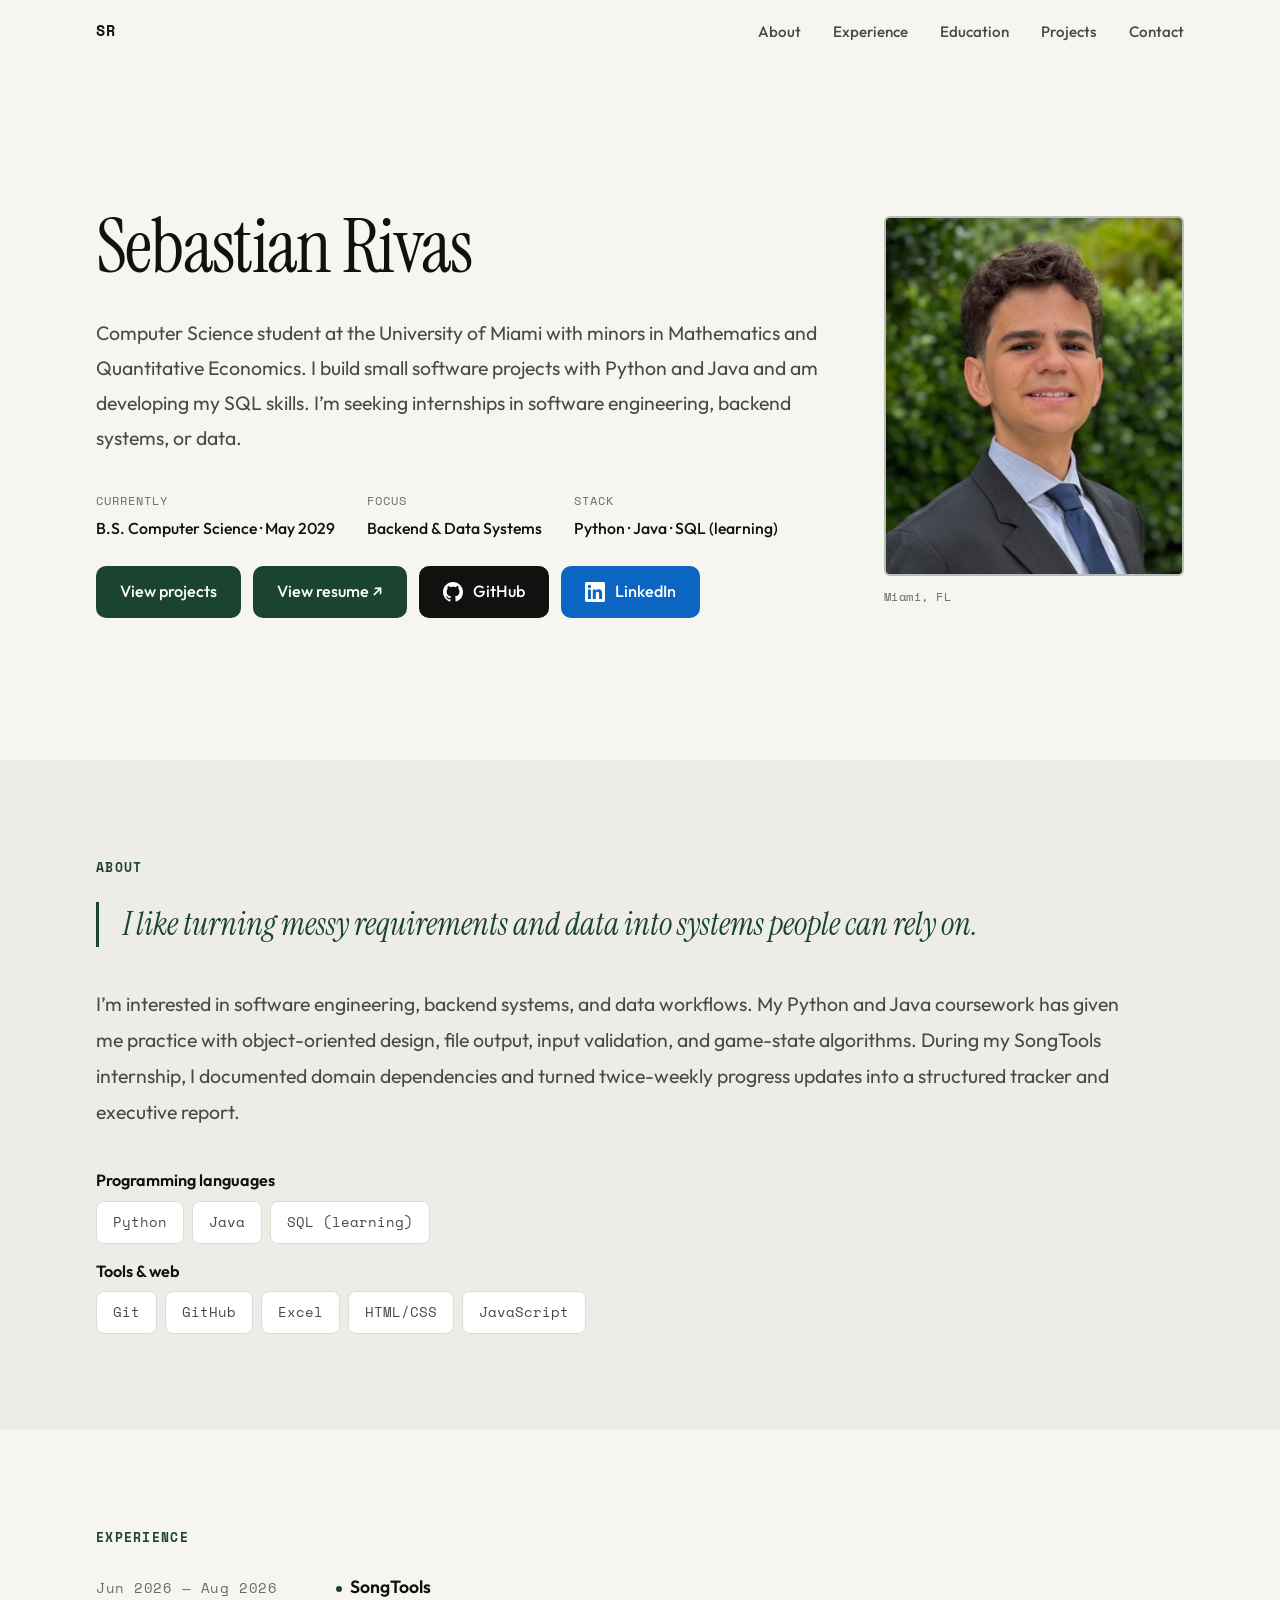
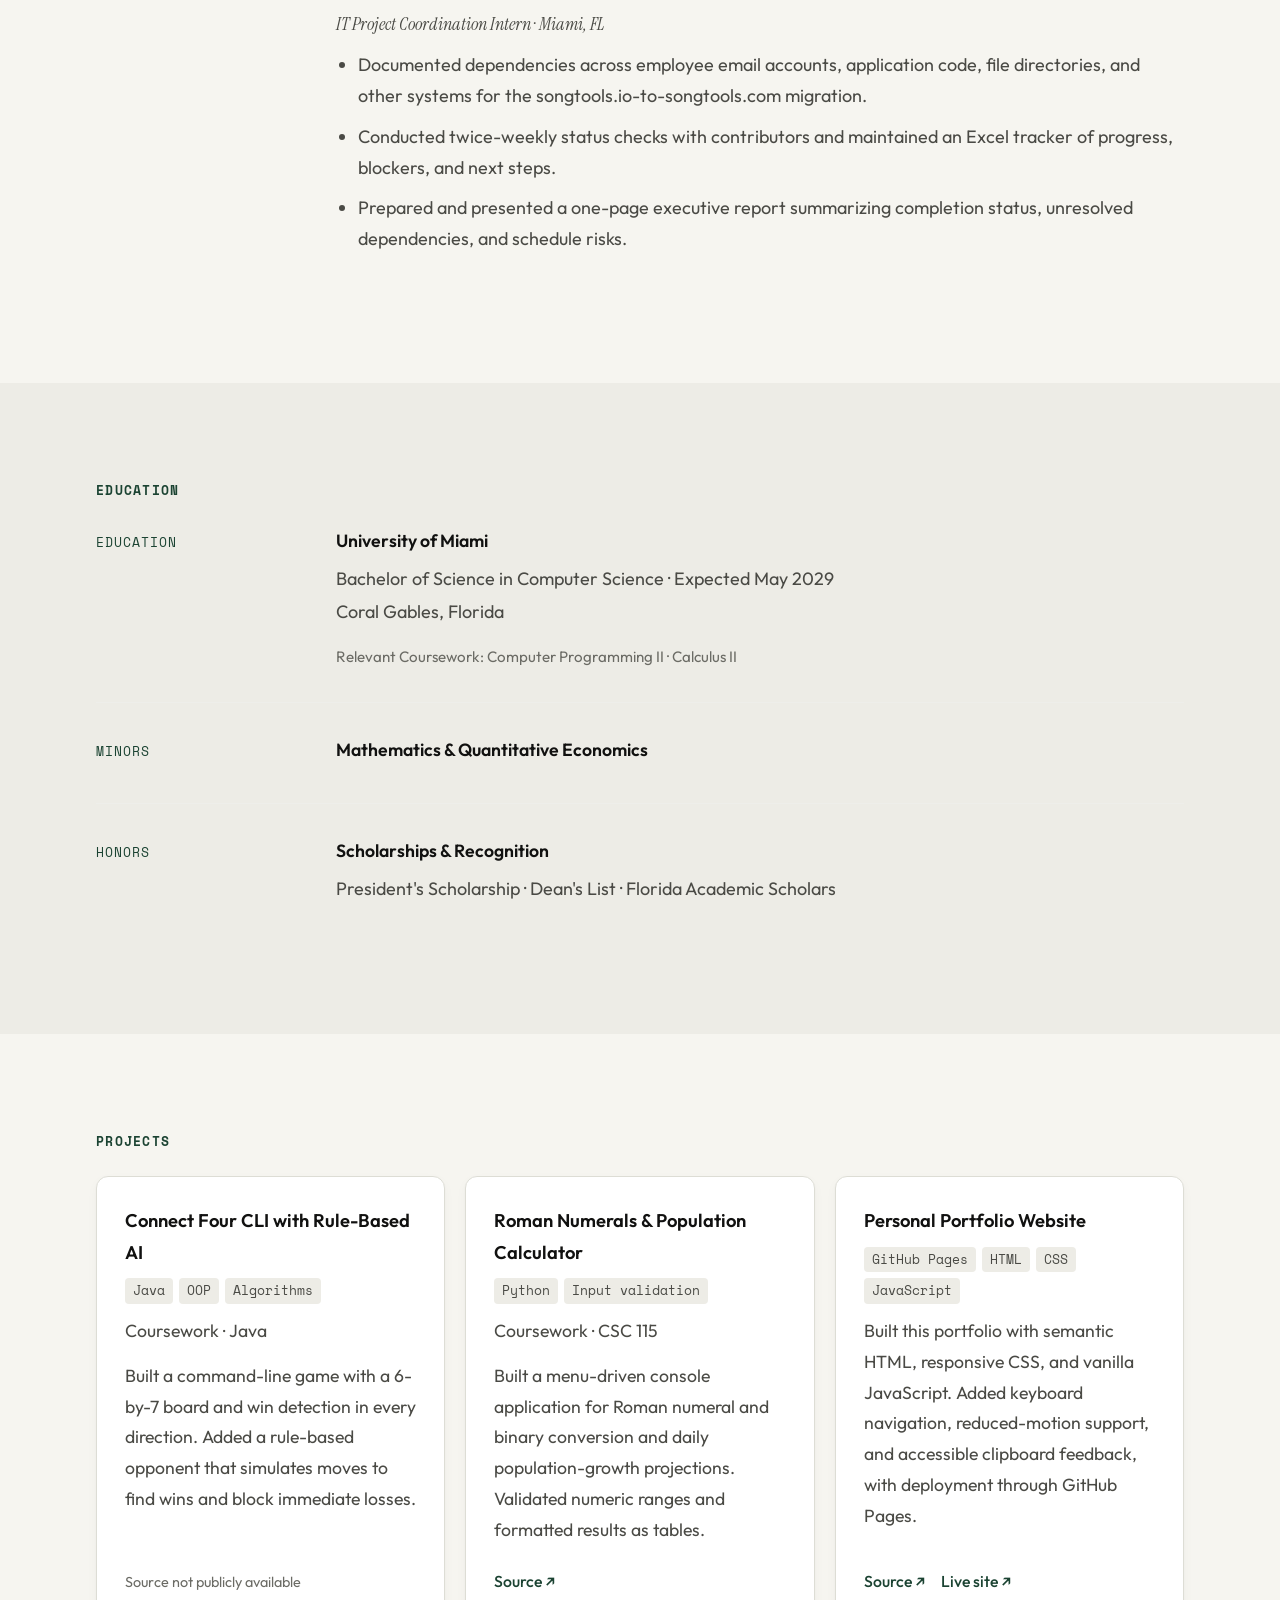
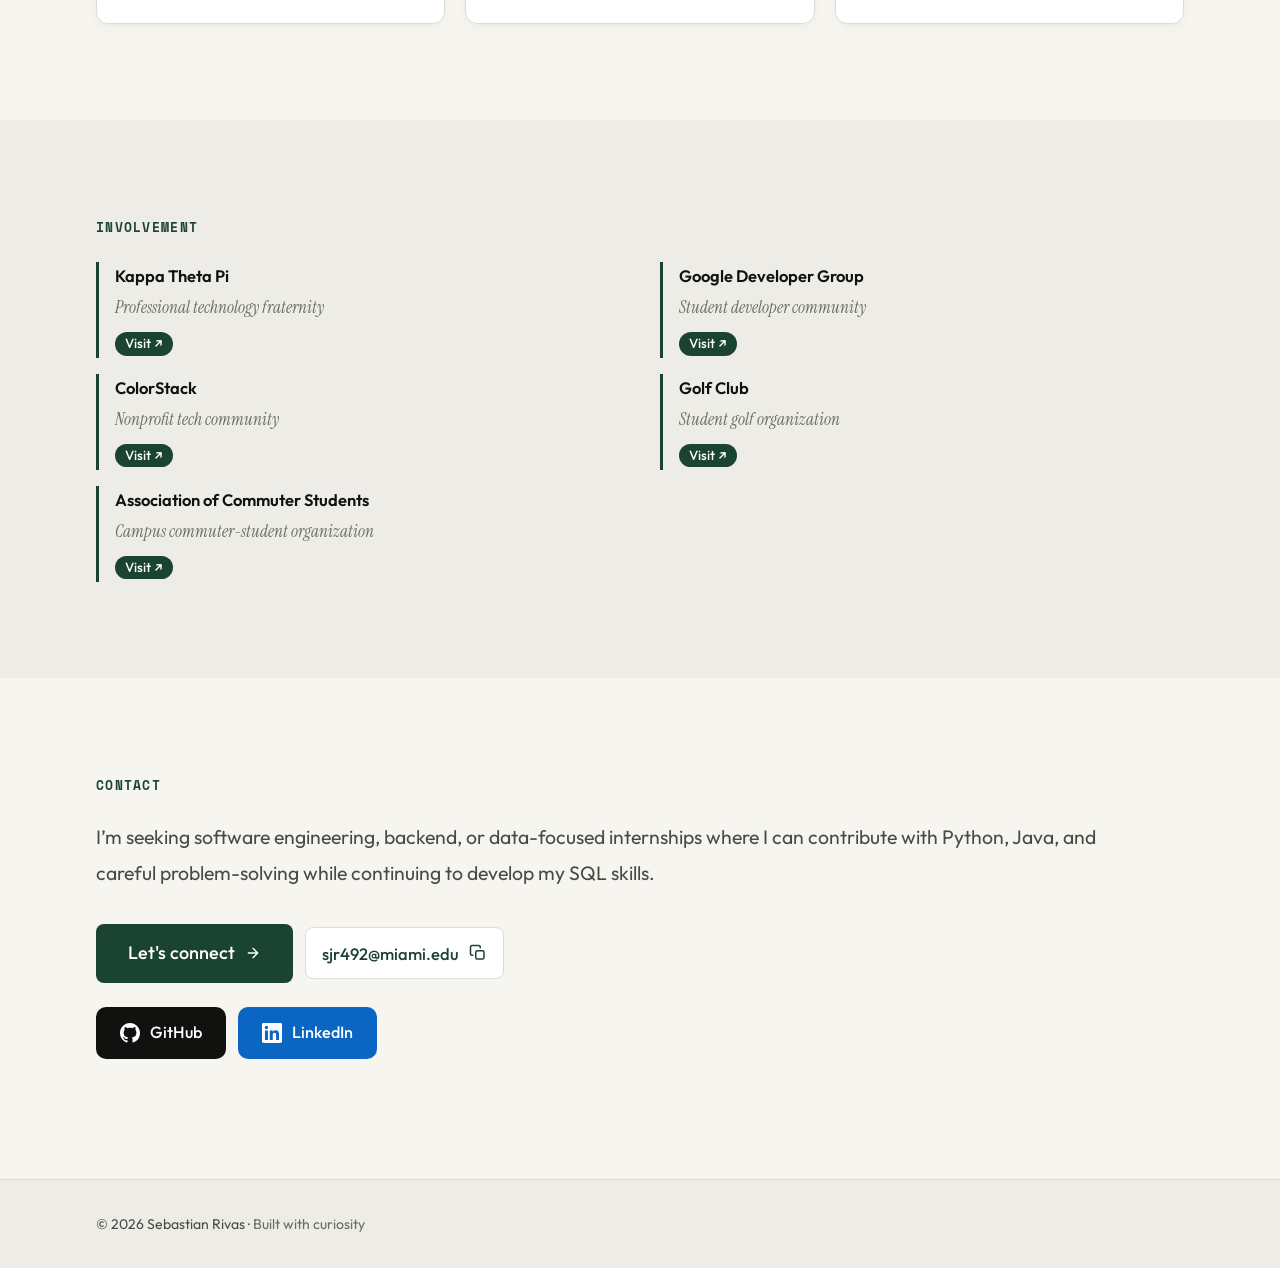
==== commit 7f13fdfb: "Add resume download to portfolio" ====
--- a/index.html
+++ b/index.html
@@ -1058,6 +1058,7 @@
                         </div>
                         <div class="hero-buttons">
                             <a href="#projects" class="social-btn secondary-btn">View projects</a>
+                            <a href="Sebastian-Rivas-Resume.pdf" target="_blank" rel="noopener noreferrer" class="social-btn secondary-btn" aria-label="View Sebastian Rivas resume (PDF)">View resume ↗</a>
                             <a href="https://github.com/sjr492" target="_blank" rel="noopener noreferrer" class="social-btn">
                                 <svg width="20" height="20" viewBox="0 0 24 24" fill="white" xmlns="http://www.w3.org/2000/svg" aria-hidden="true">
                                     <path d="M12 0C5.37 0 0 5.37 0 12c0 5.31 3.435 9.795 8.205 11.385.6.105.825-.255.825-.57 0-.285-.015-1.23-.015-2.235-3.015.555-3.795-.735-4.035-1.41-.135-.345-.72-1.41-1.23-1.695-.42-.225-1.02-.78-.015-.795.945-.015 1.62.87 1.845 1.23 1.08 1.815 2.805 1.305 3.495.99.105-.78.42-1.305.765-1.605-2.67-.3-5.46-1.335-5.46-5.925 0-1.305.465-2.385 1.23-3.225-.12-.3-.54-1.53.12-3.18 0 0 1.005-.315 3.3 1.23.96-.27 1.98-.405 3-.405s2.04.135 3 .405c2.295-1.56 3.3-1.23 3.3-1.23.66 1.65.24 2.88.12 3.18.765.84 1.23 1.905 1.23 3.225 0 4.605-2.805 5.625-5.475 5.925.435.375.81 1.095.81 2.22 0 1.605-.015 2.895-.015 3.3 0 .315.225.69.825.57A12.02 12.02 0 0024 12c0-6.63-5.37-12-12-12z"/>
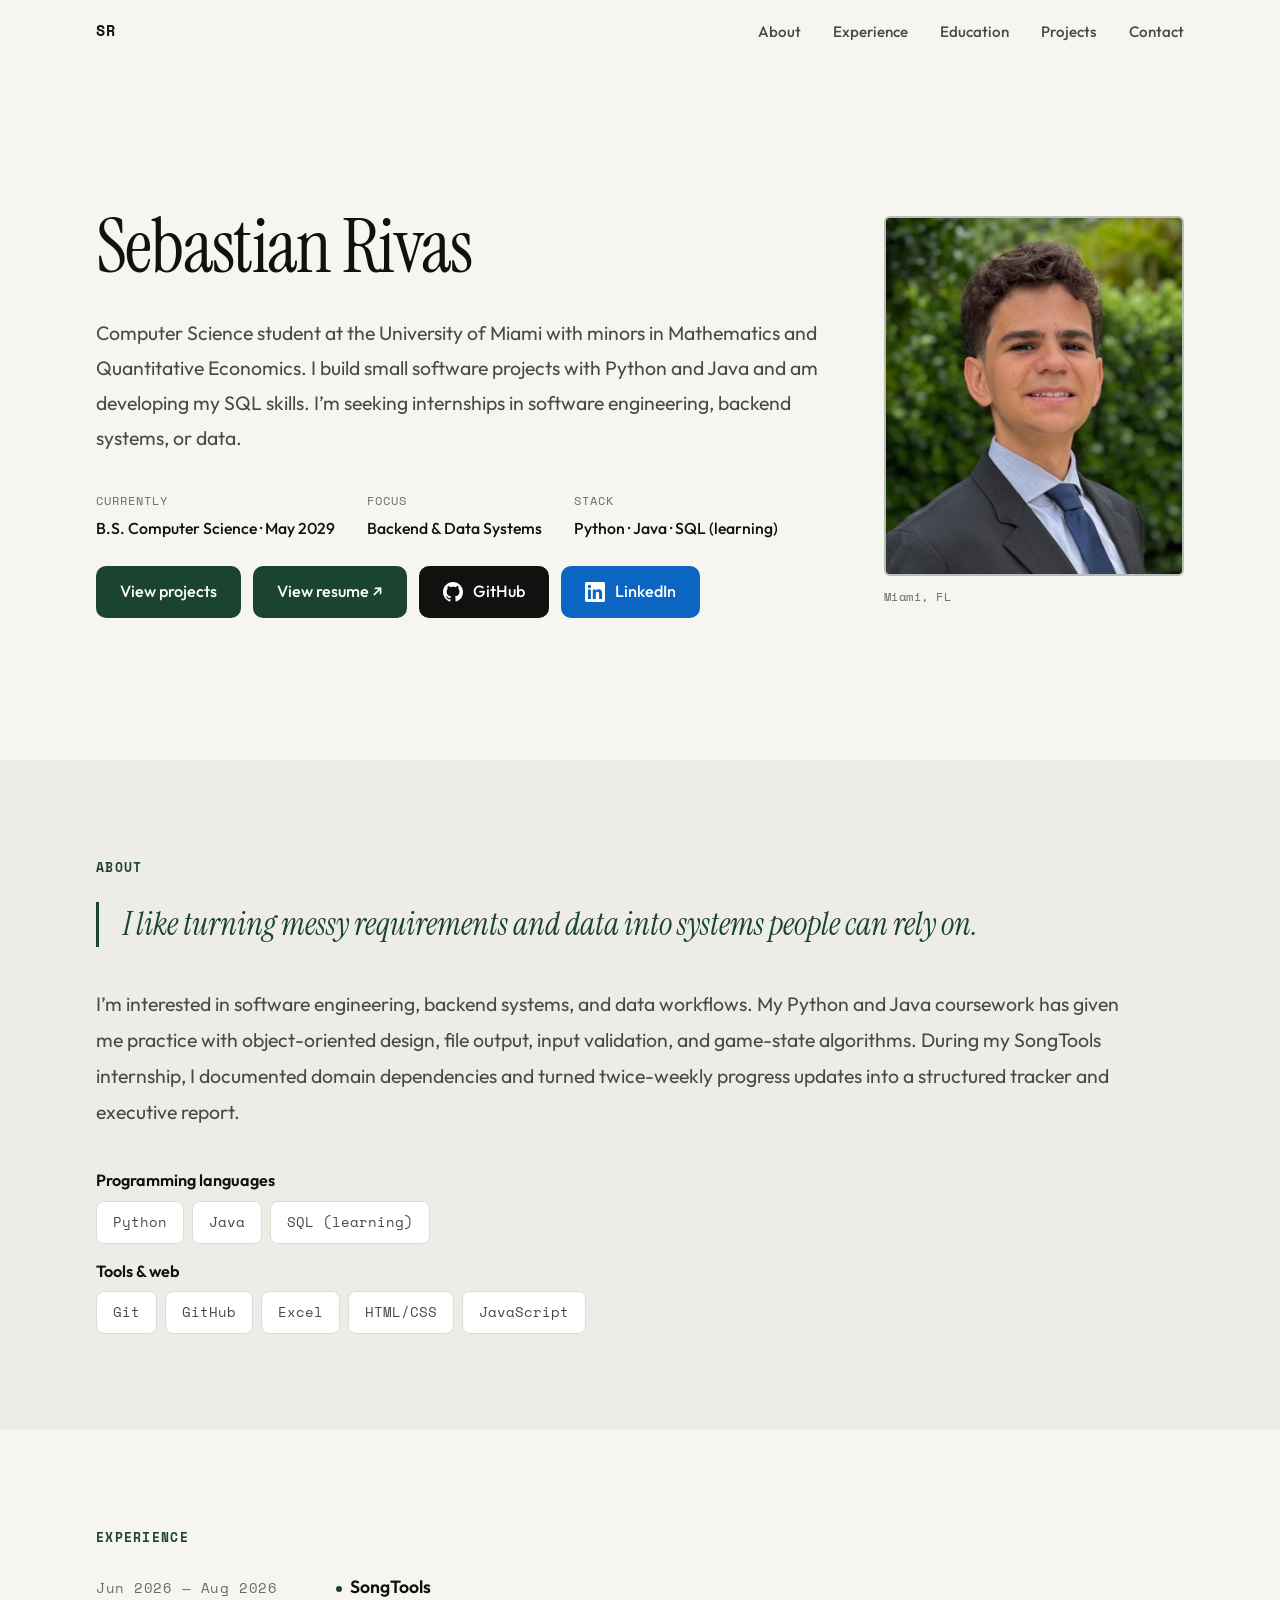
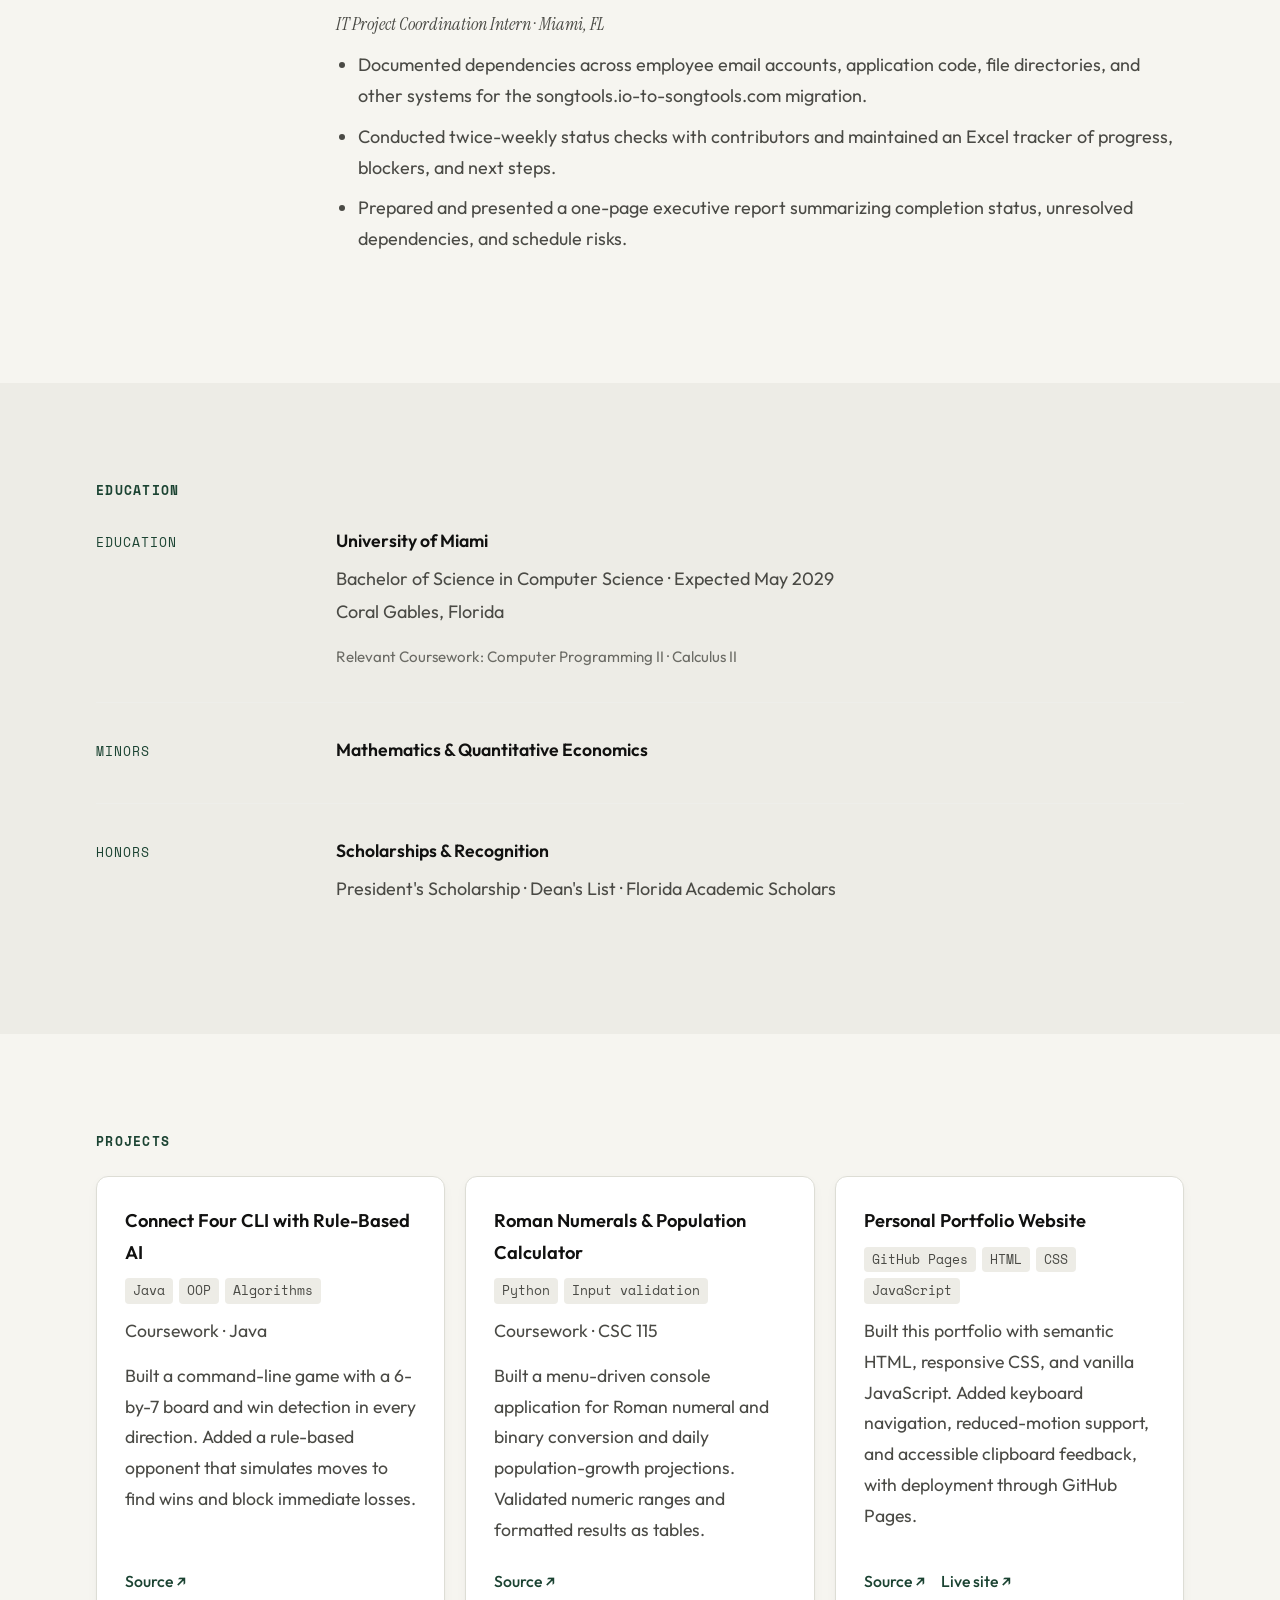
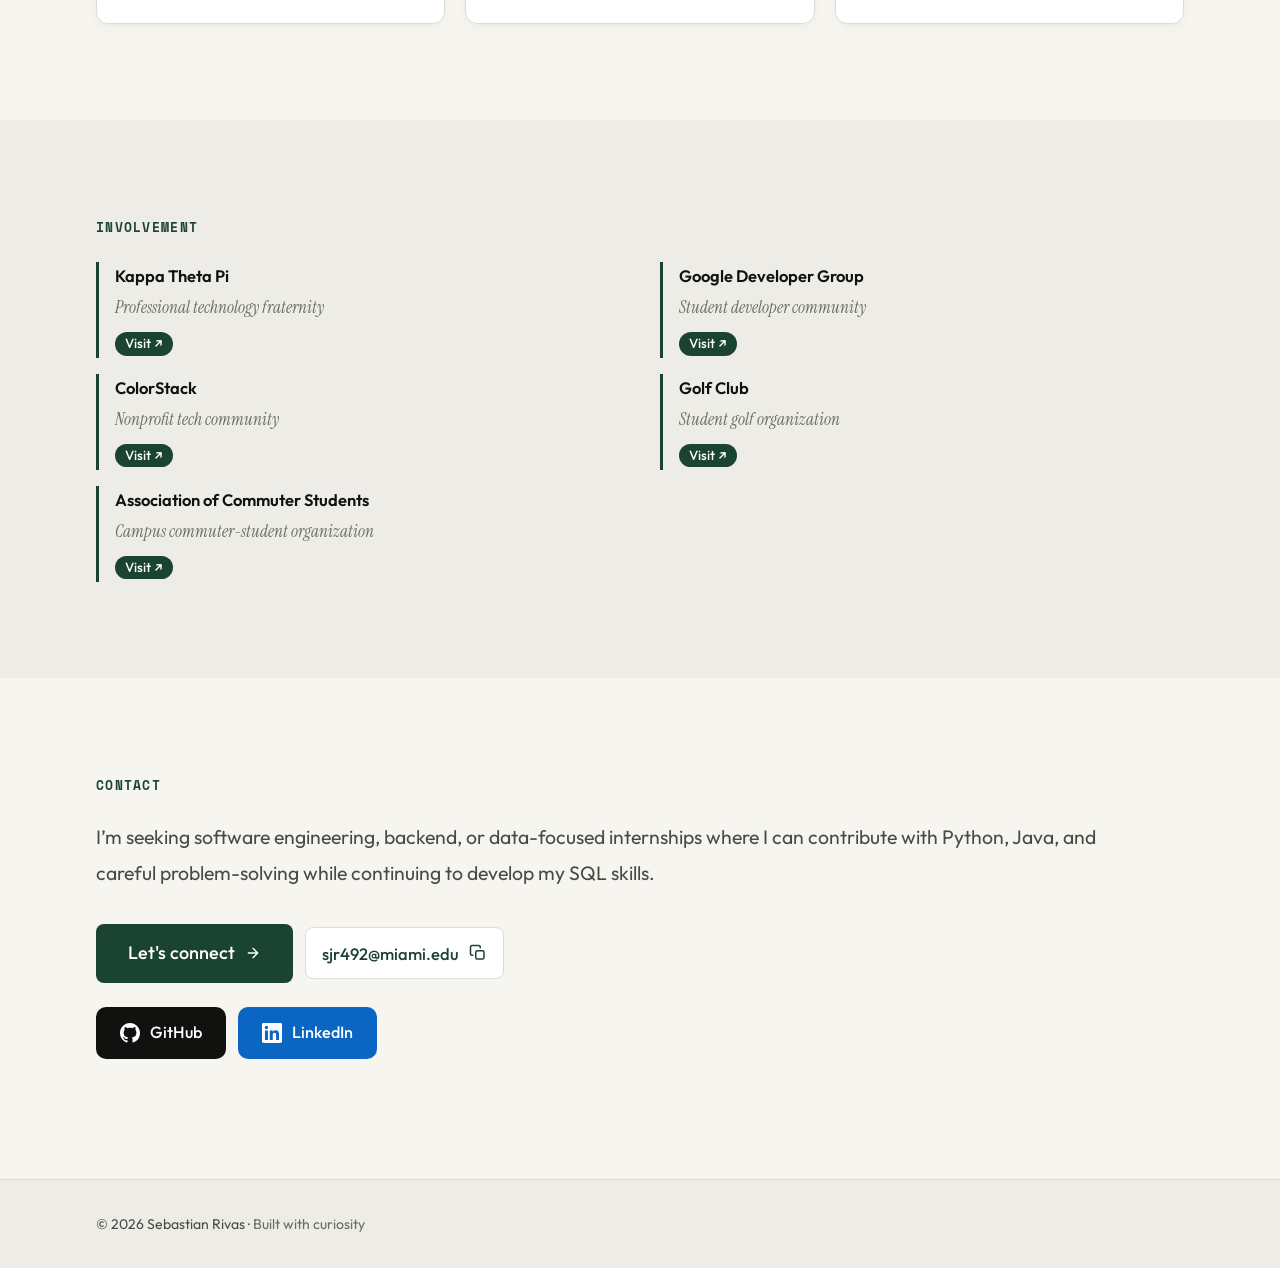
==== commit ffe3981b: "Link Connect Four project source" ====
--- a/index.html
+++ b/index.html
@@ -1177,7 +1177,7 @@
                         </div>
                         <p class="project-kind">Coursework · Java</p>
                         <p>Built a command-line game with a 6-by-7 board and win detection in every direction. Added a rule-based opponent that simulates moves to find wins and block immediate losses.</p>
-                        <div class="project-actions"><span class="source-note">Source not publicly available</span></div>
+                        <div class="project-actions"><a class="project-link" href="https://github.com/sjr492/Connect-Four-Game" target="_blank" rel="noopener noreferrer" aria-label="Source for Connect Four CLI with Rule-Based AI">Source ↗</a></div>
                     </article>
                     <article class="project-card reveal">
                         <div class="project-header">
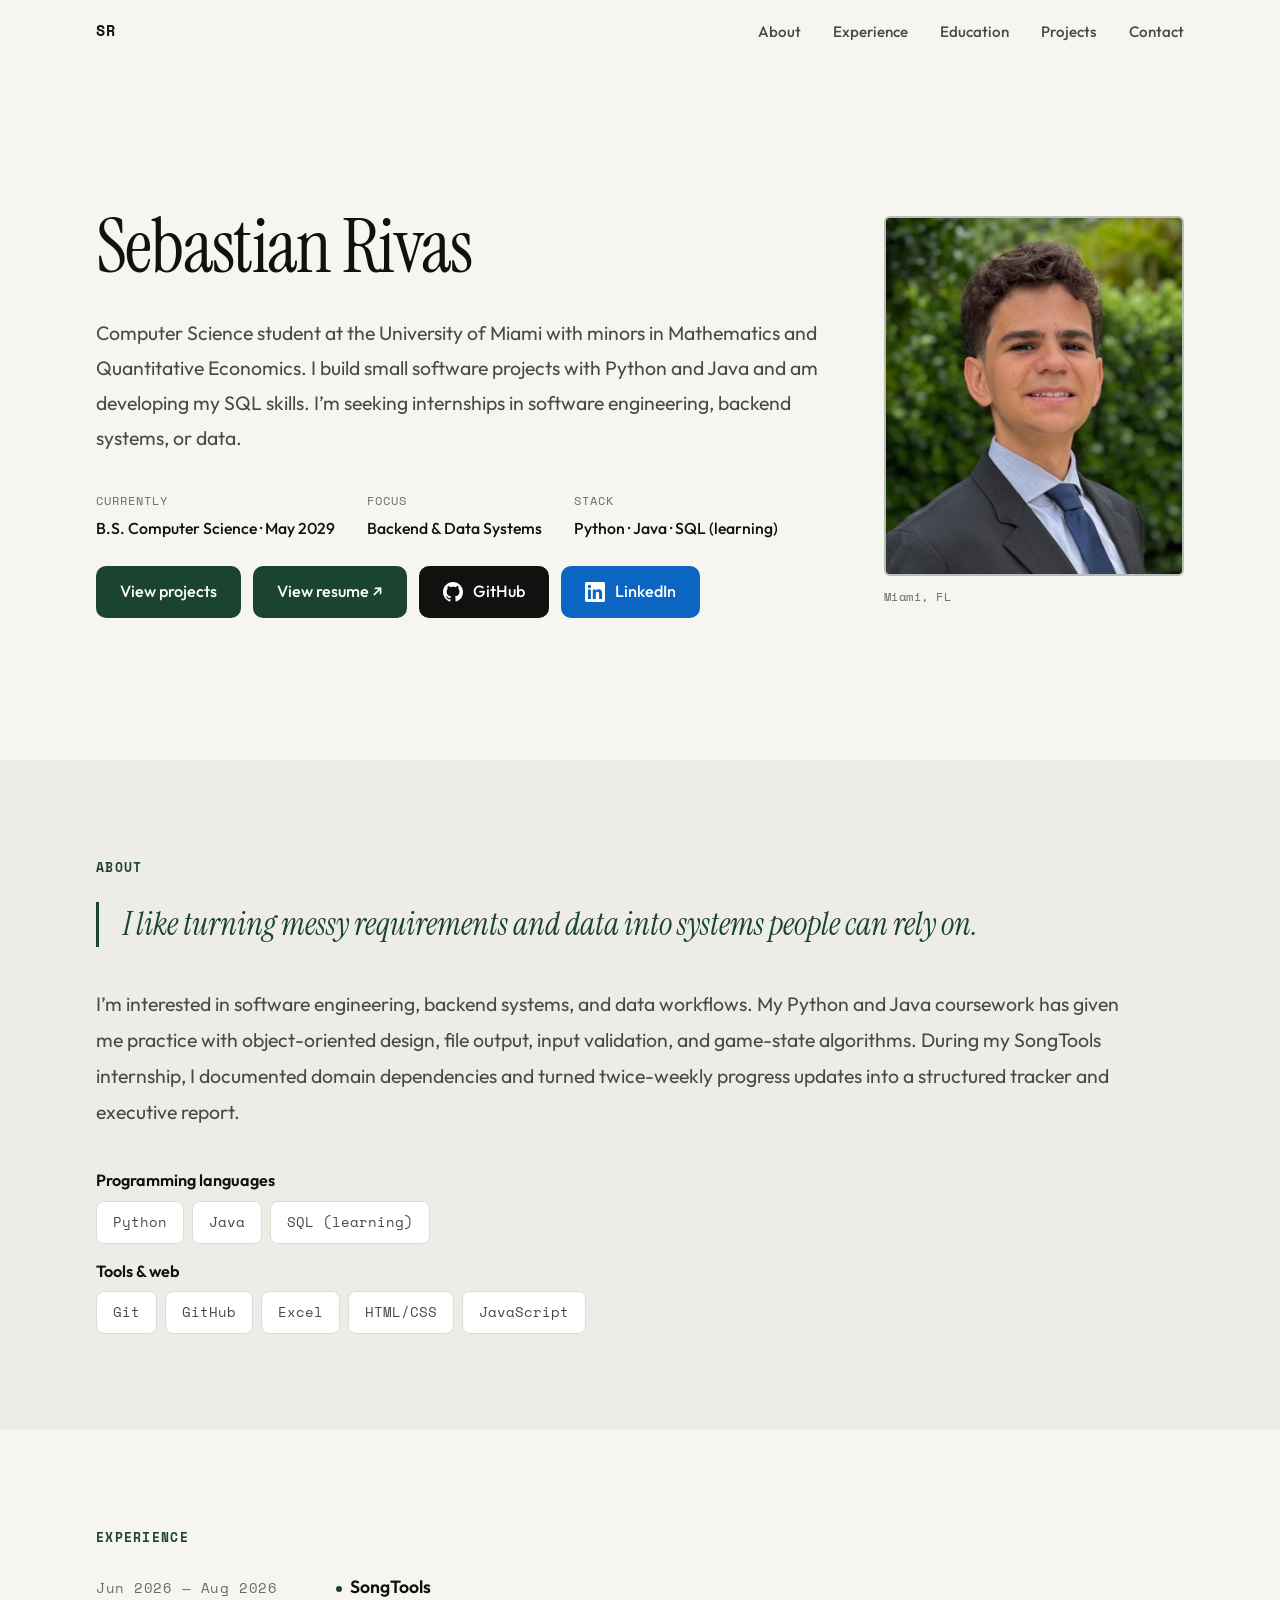
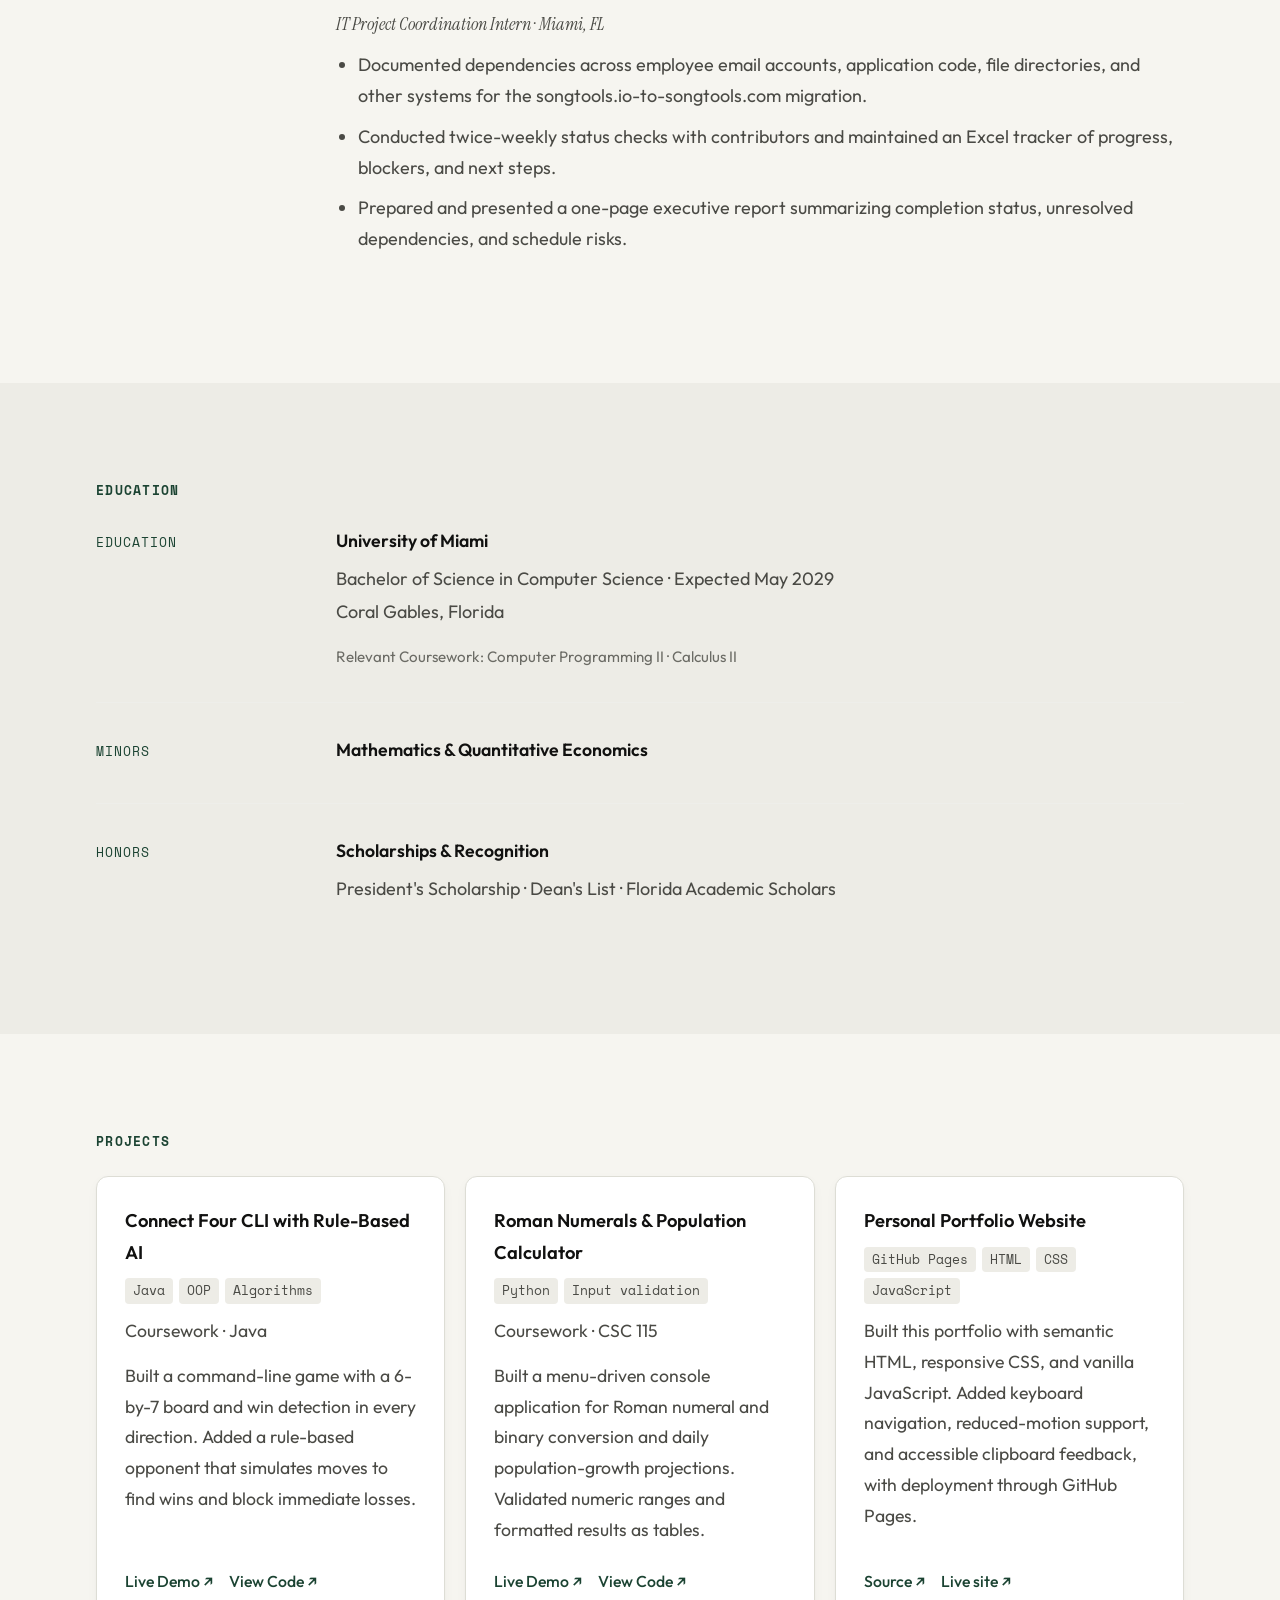
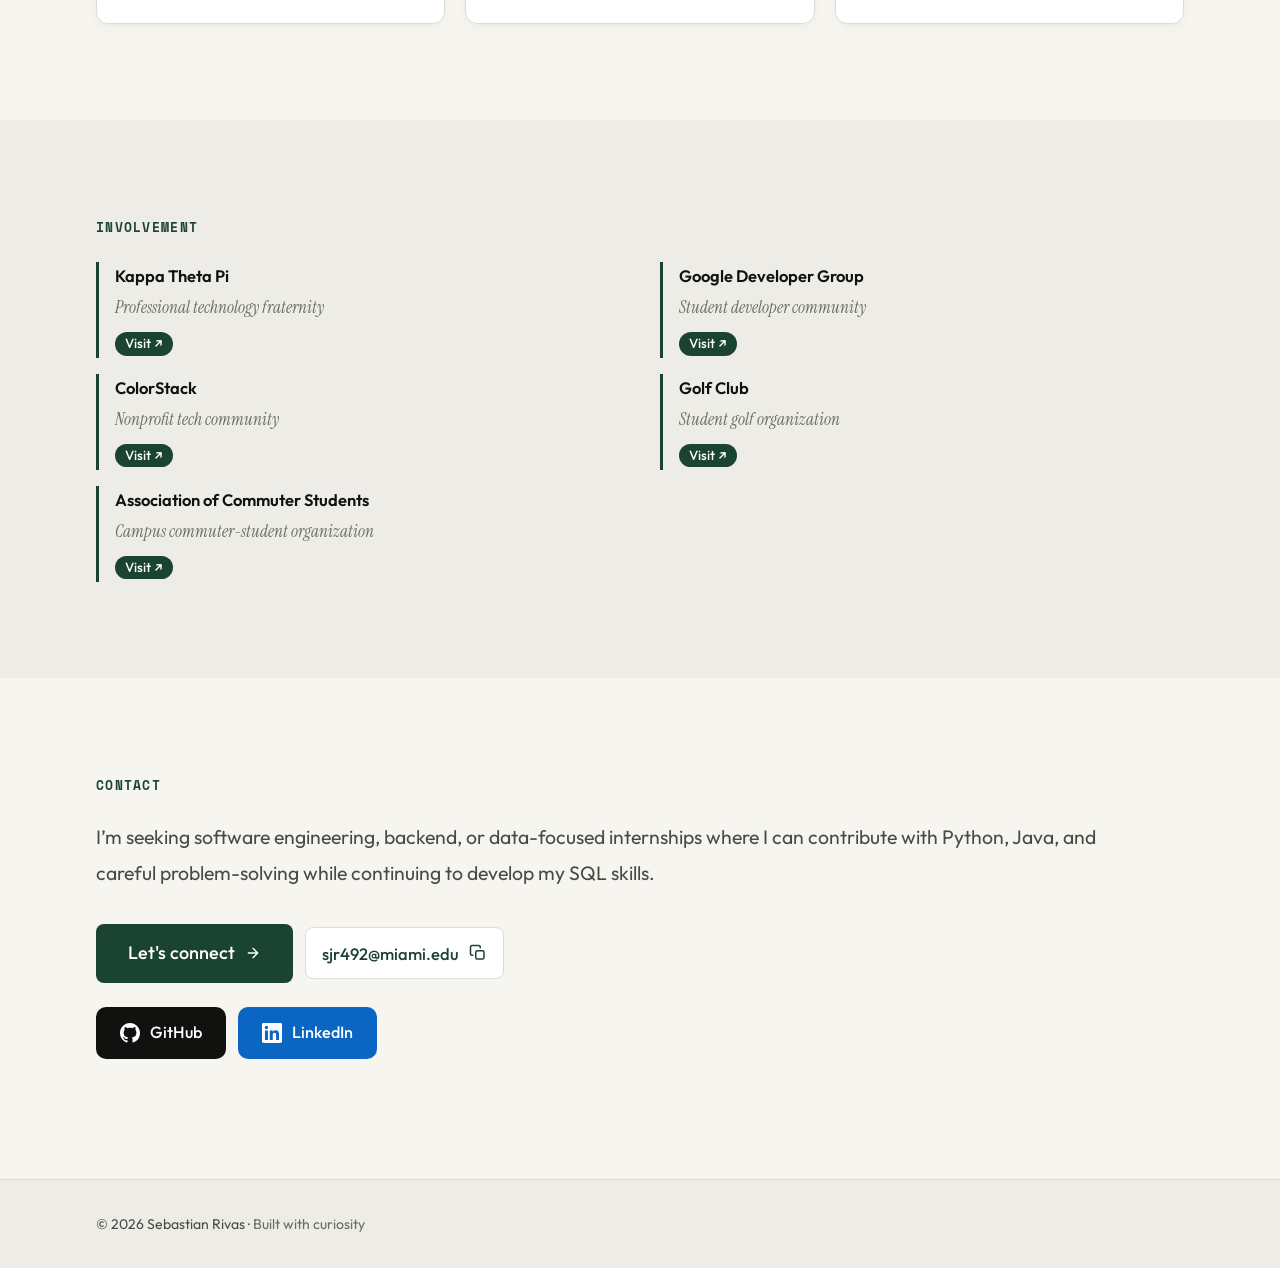
==== commit e14e5231: "Add playable project demos and View Code links" ====
--- a/index.html
+++ b/index.html
@@ -1177,7 +1177,7 @@
                         </div>
                         <p class="project-kind">Coursework · Java</p>
                         <p>Built a command-line game with a 6-by-7 board and win detection in every direction. Added a rule-based opponent that simulates moves to find wins and block immediate losses.</p>
-                        <div class="project-actions"><a class="project-link" href="https://github.com/sjr492/Connect-Four-Game" target="_blank" rel="noopener noreferrer" aria-label="Source for Connect Four CLI with Rule-Based AI">Source ↗</a></div>
+                        <div class="project-actions"><a class="project-link" href="demos/connect-four.html" aria-label="Live Demo for Connect Four CLI with Rule-Based AI">Live Demo ↗</a><a class="project-link" href="https://github.com/sjr492/Connect-Four-Game" target="_blank" rel="noopener noreferrer" aria-label="View Code for Connect Four CLI with Rule-Based AI">View Code ↗</a></div>
                     </article>
                     <article class="project-card reveal">
                         <div class="project-header">
@@ -1186,7 +1186,7 @@
                         <div class="project-tech"><span>Python</span><span>Input validation</span></div>
                         <p class="project-kind">Coursework · CSC 115</p>
                         <p>Built a menu-driven console application for Roman numeral and binary conversion and daily population-growth projections. Validated numeric ranges and formatted results as tables.</p>
-                        <div class="project-actions"><a class="project-link" href="https://github.com/sjr492/Roman-Numerals-Population-Calculator" target="_blank" rel="noopener noreferrer" aria-label="Source for Roman Numerals and Population Calculator">Source ↗</a></div>
+                        <div class="project-actions"><a class="project-link" href="demos/calculator.html" aria-label="Live Demo for Roman Numerals and Population Calculator">Live Demo ↗</a><a class="project-link" href="https://github.com/sjr492/Roman-Numerals-Population-Calculator" target="_blank" rel="noopener noreferrer" aria-label="View Code for Roman Numerals and Population Calculator">View Code ↗</a></div>
                     </article>
                     <article class="project-card reveal">
                         <div class="project-header">
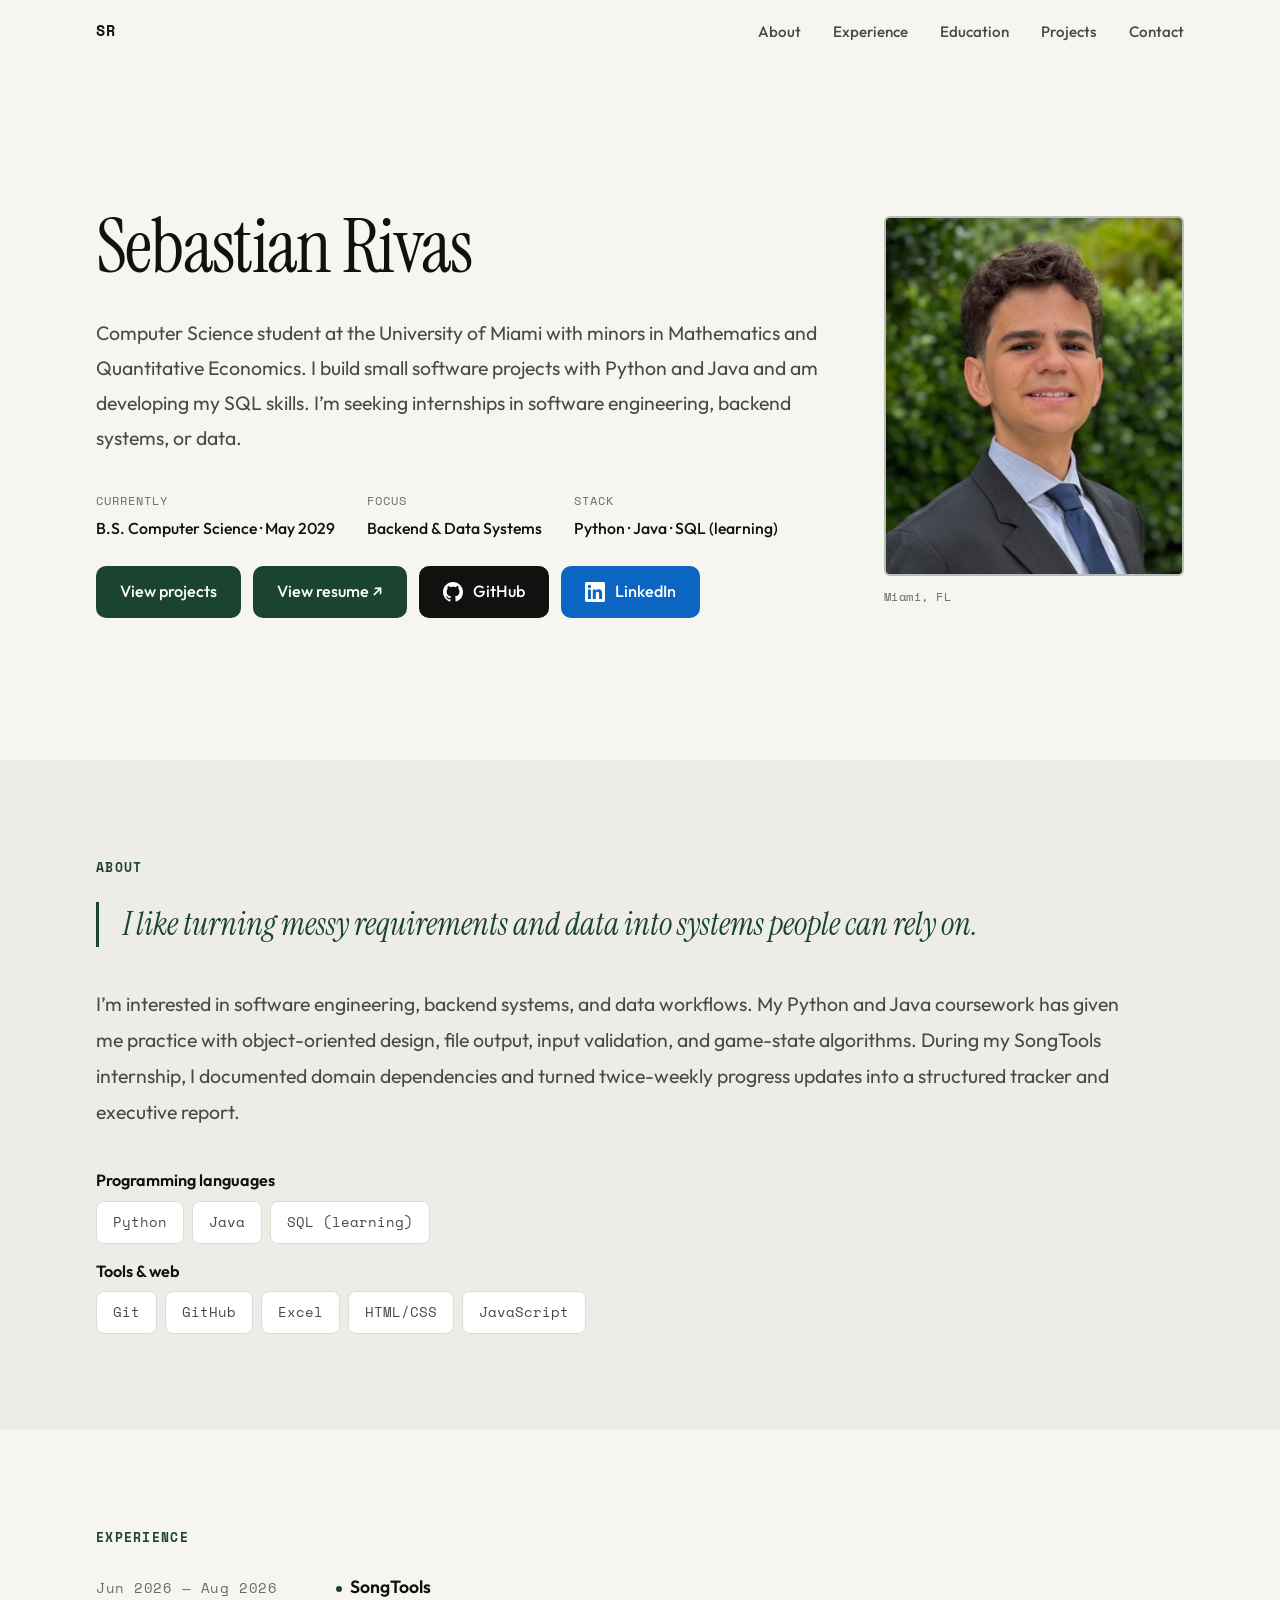
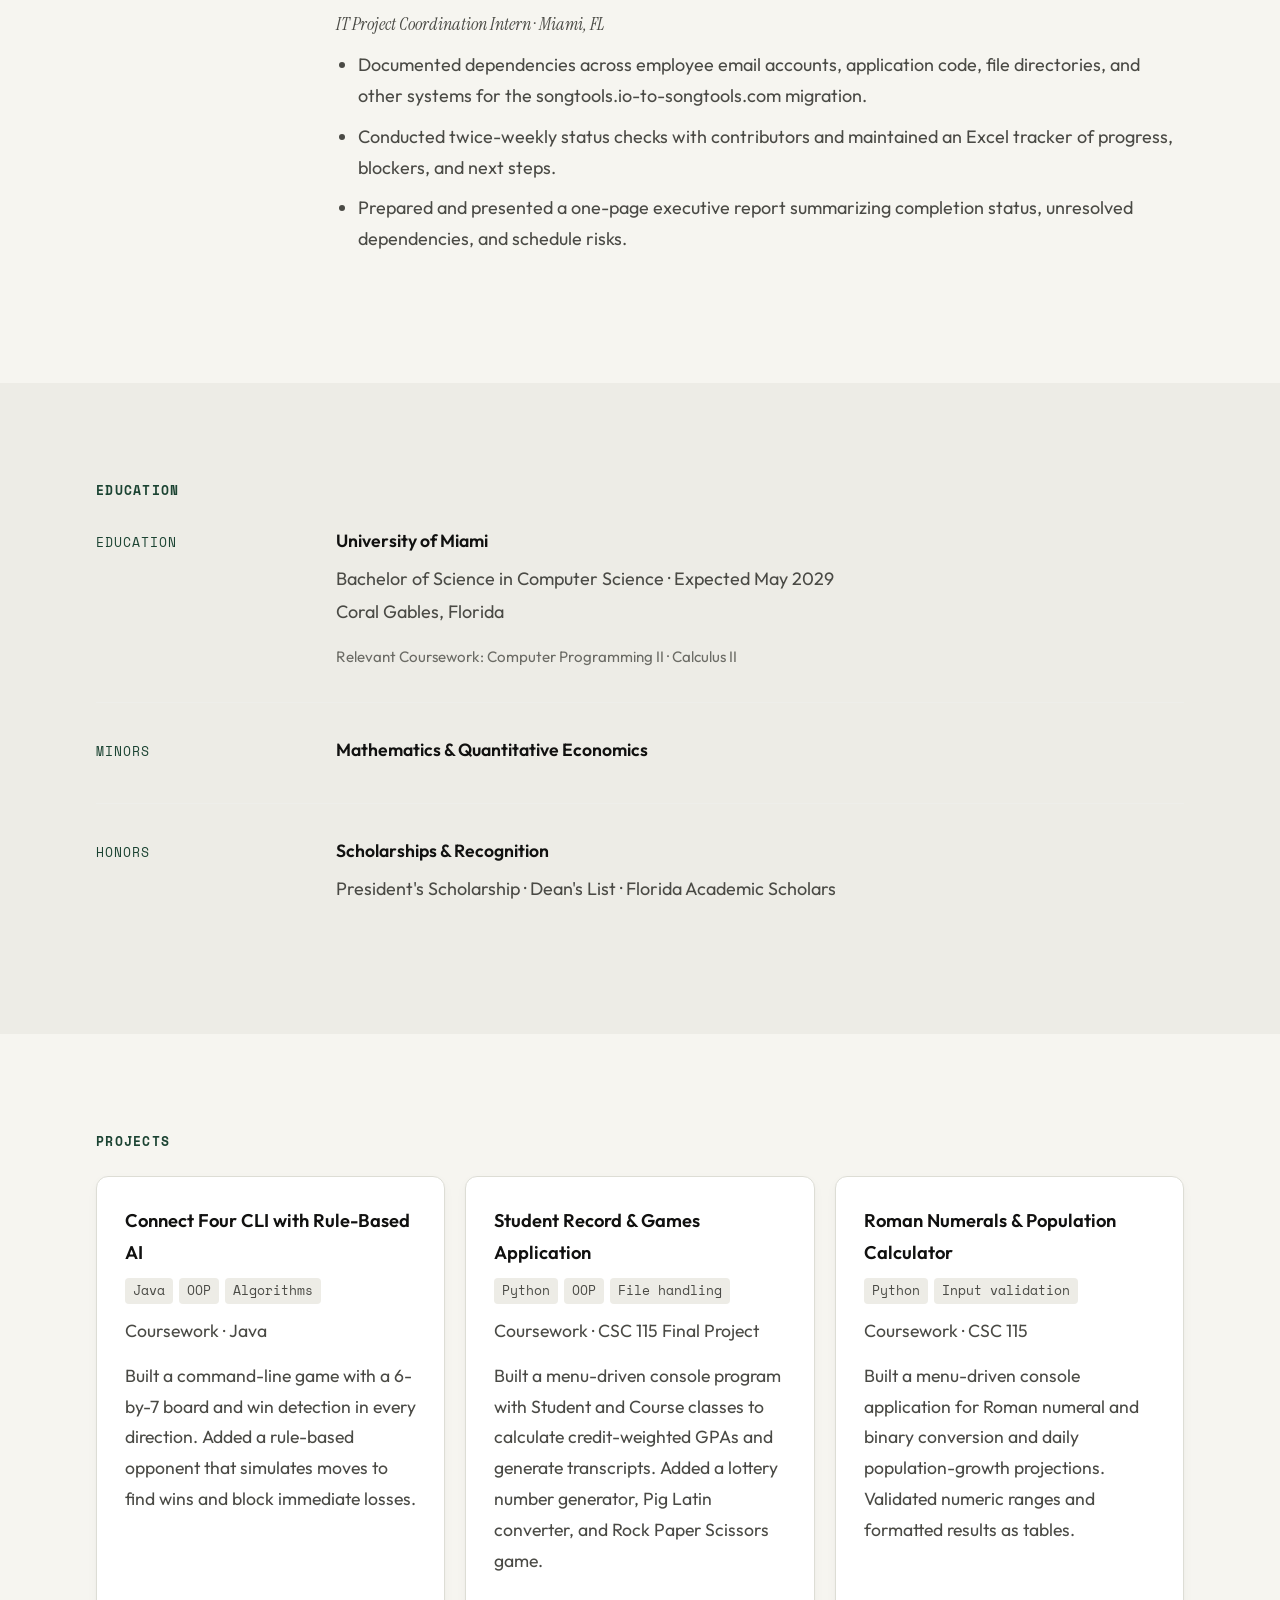
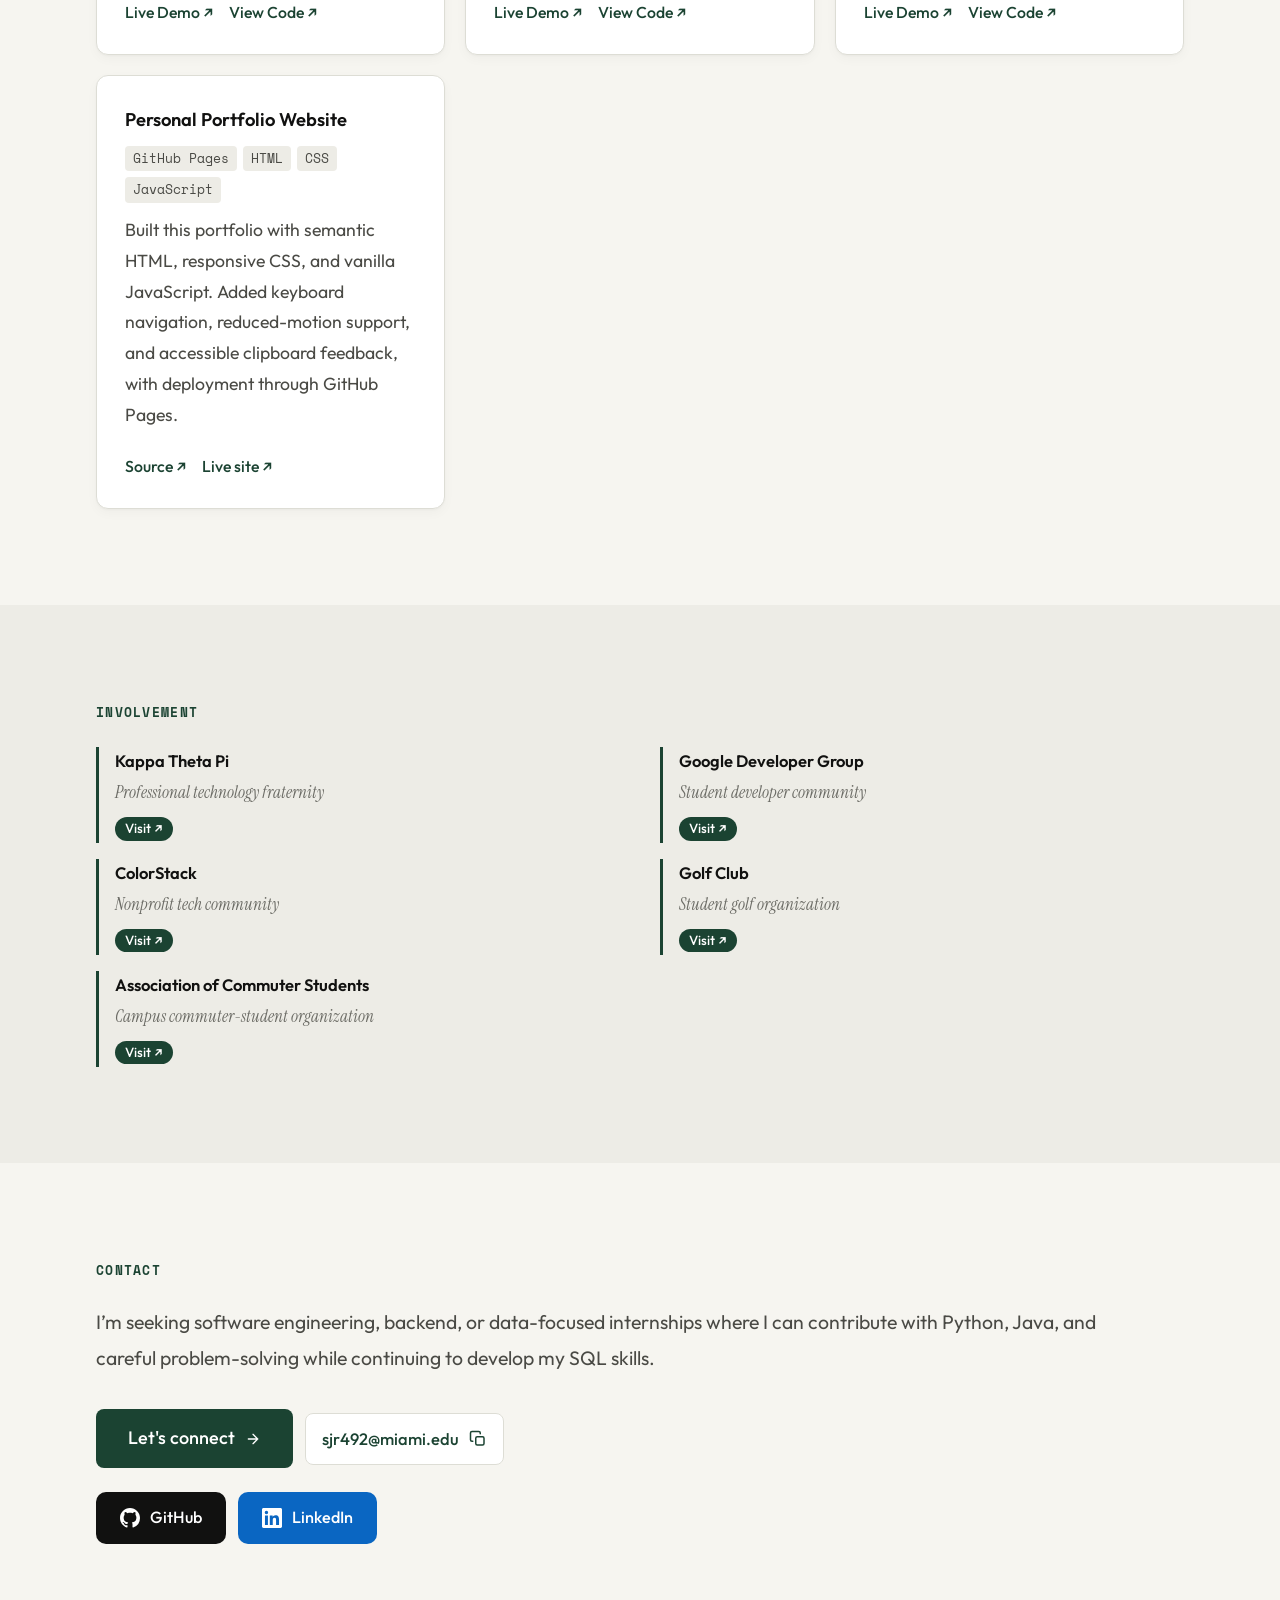
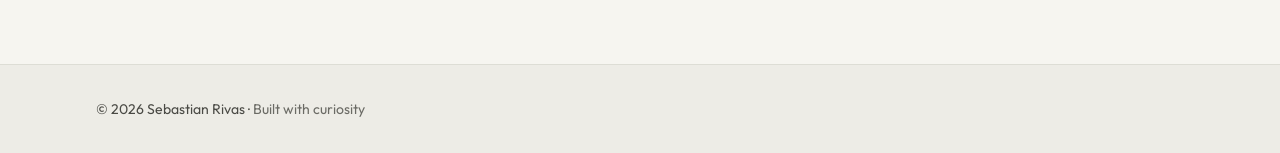
==== commit aea5ef22: "Add Student Record and Games console demo with transcript downloads" ====
--- a/index.html
+++ b/index.html
@@ -1181,6 +1181,15 @@
                     </article>
                     <article class="project-card reveal">
                         <div class="project-header">
+                            <h3>Student Record &amp; Games Application</h3>
+                        </div>
+                        <div class="project-tech"><span>Python</span><span>OOP</span><span>File handling</span></div>
+                        <p class="project-kind">Coursework · CSC 115 Final Project</p>
+                        <p>Built a menu-driven console program with Student and Course classes to calculate credit-weighted GPAs and generate transcripts. Added a lottery number generator, Pig Latin converter, and Rock Paper Scissors game.</p>
+                        <div class="project-actions"><a class="project-link" href="demos/student-record.html" aria-label="Live Demo for Student Record and Games Application">Live Demo ↗</a><a class="project-link" href="https://github.com/sjr492/Student-Record-and-Games-Application" target="_blank" rel="noopener noreferrer" aria-label="View Code for Student Record and Games Application">View Code ↗</a></div>
+                    </article>
+                    <article class="project-card reveal">
+                        <div class="project-header">
                             <h3>Roman Numerals &amp; Population Calculator</h3>
                         </div>
                         <div class="project-tech"><span>Python</span><span>Input validation</span></div>
